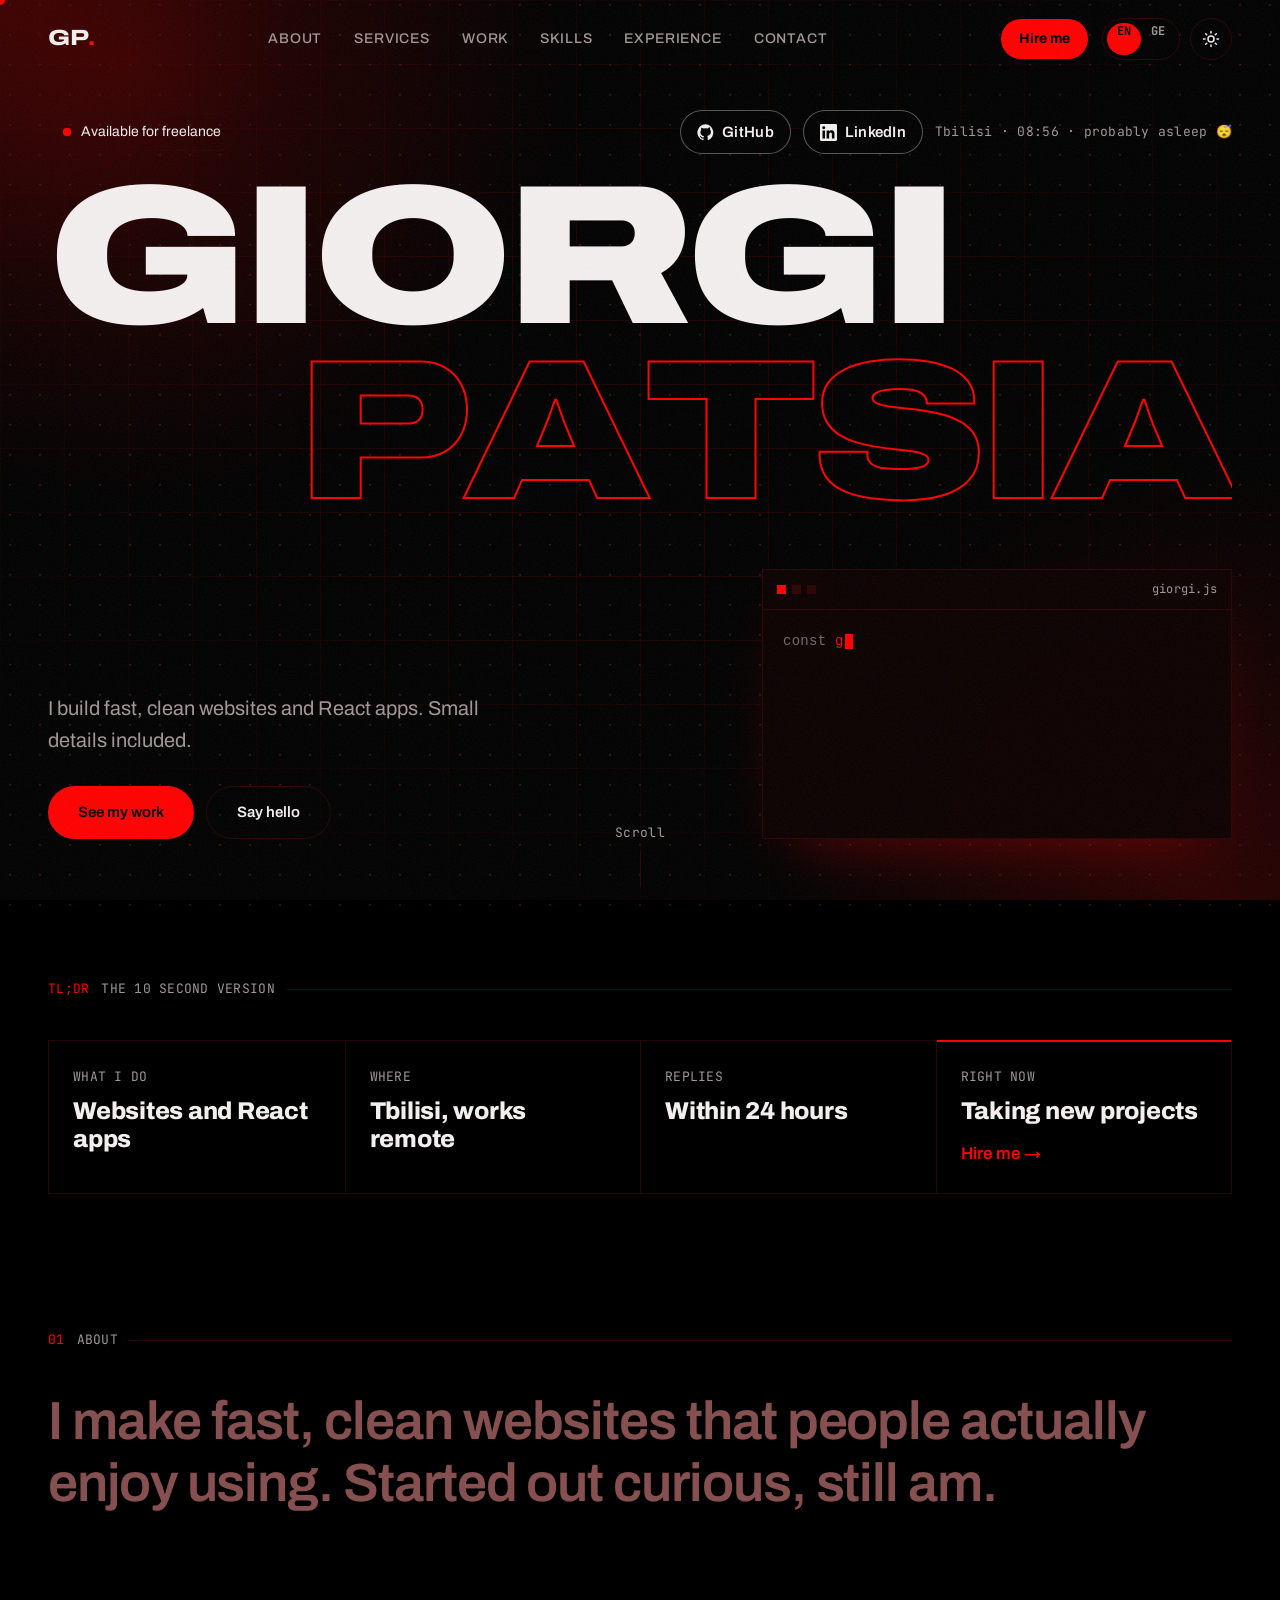
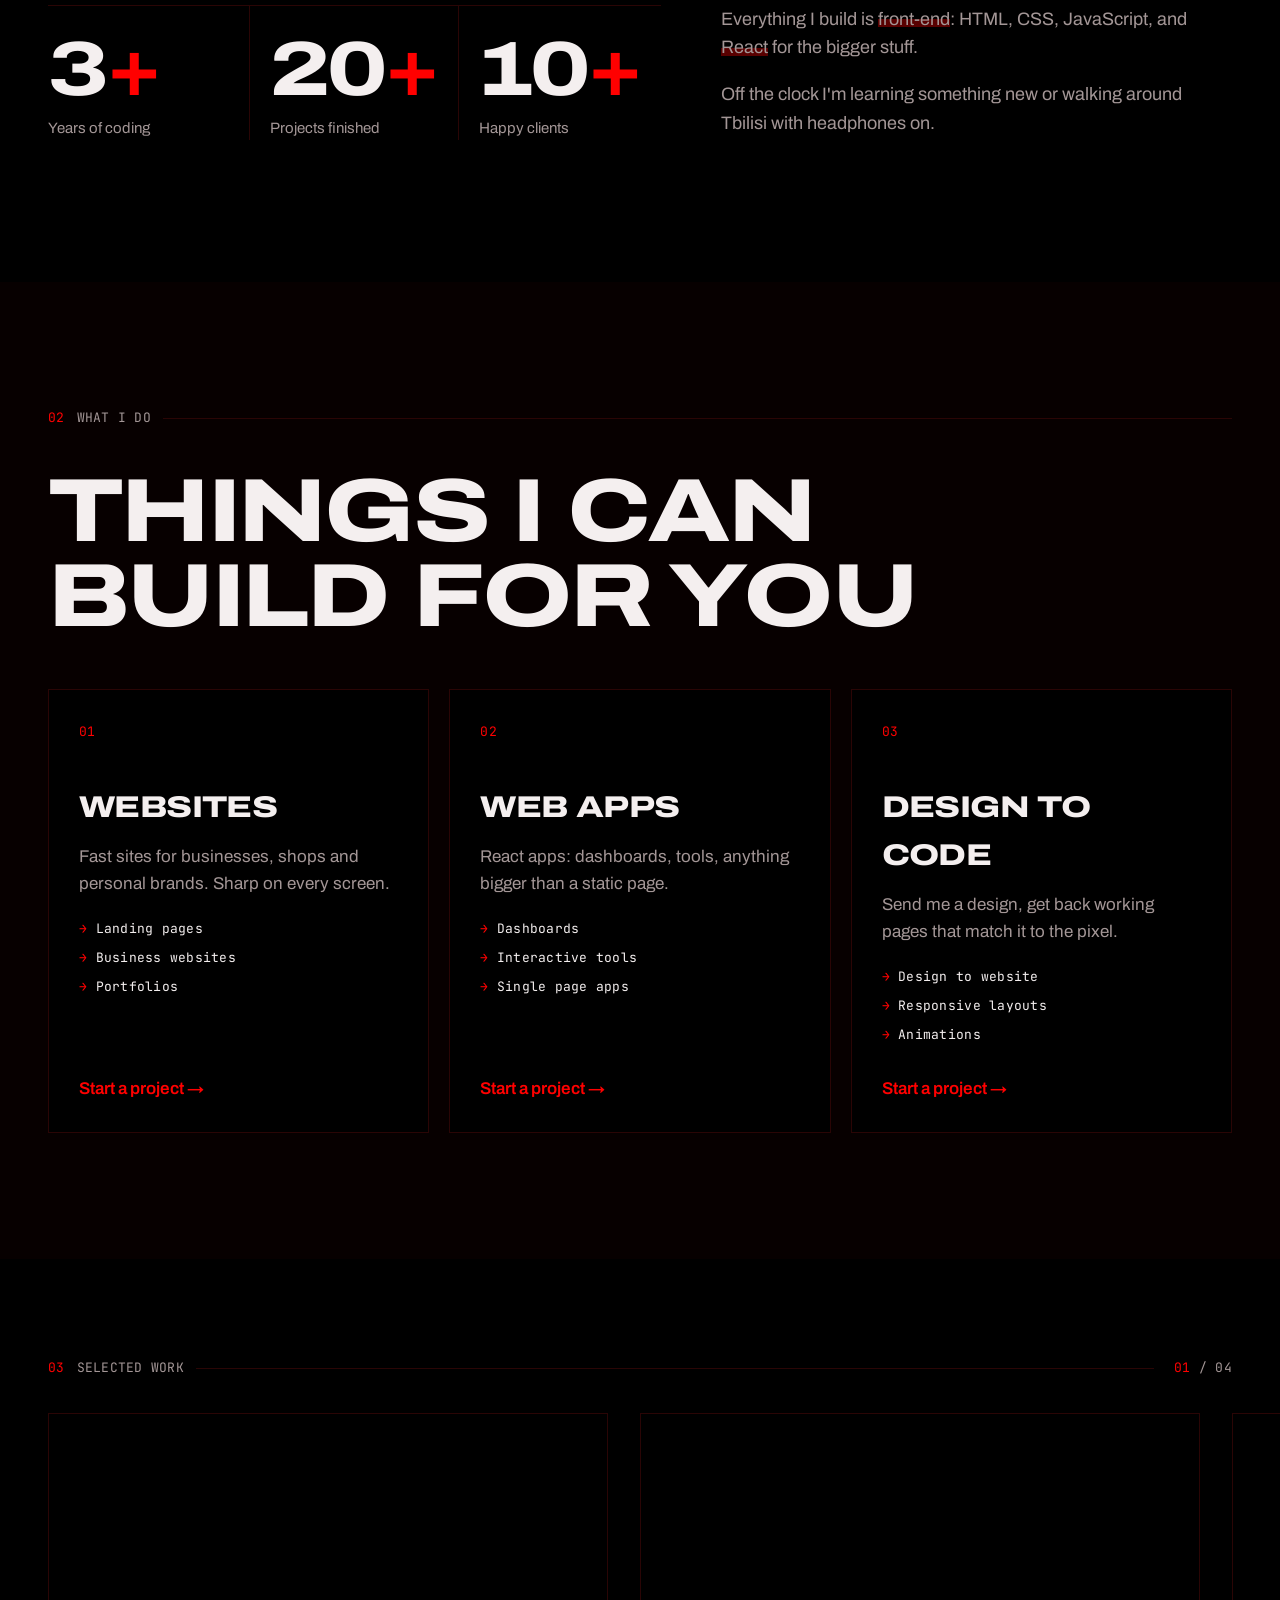
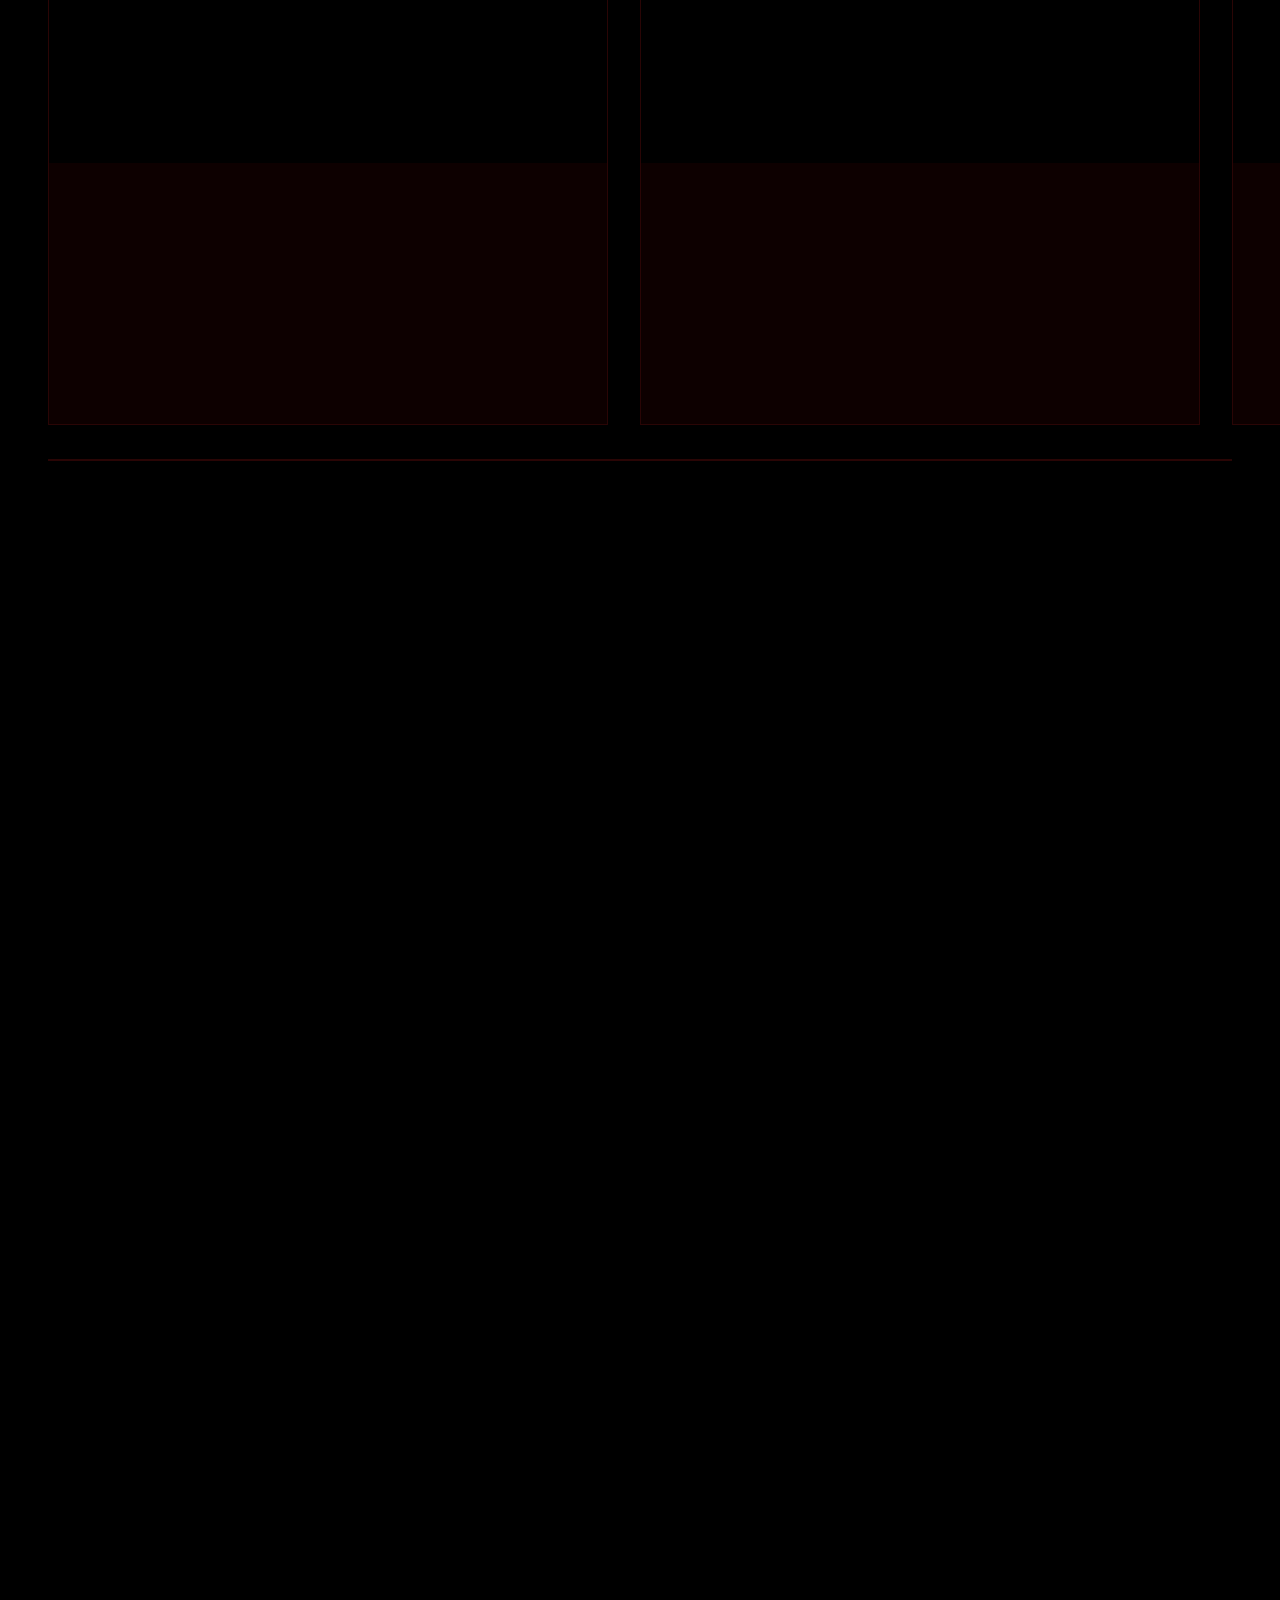
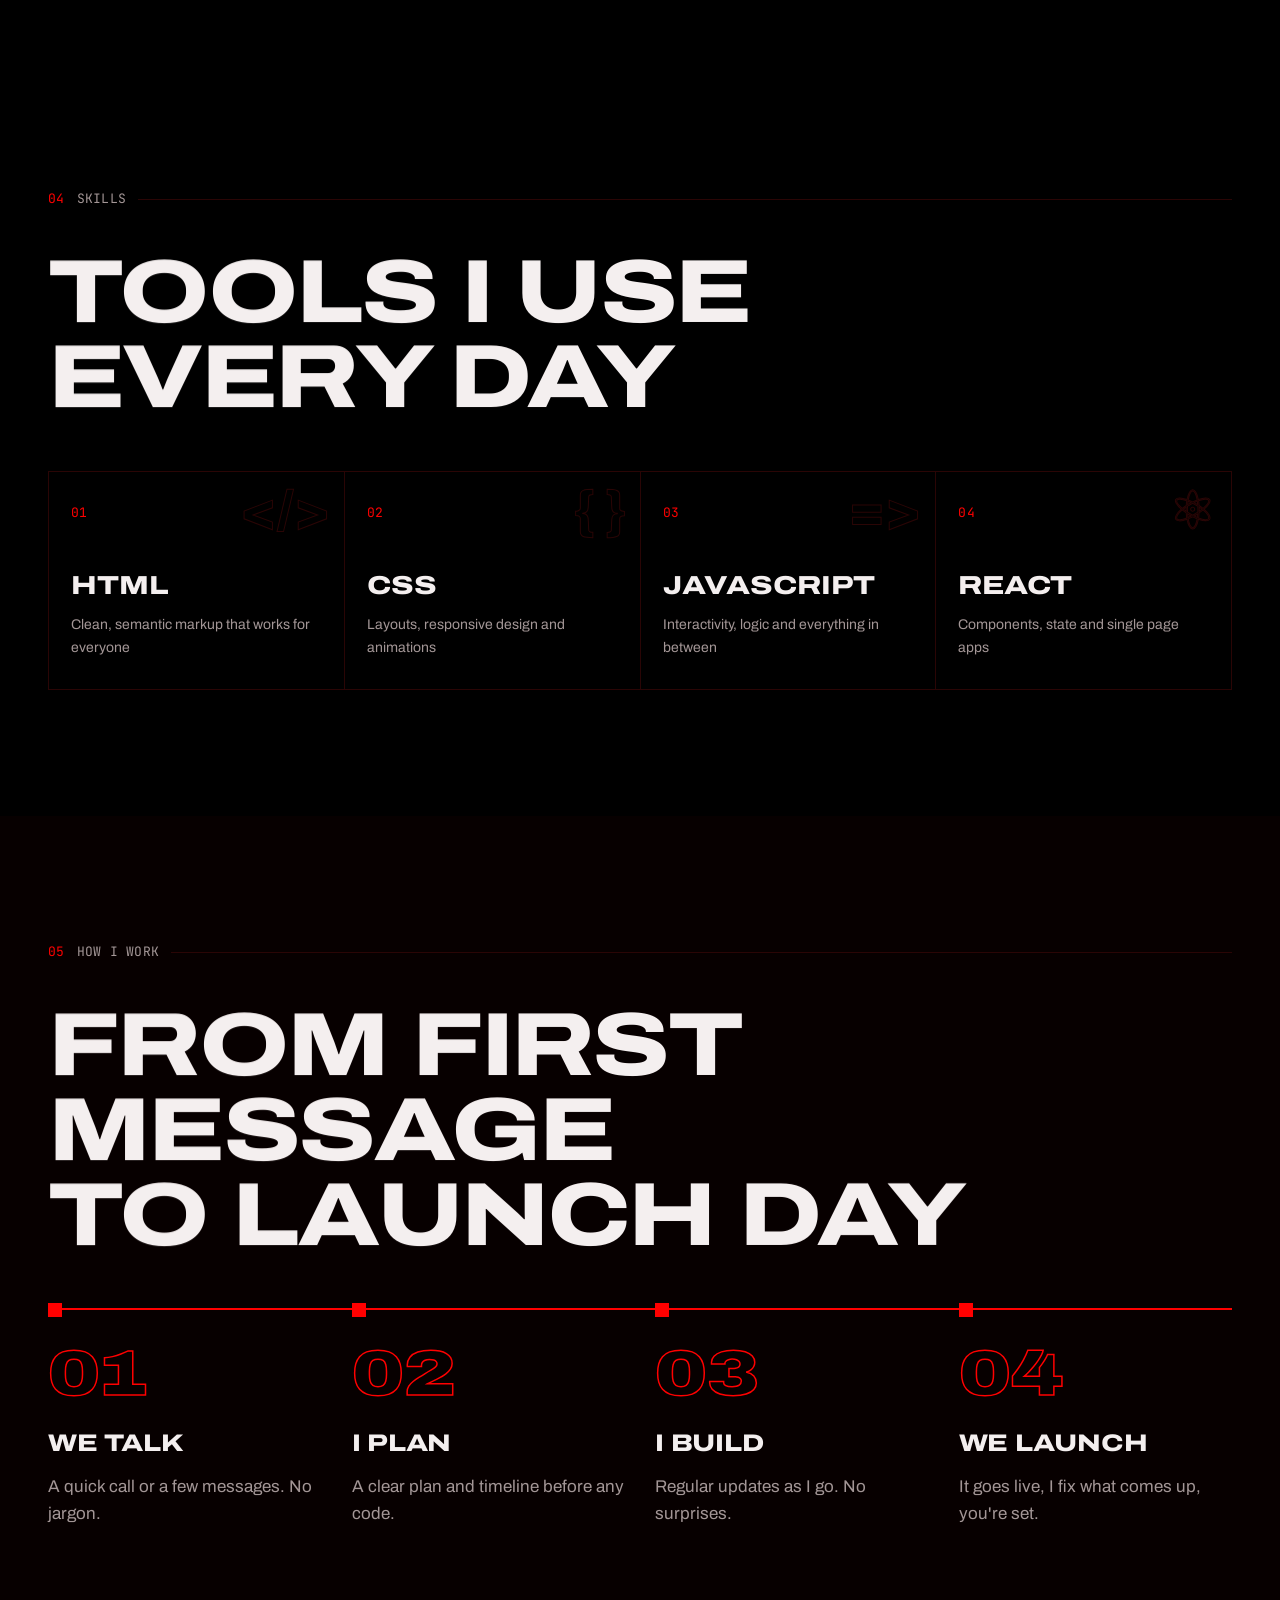
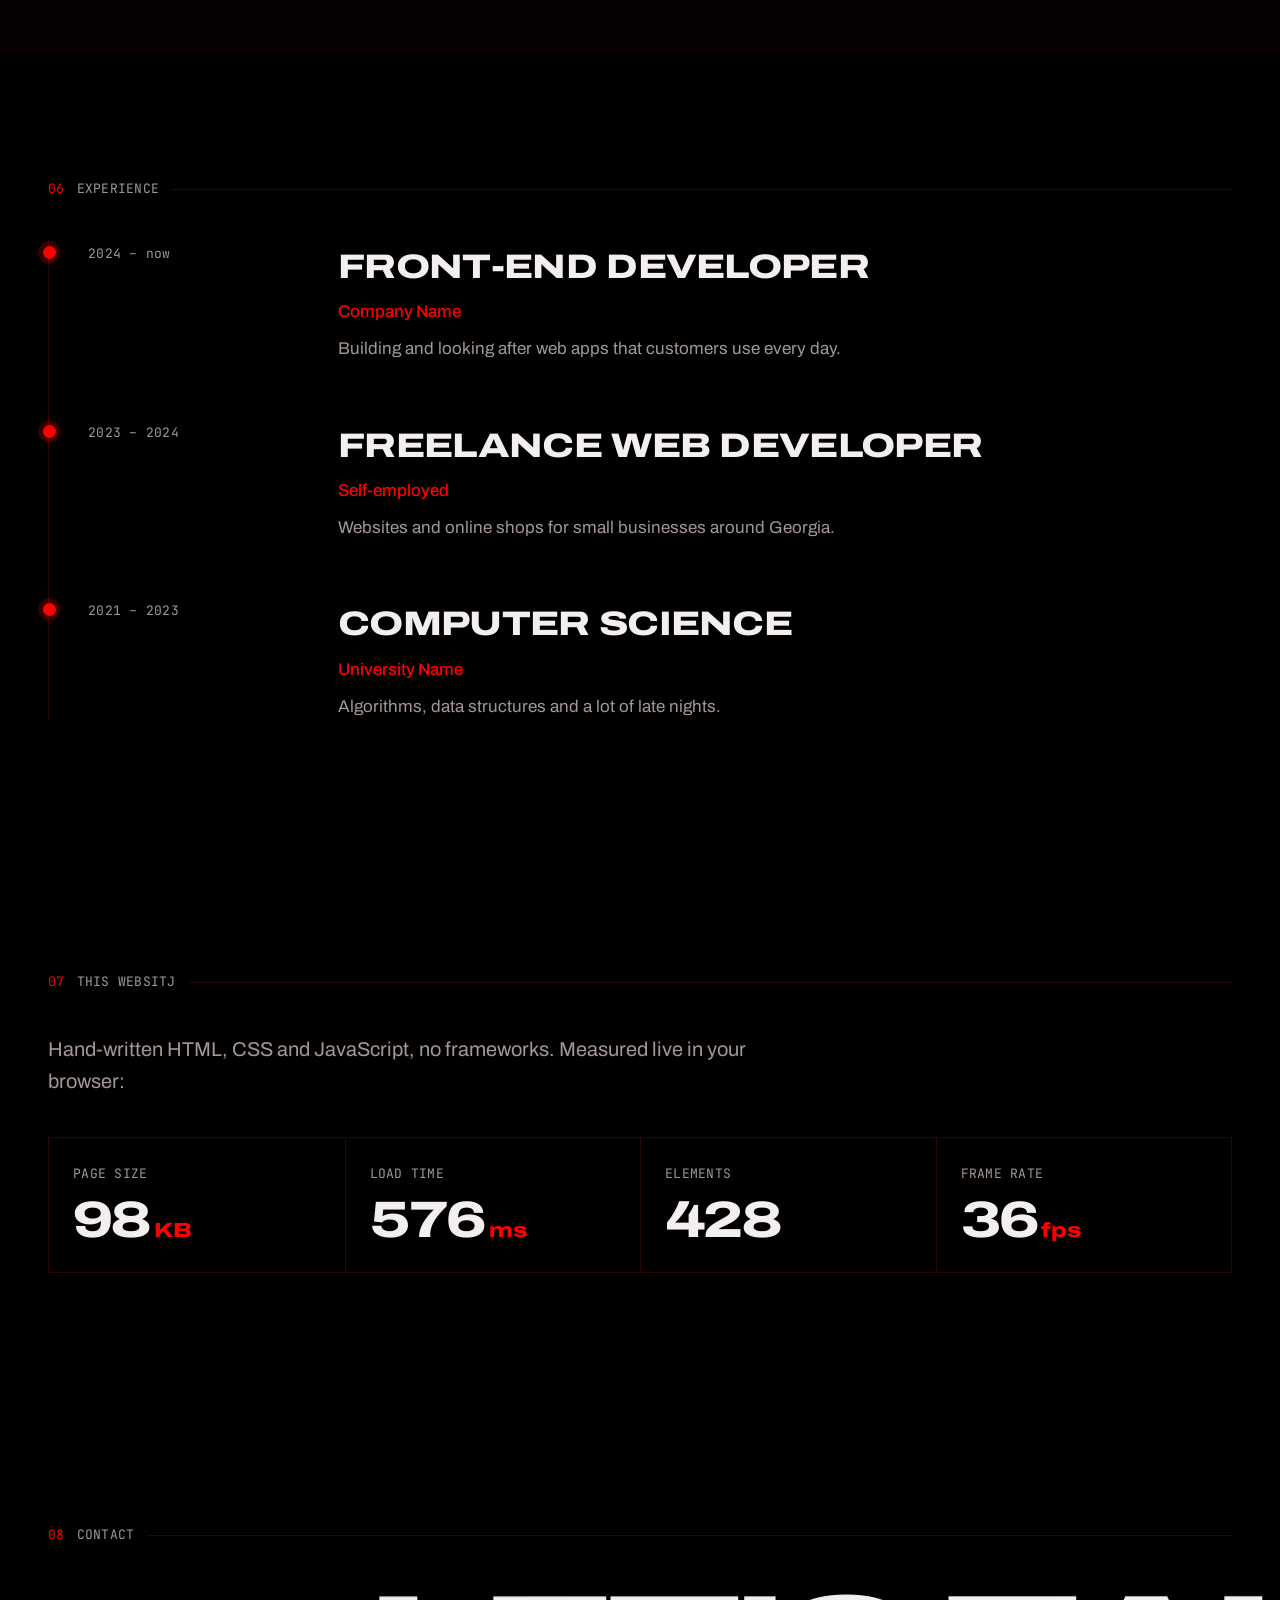
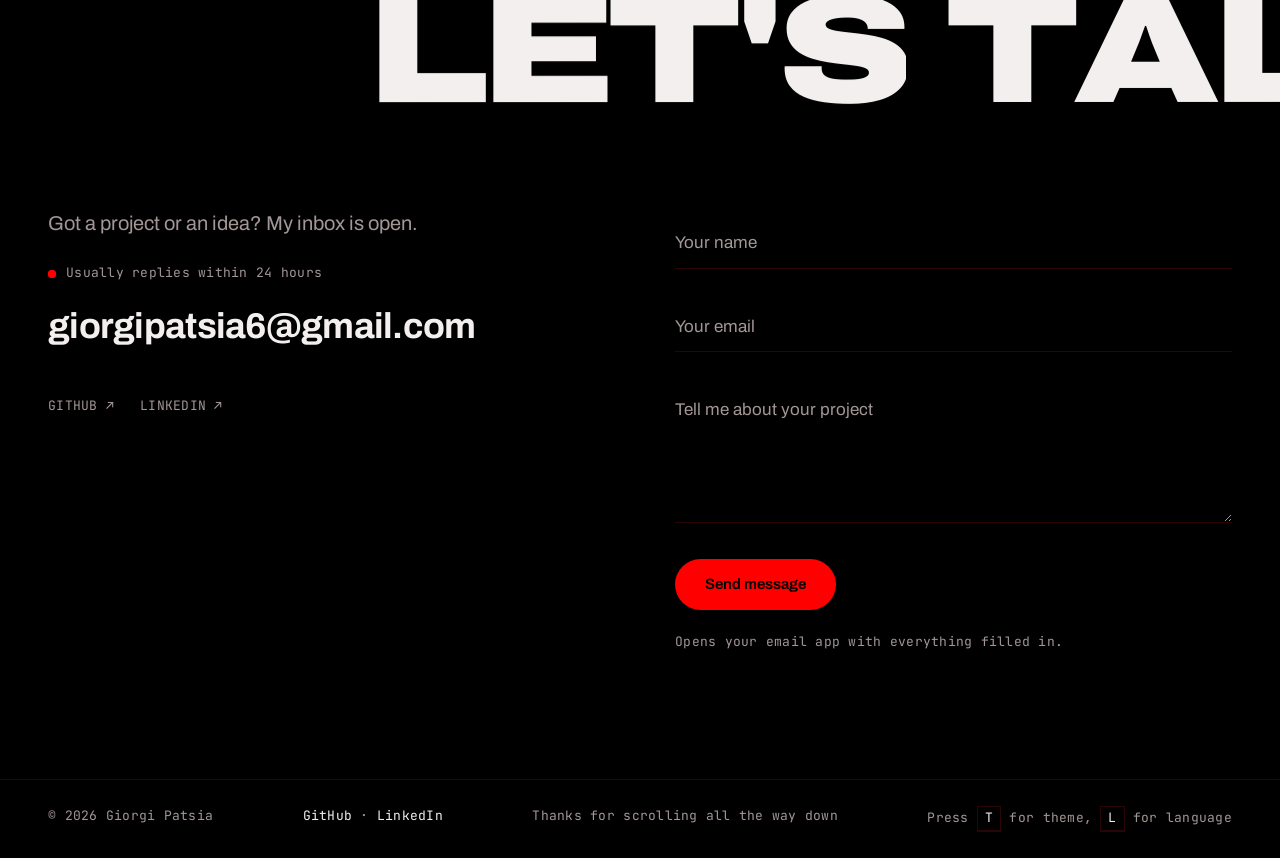
==== index.html @ 40b57f00 "First version of the portfolio Plain HTML, CSS and JavaScript. EN/GE switch, light and dark theme, 4" ====
<!DOCTYPE html>
<html lang="en">
<head>
  <meta charset="utf-8">
  <meta name="viewport" content="width=device-width, initial-scale=1">
  <title>Giorgi Patsia · Web Developer</title>
  <meta name="description" content="Front-end developer from Tbilisi. Fast, clean websites and React apps. Open to freelance work.">
  <meta name="theme-color" content="#000000">
  <link rel="icon" href="favicon.svg" type="image/svg+xml">
  <link rel="apple-touch-icon" href="apple-touch-icon.png">

  <meta property="og:title" content="Giorgi Patsia · Web Developer">
  <meta property="og:description" content="Front-end developer from Tbilisi. Fast, clean websites and React apps. Open to freelance work.">
  <meta property="og:type" content="website">
  <meta property="og:image" content="og-image.png">
  <meta property="og:image:width" content="1200">
  <meta property="og:image:height" content="630">
  <meta property="og:image:alt" content="Giorgi Patsia, front-end developer from Tbilisi">
  <meta name="twitter:card" content="summary_large_image">
  <meta name="twitter:image" content="og-image.png">

  <link rel="preconnect" href="https://fonts.googleapis.com">
  <link rel="preconnect" href="https://fonts.gstatic.com" crossorigin>
  <link rel="preload" href="https://fonts.googleapis.com/css2?family=Archivo:wdth,wght@62..125,300..900&family=JetBrains+Mono:wght@400;500&family=Noto+Sans+Georgian:wdth,wght@62.5..100,300..900&display=swap" as="style">
  <link href="https://fonts.googleapis.com/css2?family=Archivo:wdth,wght@62..125,300..900&family=JetBrains+Mono:wght@400;500&family=Noto+Sans+Georgian:wdth,wght@62.5..100,300..900&display=swap" rel="stylesheet" media="print" onload="this.media='all'">
  <noscript><link href="https://fonts.googleapis.com/css2?family=Archivo:wdth,wght@62..125,300..900&family=JetBrains+Mono:wght@400;500&family=Noto+Sans+Georgian:wdth,wght@62.5..100,300..900&display=swap" rel="stylesheet"></noscript>
  <link rel="stylesheet" href="style.css">
  <!-- without javascript: skip the intro, show everything, stack the projects -->
  <noscript>
    <style>
      .curtain, .lang-btn, .theme-btn, .code-window, .cursor, .hero-links > span:last-child { display: none !important; }
      .hero-meta, .hero-intro, .hero-actions, .scroll-cue { opacity: 1 !important; translate: 0 0 !important; }
      .work { height: auto !important; padding: 90px 0; }
      .work-sticky { position: static; height: auto; overflow: visible; }
      .work-track { flex-wrap: wrap; }
    </style>
  </noscript>

  <!-- pick the theme before anything paints, so there's no flash -->
  <script>
    try { if (localStorage.theme) document.documentElement.dataset.theme = localStorage.theme } catch (e) {}
    try { if (sessionStorage.seen) document.documentElement.classList.add('seen') } catch (e) {}
  </script>
</head>
<body>

<a href="#main" class="skip" data-i18n="skip">Skip to content</a>

<div class="curtain" id="curtain" aria-hidden="true">
  <span class="curtain-name" data-i18n="curtain.name">Giorgi Patsia</span>
  <span class="curtain-count" id="curtain-count">0</span>
</div>

<!-- language switch: red squares ripple out from the button and cover the page -->
<div class="lang-tiles" id="lang-tiles" aria-hidden="true"></div>
<div class="lang-word" id="lang-word" aria-hidden="true"></div>

<div class="progress" id="progress"></div>
<div class="cursor" id="cursor"></div>

<!-- the background behind everything: a grid that drifts as you scroll, red light that follows the mouse,
     and a few streaks running along the grid lines -->
<div class="bg" aria-hidden="true">
  <div class="bg-glow"></div>
  <div class="bg-glow two"></div>
  <div class="bg-grid" id="bg-grid">
    <i></i>
    <i></i>
    <i></i>
    <i></i>
    <i></i>
    <b></b>
    <b></b>
  </div>
  <div class="bg-light" id="bg-light"></div>
</div>

<header class="header" id="header">
  <a href="#" class="logo" aria-label="GP. Back to top">GP<b>.</b></a>

  <nav class="nav" id="nav" aria-label="Main">
    <a href="#about" data-i18n="nav.about">About</a>
    <a href="#services" data-i18n="nav.services">Services</a>
    <a href="#work" data-i18n="nav.work">Work</a>
    <a href="#skills" data-i18n="nav.skills">Skills</a>
    <a href="#experience" data-i18n="nav.experience">Experience</a>
    <a href="#contact" data-i18n="nav.contact">Contact</a>
  </nav>

  <div class="header-right">
    <a href="#contact" class="hire-btn" data-i18n="hire">Hire me</a>
    <button class="lang-btn" id="lang-btn" type="button" data-active="en">
      <span>EN</span> <span>GE</span>
      <span class="sr-only" id="lang-btn-label"></span>
    </button>
    <button class="theme-btn" id="theme-btn" type="button" aria-label="Switch to light mode">
      <svg class="sun" viewBox="0 0 24 24" aria-hidden="true"><circle cx="12" cy="12" r="4"/><path d="M12 2v2M12 20v2M4.9 4.9l1.4 1.4M17.7 17.7l1.4 1.4M2 12h2M20 12h2M4.9 19.1l1.4-1.4M17.7 6.3l1.4-1.4"/></svg>
      <svg class="moon" viewBox="0 0 24 24" aria-hidden="true"><path d="M21 12.8A9 9 0 1 1 11.2 3a7 7 0 0 0 9.8 9.8z"/></svg>
    </button>
    <button class="menu-btn" id="menu-btn" type="button" aria-label="Open menu" aria-expanded="false" aria-controls="nav">
      <span></span><span></span>
    </button>
  </div>
</header>


<main id="main">

<section class="hero" id="top">
  <canvas class="dots" id="dots" aria-hidden="true"></canvas>

  <div class="hero-inner">
    <div class="hero-meta">
      <span class="tag"><i class="pulse"></i><span data-i18n="hero.tag">Available for freelance</span></span>
      <span class="hero-links mono">
        <a class="social-btn" href="https://github.com/Pats1a" target="_blank" rel="noopener">
          <svg viewBox="0 0 24 24" aria-hidden="true"><path d="M12 .5a11.5 11.5 0 0 0-3.6 22.4c.6.1.8-.3.8-.6v-2c-3.2.7-3.9-1.4-3.9-1.4-.5-1.3-1.3-1.7-1.3-1.7-1-.7.1-.7.1-.7 1.2.1 1.8 1.2 1.8 1.2 1 1.8 2.8 1.3 3.5 1 .1-.8.4-1.3.7-1.6-2.6-.3-5.3-1.3-5.3-5.7 0-1.3.5-2.3 1.2-3.1-.1-.3-.5-1.5.1-3.1 0 0 1-.3 3.3 1.2a11.4 11.4 0 0 1 6 0C17.3 4.4 18.3 4.7 18.3 4.7c.6 1.6.2 2.8.1 3.1.8.8 1.2 1.8 1.2 3.1 0 4.4-2.7 5.4-5.3 5.7.4.4.8 1.1.8 2.2v3.2c0 .3.2.7.8.6A11.5 11.5 0 0 0 12 .5z"/></svg>
          GitHub
        </a>
        <a class="social-btn" href="https://www.linkedin.com/in/giorgi-patsia-95bb5a397/" target="_blank" rel="noopener">
          <svg viewBox="0 0 24 24" aria-hidden="true"><path d="M20.4 20.5h-3.6v-5.6c0-1.3 0-3-1.8-3s-2.1 1.4-2.1 2.9v5.7H9.3V9h3.4v1.6c.5-.9 1.6-1.8 3.4-1.8 3.6 0 4.3 2.4 4.3 5.5v6.2zM5.3 7.4a2.1 2.1 0 1 1 0-4.2 2.1 2.1 0 0 1 0 4.2zM7.1 20.5H3.5V9h3.6v11.5zM22.2 0H1.8C.8 0 0 .8 0 1.7v20.6c0 .9.8 1.7 1.8 1.7h20.4c1 0 1.8-.8 1.8-1.7V1.7C24 .8 23.2 0 22.2 0z"/></svg>
          LinkedIn
        </a>
        <span><span data-i18n="hero.city">Tbilisi</span> · <span id="clock">--:--</span> · <span id="status"></span></span>
      </span>
    </div>

    <h1 class="hero-name">
      <span class="sr-only" id="name-label">Giorgi Patsia</span>
      <span class="row" aria-hidden="true" data-i18n="hero.first">Giorgi</span>
      <span class="row outline" aria-hidden="true" data-i18n="hero.last">Patsia</span>
    </h1>

    <div class="hero-bottom">
      <div class="hero-left">
        <p class="hero-intro" data-i18n="hero.intro">
          I build fast, clean websites and React apps. Small details included.
        </p>
        <div class="hero-actions">
          <a href="#work" class="btn btn-red magnetic"><span data-text="See my work" data-i18n="hero.work">See my work</span></a>
          <a href="#contact" class="btn btn-line magnetic"><span data-text="Say hello" data-i18n="hero.hello">Say hello</span></a>
        </div>
      </div>

      <div class="code-window" aria-hidden="true">
        <div class="code-bar">
          <i></i><i></i><i></i>
          <span class="mono">giorgi.js</span>
        </div>
        <pre class="mono"><code id="code"></code><span class="caret"></span></pre>
      </div>
    </div>
  </div>

  <a href="#tldr" class="scroll-cue mono" aria-label="Scroll down"><span data-i18n="hero.scroll">Scroll</span> <i></i></a>
</section>


<!-- for people who won't scroll any further -->
<section id="tldr" class="tldr">
  <div class="container">
    <p class="label mono"><span>TL;DR</span><b data-i18n="tldr.label">The 10 second version</b></p>
    <ul class="tldr-grid">
      <li><span class="mono" data-i18n="tldr.1.k">What I do</span><strong data-i18n="tldr.1.v">Websites and React apps</strong></li>
      <li><span class="mono" data-i18n="tldr.2.k">Where</span><strong data-i18n="tldr.2.v">Tbilisi, works remote</strong></li>
      <li><span class="mono" data-i18n="tldr.3.k">Replies</span><strong data-i18n="tldr.3.v">Within 24 hours</strong></li>
      <li class="tldr-cta">
        <span class="mono" data-i18n="tldr.4.k">Right now</span>
        <strong data-i18n="tldr.4.v">Taking new projects</strong>
        <a href="#contact"><span data-i18n="hire">Hire me</span> →</a>
      </li>
    </ul>
  </div>
</section>


<section id="about" class="section">
  <div class="container">
    <p class="label mono"><span>01</span><b data-i18n="about.label">About</b></p>

    <p class="statement" id="statement" data-i18n="about.statement">
      I make <em>fast</em>, clean websites that people actually <em>enjoy</em> using.
      Started out curious, still am.
    </p>

    <div class="about-grid">
      <div class="stats">
        <div class="stat"><strong data-count="3">3</strong><span data-i18n="about.stat1">Years of coding</span></div>
        <div class="stat"><strong data-count="20">20</strong><span data-i18n="about.stat2">Projects finished</span></div>
        <div class="stat"><strong data-count="10">10</strong><span data-i18n="about.stat3">Happy clients</span></div>
      </div>
      <div class="about-text">
        <p data-i18n="about.p1">
          Everything I build is <mark>front-end</mark>: HTML, CSS, JavaScript, and <mark>React</mark> for the bigger stuff.
        </p>
        <p data-i18n="about.p2">
          Off the clock I'm learning something new or walking around Tbilisi with headphones on.
        </p>
      </div>
    </div>
  </div>
</section>


<section id="services" class="section section-alt">
  <div class="container">
    <p class="label mono"><span>02</span><b data-i18n="services.label">What I do</b></p>
    <h2 class="big-title" data-i18n="services.title">Things I can<br>build for you</h2>

    <div class="services" id="services-grid">
      <article class="service">
        <span class="service-num mono">01</span>
        <h3 data-i18n="services.web.title">Websites</h3>
        <p data-i18n="services.web.text">Fast sites for businesses, shops and personal brands. Sharp on every screen.</p>
        <ul class="mono"><li data-i18n="services.web.1">Landing pages</li><li data-i18n="services.web.2">Business websites</li><li data-i18n="services.web.3">Portfolios</li></ul>
        <a href="#contact" class="service-link"><span data-i18n="services.start">Start a project</span> <span>→</span></a>
      </article>
      <article class="service">
        <span class="service-num mono">02</span>
        <h3 data-i18n="services.app.title">Web apps</h3>
        <p data-i18n="services.app.text">React apps: dashboards, tools, anything bigger than a static page.</p>
        <ul class="mono"><li data-i18n="services.app.1">Dashboards</li><li data-i18n="services.app.2">Interactive tools</li><li data-i18n="services.app.3">Single page apps</li></ul>
        <a href="#contact" class="service-link"><span data-i18n="services.start">Start a project</span> <span>→</span></a>
      </article>
      <article class="service">
        <span class="service-num mono">03</span>
        <h3 data-i18n="services.design.title">Design to code</h3>
        <p data-i18n="services.design.text">Send me a design, get back working pages that match it to the pixel.</p>
        <ul class="mono"><li data-i18n="services.design.1">Design to website</li><li data-i18n="services.design.2">Responsive layouts</li><li data-i18n="services.design.3">Animations</li></ul>
        <a href="#contact" class="service-link"><span data-i18n="services.start">Start a project</span> <span>→</span></a>
      </article>
    </div>
  </div>
</section>


<section id="work" class="work">
  <div class="work-sticky">
    <div class="container work-head">
      <p class="label mono"><span>03</span><b data-i18n="work.label">Selected work</b></p>
      <p class="mono work-count"><span id="work-current">01</span> / 04</p>
    </div>

    <div class="work-track" id="work-track">
      <article class="project">
        <div class="project-img">
          <div class="mock"><div class="mock-bar"><i></i><i></i><i></i></div><div class="mock-body board">
            <div><b class="h"></b><b></b><b class="accent"></b><b></b></div>
            <div><b class="h"></b><b class="accent"></b><b></b></div>
            <div><b class="h"></b><b></b><b></b><b class="accent"></b><b></b></div>
          </div></div>
          <span class="project-num">01</span>
        </div>
        <div class="project-info">
          <h3 data-i18n="work.1.title">Project One</h3>
          <p data-i18n="work.1.text">A task board for small teams. Everyone sees changes the second they happen.</p>
          <ul class="chips"><li>React</li><li>CSS</li></ul>
          <div class="project-links"><a href="#" data-i18n="work.live">Live site ↗</a><a href="#" data-i18n="work.code">Code ↗</a></div>
        </div>
      </article>

      <article class="project">
        <div class="project-img">
          <div class="mock"><div class="mock-bar"><i></i><i></i><i></i></div><div class="mock-body site">
            <b class="hero accent"></b><b class="line w70"></b><b class="line w40"></b>
            <div class="row3"><b></b><b class="accent"></b><b></b></div>
          </div></div>
          <span class="project-num">02</span>
        </div>
        <div class="project-info">
          <h3 data-i18n="work.2.title">Project Two</h3>
          <p data-i18n="work.2.text">Website for a local bakery with the menu, opening hours and online orders.</p>
          <ul class="chips"><li>HTML</li><li>CSS</li><li>JavaScript</li></ul>
          <div class="project-links"><a href="#" data-i18n="work.live">Live site ↗</a></div>
        </div>
      </article>

      <article class="project">
        <div class="project-img">
          <div class="mock"><div class="mock-bar"><i></i><i></i><i></i></div><div class="mock-body tool">
            <div class="panel"><b class="line w60"></b>
              <div class="toggle"><b class="line"></b><b class="switch accent"></b></div>
              <div class="toggle"><b class="line"></b><b class="switch"></b></div>
              <div class="toggle"><b class="line"></b><b class="switch accent"></b></div>
            </div>
          </div></div>
          <span class="project-num">03</span>
        </div>
        <div class="project-info">
          <h3 data-i18n="work.3.title">Project Three</h3>
          <p data-i18n="work.3.text">A small browser tool that does the boring, repetitive parts of my day for me.</p>
          <ul class="chips"><li>JavaScript</li></ul>
          <div class="project-links"><a href="#" data-i18n="work.code">Code ↗</a></div>
        </div>
      </article>

      <article class="project">
        <div class="project-img">
          <div class="mock"><div class="mock-bar"><i></i><i></i><i></i></div><div class="mock-body shop">
            <div><b class="pic accent"></b><b class="line w60"></b></div>
            <div><b class="pic"></b><b class="line w40"></b></div>
            <div><b class="pic"></b><b class="line w60"></b></div>
            <div><b class="pic"></b><b class="line w40"></b></div>
            <div><b class="pic accent"></b><b class="line w60"></b></div>
            <div><b class="pic"></b><b class="line w40"></b></div>
          </div></div>
          <span class="project-num">04</span>
        </div>
        <div class="project-info">
          <h3 data-i18n="work.4.title">Project Four</h3>
          <p data-i18n="work.4.text">Online shop with a cart, product filters and a smooth checkout flow.</p>
          <ul class="chips"><li>React</li><li>JavaScript</li></ul>
          <div class="project-links"><a href="#" data-i18n="work.live">Live site ↗</a><a href="#" data-i18n="work.code">Code ↗</a></div>
        </div>
      </article>
    </div>

    <div class="container">
      <div class="work-bar"><i id="work-bar"></i></div>
    </div>
  </div>
</section>


<section id="skills" class="section">
  <div class="container">
    <p class="label mono"><span>04</span><b data-i18n="skills.label">Skills</b></p>
    <h2 class="big-title" data-i18n="skills.title">Tools I use<br>every day</h2>

    <div class="skills">
      <div class="skill"><span class="mono">01</span><span class="skill-glyph" aria-hidden="true">&lt;/&gt;</span><h3>HTML</h3><p data-i18n="skills.html">Clean, semantic markup that works for everyone</p></div>
      <div class="skill"><span class="mono">02</span><span class="skill-glyph" aria-hidden="true">{ }</span><h3>CSS</h3><p data-i18n="skills.css">Layouts, responsive design and animations</p></div>
      <div class="skill"><span class="mono">03</span><span class="skill-glyph" aria-hidden="true">=&gt;</span><h3>JavaScript</h3><p data-i18n="skills.js">Interactivity, logic and everything in between</p></div>
      <div class="skill"><span class="mono">04</span><span class="skill-glyph" aria-hidden="true">⚛</span><h3>React</h3><p data-i18n="skills.react">Components, state and single page apps</p></div>
    </div>
  </div>
</section>


<section id="process" class="section section-alt">
  <div class="container">
    <p class="label mono"><span>05</span><b data-i18n="process.label">How I work</b></p>
    <h2 class="big-title" data-i18n="process.title">From first message<br>to launch day</h2>

    <ol class="steps">
      <li class="step">
        <span class="step-num">01</span>
        <h3 data-i18n="process.1.title">We talk</h3>
        <p data-i18n="process.1.text">A quick call or a few messages. No jargon.</p>
      </li>
      <li class="step">
        <span class="step-num">02</span>
        <h3 data-i18n="process.2.title">I plan</h3>
        <p data-i18n="process.2.text">A clear plan and timeline before any code.</p>
      </li>
      <li class="step">
        <span class="step-num">03</span>
        <h3 data-i18n="process.3.title">I build</h3>
        <p data-i18n="process.3.text">Regular updates as I go. No surprises.</p>
      </li>
      <li class="step">
        <span class="step-num">04</span>
        <h3 data-i18n="process.4.title">We launch</h3>
        <p data-i18n="process.4.text">It goes live, I fix what comes up, you're set.</p>
      </li>
    </ol>
  </div>
</section>


<section id="experience" class="section">
  <div class="container">
    <p class="label mono"><span>06</span><b data-i18n="exp.label">Experience</b></p>

    <ol class="timeline" id="timeline">
      <li class="job">
        <span class="mono when" data-i18n="exp.now">2024 – now</span>
        <div>
          <h3 data-i18n="exp.1.title">Front-end Developer</h3>
          <p class="where" data-i18n="exp.1.where">Company Name</p>
          <p data-i18n="exp.1.text">Building and looking after web apps that customers use every day.</p>
        </div>
      </li>
      <li class="job">
        <span class="mono when">2023 – 2024</span>
        <div>
          <h3 data-i18n="exp.2.title">Freelance Web Developer</h3>
          <p class="where" data-i18n="exp.2.where">Self-employed</p>
          <p data-i18n="exp.2.text">Websites and online shops for small businesses around Georgia.</p>
        </div>
      </li>
      <li class="job">
        <span class="mono when">2021 – 2023</span>
        <div>
          <h3 data-i18n="exp.3.title">Computer Science</h3>
          <p class="where" data-i18n="exp.3.where">University Name</p>
          <p data-i18n="exp.3.text">Algorithms, data structures and a lot of late nights.</p>
        </div>
      </li>
    </ol>
  </div>
</section>


<section class="section">
  <div class="container">
    <p class="label mono"><span>07</span><b data-i18n="site.label">This website</b></p>
    <p class="live-intro" data-i18n="site.intro">
      Hand-written HTML, CSS and JavaScript, no frameworks. Measured live in your browser:
    </p>
    <div class="live">
      <div><span class="mono" data-i18n="site.size">Page size</span><strong id="m-size">-</strong></div>
      <div><span class="mono" data-i18n="site.load">Load time</span><strong id="m-load">-</strong></div>
      <div><span class="mono" data-i18n="site.els">Elements</span><strong id="m-els">-</strong></div>
      <div><span class="mono" data-i18n="site.fps">Frame rate</span><strong id="m-fps">-</strong></div>
    </div>
  </div>
</section>


<section id="contact" class="section contact">
  <div class="container">
    <p class="label mono"><span>08</span><b data-i18n="contact.label">Contact</b></p>
    <h2 class="talk" id="talk" data-i18n="contact.talk">Let's talk</h2>

    <div class="contact-grid">
      <div class="contact-left">
        <p class="contact-lead" data-i18n="contact.lead">Got a project or an idea? My inbox is open.</p>
        <p class="reply-note mono"><i class="pulse"></i><span data-i18n="contact.reply">Usually replies within 24 hours</span></p>
        <button class="email-big" id="copy" type="button" data-email="giorgipatsia6@gmail.com">
          giorgipatsia6@gmail.com
        </button>
        <div class="socials mono">
          <a href="https://github.com/Pats1a" target="_blank" rel="noopener">GitHub ↗</a>
          <a href="https://www.linkedin.com/in/giorgi-patsia-95bb5a397/" target="_blank" rel="noopener">LinkedIn ↗</a>
        </div>
      </div>

      <form class="form" id="contact-form">
        <div class="field">
          <input type="text" id="f-name" name="name" required placeholder=" " autocomplete="name">
          <label for="f-name" data-i18n="contact.name">Your name</label>
        </div>
        <div class="field">
          <input type="email" id="f-email" name="email" required placeholder=" " autocomplete="email">
          <label for="f-email" data-i18n="contact.email">Your email</label>
        </div>
        <div class="field">
          <textarea id="f-msg" name="message" rows="4" required placeholder=" "></textarea>
          <label for="f-msg" data-i18n="contact.msg">Tell me about your project</label>
        </div>
        <button type="submit" class="btn btn-red magnetic"><span data-text="Send message" data-i18n="contact.send">Send message</span></button>
        <p class="form-note mono" data-i18n="contact.note">Opens your email app with everything filled in.</p>
      </form>
    </div>
  </div>
</section>

</main>

<footer class="footer">
  <div class="container footer-inner mono">
    <span>© <span id="year">2026</span> <span data-i18n="footer.name">Giorgi Patsia</span></span>
    <span class="footer-links"><a href="https://github.com/Pats1a" target="_blank" rel="noopener">GitHub</a> · <a href="https://www.linkedin.com/in/giorgi-patsia-95bb5a397/" target="_blank" rel="noopener">LinkedIn</a></span>
    <span data-i18n="footer.thanks">Thanks for scrolling all the way down</span>
    <span class="key-hint" data-i18n="footer.keys">Press <kbd>T</kbd> for theme, <kbd>L</kbd> for language</span>
  </div>
</footer>

<button class="to-top" id="to-top" type="button" aria-label="Back to top">
  <i id="to-top-fill"></i>
  <span aria-hidden="true">↑</span>
</button>

<div class="toast mono" id="toast" role="status" aria-live="polite"></div>

<script src="js/i18n.js"></script>
<script src="js/dots.js"></script>
<script src="js/main.js"></script>
</body>
</html>
---- style.css ----
/*
  dark (default): #000000 #830000 #BC0202 #FF0000
  light:          #000000 #FFFFFF #F4F4F6 #FF0000
*/
:root {
  --bg: #000000;
  --bg-alt: #0a0000;
  --card: #0d0000;
  --text: #f4efef;     /* the palette has no light color, text needs one to be readable */
  --muted: #a39696;
  --dim: #3d1515;       /* the dots in the hero grid */
  --unlit: #875050;     /* about statement before it lights up, still readable on its own */
  --line: #2a0505;
  --red: #FF0000;
  --red-2: #BC0202;
  --red-3: #830000;
  --on-red: #000000;
  color-scheme: dark;

  --wide: 125%;         /* font-stretch for the big expanded headings */
  --ease: cubic-bezier(.22, 1, .36, 1);
  --pad: clamp(20px, 4vw, 48px);
}

[data-theme="light"] {
  --bg: #FFFFFF;
  --bg-alt: #F4F4F6;
  --card: #F4F4F6;
  --text: #000000;
  --muted: #5d5d66;
  --dim: #d6d6dc;
  --unlit: #8e8e96;
  --line: #e2e2e7;
  --red: #FF0000;
  --red-2: #FF0000;
  --red-3: #FF0000;
  --on-red: #000000;
  color-scheme: light;
}

* { box-sizing: border-box; }

html { scroll-behavior: smooth; scroll-padding-top: 70px; overflow-x: clip; }

body {
  margin: 0;
  font-family: "Archivo", system-ui, sans-serif;
  font-size: 17px;
  line-height: 1.6;
  color: var(--text);
  background: var(--bg);
  -webkit-font-smoothing: antialiased;
  overflow-x: clip;
}

h1, h2, h3, p { margin: 0; }
a { color: inherit; text-decoration: none; }
button { font: inherit; color: inherit; background: none; border: 0; padding: 0; cursor: pointer; }
img { display: block; max-width: 100%; height: auto; }
ul, ol { margin: 0; padding: 0; list-style: none; }
/* text can't be selected anywhere, except in the contact form so people can still edit what they type */
body { -webkit-user-select: none; user-select: none; }
input, textarea { -webkit-user-select: text; user-select: text; }
::selection { background: var(--red); color: var(--on-red); }
:focus-visible { outline: 2px solid var(--red); outline-offset: 3px; }

.container { width: min(1240px, 100% - var(--pad) * 2); margin: 0 auto; }
/* text only screen readers see */
.sr-only { position: absolute; width: 1px; height: 1px; padding: 0; margin: -1px; overflow: hidden; clip: rect(0 0 0 0); white-space: nowrap; border: 0; }
.mono { font-family: "JetBrains Mono", monospace; font-size: 13px; letter-spacing: .02em; }

.skip { position: fixed; top: -60px; left: 16px; z-index: 300; padding: 10px 16px; background: var(--red); color: var(--on-red); font-weight: 600; }
.skip:focus { top: 16px; }


/* ---- scroll progress + cursor ---- */
.progress {
  position: fixed;
  top: 0; left: 0; right: 0;
  height: 2px;
  z-index: 200;
  background: var(--red);
  transform-origin: left;
  transform: scaleX(0);
}

.cursor {
  position: fixed;
  top: 0; left: 0;
  z-index: 250;
  width: 10px; height: 10px;
  margin: -5px 0 0 -5px;
  border-radius: 50%;
  background: var(--red);
  pointer-events: none;
  display: none;
  place-items: center;
  transition: width .35s var(--ease), height .35s var(--ease), margin .35s var(--ease), background .3s, opacity .3s;
}
.has-cursor .cursor { display: grid; }
.cursor span {
  font: 600 12px "Archivo", sans-serif;
  text-transform: uppercase;
  letter-spacing: .06em;
  color: var(--on-red);
  opacity: 0;
  transition: opacity .2s;
}
/* over links the dot just shrinks a little, no circles */
.cursor.link { width: 6px; height: 6px; margin: -3px 0 0 -3px; }
.cursor.hidden { opacity: 0; }


/* ---- header ---- */
.header {
  position: fixed;
  top: 0; left: 0; right: 0;
  z-index: 100;
  display: flex;
  justify-content: space-between;
  align-items: center;
  padding: 18px var(--pad);
  transition: background .3s, padding .3s, border-color .3s;
  border-bottom: 1px solid transparent;
}
.header.scrolled {
  padding: 12px var(--pad);
  background: color-mix(in srgb, var(--bg) 94%, transparent);
  border-color: var(--line);
}
.logo { font-size: 22px; font-weight: 800; font-stretch: var(--wide); letter-spacing: -.02em; }
.logo b { color: var(--red); }

.nav { display: flex; gap: 32px; }
.nav a {
  position: relative;
  font-size: 14px;
  font-weight: 500;
  text-transform: uppercase;
  letter-spacing: .06em;
  color: var(--muted);
  transition: color .25s;
}
.nav a::before {
  content: "";
  position: absolute;
  left: -12px; top: 50%;
  width: 5px; height: 5px;
  margin-top: -2.5px;
  border-radius: 50%;
  background: var(--red);
  transform: scale(0);
  transition: transform .3s var(--ease);
}
.nav a:hover, .nav a.active { color: var(--text); }
.nav a.active::before { transform: scale(1); }

.header-right { display: flex; align-items: center; gap: 10px; }
.theme-btn, .menu-btn {
  position: relative;
  display: grid;
  place-items: center;
  width: 42px; height: 42px;
  border: 1px solid var(--line);
  border-radius: 50%;
  transition: border-color .25s, transform .4s var(--ease);
}
.theme-btn:hover { border-color: var(--red); transform: rotate(25deg); }
.theme-btn svg { width: 18px; height: 18px; fill: none; stroke: var(--text); stroke-width: 2; stroke-linecap: round; }
.theme-btn .moon { display: none; }
[data-theme="light"] .theme-btn .sun { display: none; }
[data-theme="light"] .theme-btn .moon { display: block; }

.menu-btn { display: none; }
.menu-btn span {
  position: absolute;
  left: 12px; right: 12px;
  height: 1.5px;
  background: var(--text);
  transition: transform .35s var(--ease);
}
.menu-btn span:first-child { transform: translateY(-4px); }
.menu-btn span:last-child { transform: translateY(4px); }
.menu-btn[aria-expanded="true"] span:first-child { transform: rotate(45deg); }
.menu-btn[aria-expanded="true"] span:last-child { transform: rotate(-45deg); }


/* ---- buttons ---- */
.btn {
  position: relative;
  display: inline-flex;
  align-items: center;
  justify-content: center;
  padding: 16px 30px;
  border-radius: 999px;
  font-weight: 600;
  font-size: 15px;
  overflow: hidden;
  isolation: isolate;
  transition: color .35s var(--ease), border-color .35s;
}
/* fill that rises from the bottom on hover */
.btn::before {
  content: "";
  position: absolute;
  inset: 0;
  z-index: -1;
  border-radius: inherit;
  transform: translateY(101%);
  transition: transform .45s var(--ease);
}
.btn:hover::before { transform: none; }
/* label rolls up and a copy of it comes in from below.
   the span keeps its (invisible) text for sizing and clips to one line, the two copies are pseudo elements */
.btn { line-height: 1.3; }
.btn span { position: relative; display: inline-block; overflow: hidden; vertical-align: top; color: transparent; }
.btn span::before, .btn span::after {
  content: attr(data-text);
  position: absolute;
  left: 0; width: 100%;
  color: var(--btn-fg);
  transition: transform .5s var(--ease), color .35s var(--ease);
}
.btn span::before { top: 0; }
.btn span::after { top: 100%; }
.btn:hover span::before, .btn:hover span::after { transform: translateY(-100%); }

.btn-red { background: var(--red); --btn-fg: var(--on-red); }
.btn-red::before { background: var(--text); }
.btn-red:hover { --btn-fg: var(--bg); }

.btn-line { border: 1px solid var(--line); --btn-fg: var(--text); }
.btn-line::before { background: var(--red); }
.btn-line:hover { --btn-fg: var(--on-red); border-color: var(--red); }

.magnetic { transition: transform .4s var(--ease), color .35s var(--ease), border-color .35s; }


/* ---- hero ---- */
.hero {
  position: relative;
  min-height: 100vh;
  min-height: 100svh;
  display: flex;
  align-items: center;
  padding: 110px var(--pad) 70px;
  overflow: hidden;
}
.dots { position: absolute; inset: 0; width: 100%; height: 100%; }
.hero-inner { position: relative; width: 100%; max-width: 1400px; margin: 0 auto; }

.hero-meta {
  display: flex;
  justify-content: space-between;
  align-items: center;
  flex-wrap: wrap;
  gap: 12px;
  margin-bottom: 20px;
  color: var(--muted);
}
.tag {
  display: inline-flex;
  align-items: center;
  gap: 10px;
  padding: 7px 14px;
  border: 1px solid var(--line);
  border-radius: 999px;
  font-size: 14px;
  color: var(--text);
}
.pulse {
  position: relative;
  width: 8px; height: 8px;
  border-radius: 50%;
  background: var(--red);
}
.pulse::after {
  content: "";
  position: absolute;
  inset: 0;
  border-radius: 50%;
  background: var(--red);
  animation: ping 1.8s var(--ease) infinite;
}
@keyframes ping { to { transform: scale(3); opacity: 0; } }

.hero-name {
  font-size: clamp(64px, 15.5vw, 250px);
  font-weight: 900;
  font-stretch: var(--wide);
  line-height: .84;
  letter-spacing: -.035em;
  text-transform: uppercase;
}
.hero-name .row { display: block; overflow: hidden; padding-bottom: .04em; }
.hero-name .outline { color: transparent; -webkit-text-stroke: 2px var(--red); text-align: right; }
/* letters get split in js and slide up one by one */
.hero-name .l {
  display: inline-block;
  transform: translateY(105%);
  transition: transform 1.1s var(--ease);
  transition-delay: calc(var(--i) * 50ms + .1s);
}
.ready .hero-name .l { transform: none; }
/* "PATSIA" fills in red letter by letter as you scroll down (js adds .filled) */
.hero-name .outline .l { transition: transform 1.1s var(--ease), color .4s var(--ease); }
.hero-name .outline .l.filled { color: var(--red); }

.hero-bottom {
  display: grid;
  grid-template-columns: 1fr minmax(0, 470px);
  align-items: end;
  gap: 60px;
  margin-top: 46px;
}
.hero-intro { max-width: 24em; font-size: 20px; color: var(--muted); margin-bottom: 30px; }
.hero-actions { display: flex; flex-wrap: wrap; gap: 12px; }

/* little code editor that types itself out */
.code-window {
  border: 1px solid var(--line);
  background: color-mix(in srgb, var(--card) 94%, transparent);
  box-shadow: 0 30px 60px -30px color-mix(in srgb, var(--red) 35%, transparent);
  transition: border-color .4s, transform .6s var(--ease);
}
.code-window:hover { border-color: var(--red); }
.code-bar {
  display: flex;
  align-items: center;
  gap: 6px;
  padding: 10px 14px;
  border-bottom: 1px solid var(--line);
}
.code-bar i { width: 9px; height: 9px; background: var(--line); }
.code-bar i:first-child { background: var(--red); }
.code-bar span { margin-left: auto; color: var(--muted); font-size: 12px; }
.code-window pre {
  margin: 0;
  padding: 18px 20px 22px;
  min-height: 228px;
  font-size: 14px;
  line-height: 1.75;
  white-space: pre-wrap;
  color: var(--text);
}
/* syntax colors */
.tk-key { color: var(--red); }
.tk-str { color: var(--muted); }
.tk-pun { color: var(--muted); opacity: .7; }
.tk-val { color: var(--red); font-weight: 500; }
.caret {
  display: inline-block;
  width: 8px; height: 1.1em;
  margin-left: 1px;
  vertical-align: text-bottom;
  background: var(--red);
  animation: blink 1s steps(1) infinite;
}
@keyframes blink { 50% { opacity: 0; } }

/* hero bits fade in after the name */
.hero-meta, .hero-intro, .hero-actions, .code-window, .scroll-cue {
  opacity: 0;
  translate: 0 20px;
  transition: opacity 1s var(--ease) .7s, translate 1s var(--ease) .7s, border-color .4s;
}
.code-window { transition-delay: .9s, .9s, 0s; }
.ready .hero-meta, .ready .hero-intro, .ready .hero-actions, .ready .code-window, .ready .scroll-cue { opacity: 1; translate: 0 0; }

.hero-links { display: flex; align-items: center; flex-wrap: wrap; gap: 10px 12px; }

/* github / linkedin buttons: outlined, fill red on hover */
.social-btn {
  display: inline-flex;
  align-items: center;
  gap: 8px;
  padding: 9px 16px;
  border: 1px solid color-mix(in srgb, var(--text) 35%, transparent);
  border-radius: 999px;
  font-family: "Archivo", sans-serif;
  font-size: 15px;
  font-weight: 600;
  color: var(--text);
  background: color-mix(in srgb, var(--bg) 70%, transparent);
  transition: background .3s, border-color .3s, color .3s, transform .3s var(--ease);
}
.social-btn svg { width: 17px; height: 17px; fill: currentColor; }
.social-btn:hover { background: var(--red); border-color: var(--red); color: var(--on-red); transform: translateY(-2px); }

.scroll-cue {
  position: absolute;
  bottom: 22px; left: 50%;
  margin-left: -30px;
  width: 60px;
  display: grid;
  justify-items: center;
  gap: 8px;
  color: var(--muted);
}
.scroll-cue i { width: 1px; height: 36px; background: var(--line); position: relative; overflow: hidden; }
.scroll-cue i::after {
  content: "";
  position: absolute;
  left: 0; top: -40%;
  width: 100%; height: 40%;
  background: var(--red);
  animation: drip 1.8s var(--ease) infinite;
}
@keyframes drip { to { top: 100%; } }


/* ---- shared section bits ---- */
.section { padding: clamp(90px, 14vh, 150px) 0; }
.section-alt { background: var(--bg-alt); }
.label {
  display: flex;
  align-items: center;
  gap: 12px;
  margin-bottom: 40px;
  color: var(--muted);
  text-transform: uppercase;
}
.label span { color: var(--red); }
.label::after { content: ""; flex: 1; height: 1px; background: var(--line); }

.big-title {
  font-size: clamp(40px, 7vw, 100px);
  font-weight: 800;
  font-stretch: var(--wide);
  line-height: .95;
  letter-spacing: -.03em;
  text-transform: uppercase;
  margin-bottom: 50px;
}

/* things that slide in when they scroll into view (js adds .reveal and .in) */
.reveal { opacity: 0; transform: translateY(40px); transition: opacity 1s var(--ease), transform 1s var(--ease); }
.reveal.in { opacity: 1; transform: none; }


/* ---- about ---- */
.statement {
  font-size: clamp(28px, 4.2vw, 58px);
  font-weight: 600;
  line-height: 1.15;
  letter-spacing: -.02em;
  max-width: 22em;
}
.statement .w { color: var(--unlit); transition: color .35s; }
.statement .w.on { color: var(--text); }
.statement em { font-style: normal; }
.statement em .w.on { color: var(--red); }

.about-grid { display: grid; grid-template-columns: 1.2fr 1fr; gap: 60px; margin-top: 90px; align-items: start; }
.stats { display: grid; grid-template-columns: repeat(3, 1fr); border-top: 1px solid var(--line); }
.stat { padding: 26px 20px 0 0; }
.stat + .stat { padding-left: 20px; border-left: 1px solid var(--line); }
.stat strong {
  display: block;
  font-size: clamp(48px, 6vw, 84px);
  font-weight: 800;
  font-stretch: var(--wide);
  line-height: 1;
  letter-spacing: -.04em;
}
.stat strong::after { content: "+"; color: var(--red); }
.stat span { display: block; margin-top: 8px; color: var(--muted); font-size: 15px; }
.about-text p { color: var(--muted); font-size: 18px; margin-bottom: 1em; }


/* ---- work: pinned, scrolls sideways ---- */
.work { position: relative; height: 400vh; } /* real height is set in js from the track width */
.work-sticky {
  position: sticky;
  top: 0;
  height: 100vh;
  height: 100svh;
  display: flex;
  flex-direction: column;
  justify-content: center;
  gap: 34px;
  overflow: hidden;
}
.work-head { display: flex; justify-content: space-between; align-items: center; gap: 20px; }
.work-head .label { flex: 1; margin: 0; }
.work-count { color: var(--muted); }
.work-count span { color: var(--red); }

.work-track {
  display: flex;
  gap: 32px;
  padding: 0 max(var(--pad), (100vw - 1240px) / 2);
  will-change: transform;
}
.project {
  flex: 0 0 min(560px, 78vw);
  display: flex;
  flex-direction: column;
  border: 1px solid var(--line);
  background: var(--card);
  transition: border-color .4s;
}
.project:hover { border-color: var(--red); }
.project-img {
  position: relative;
  aspect-ratio: 16 / 10;
  overflow: hidden;
  background:
    radial-gradient(circle at 75% 25%, var(--red-2), transparent 55%),
    radial-gradient(circle at 20% 90%, var(--red-3), transparent 50%),
    var(--bg);
}
[data-theme="light"] .project-img {
  background: radial-gradient(circle at 75% 25%, rgba(255, 0, 0, .25), transparent 55%), #fff;
}
/* fine grid lines over the placeholder */
.project-img::before {
  content: "";
  position: absolute;
  inset: 0;
  background-image: linear-gradient(var(--line) 1px, transparent 1px), linear-gradient(90deg, var(--line) 1px, transparent 1px);
  background-size: 32px 32px;
  opacity: .6;
  transition: transform 1.2s var(--ease);
}
.project:hover .project-img::before { transform: scale(1.15) rotate(2deg); }
.project-num {
  position: absolute;
  bottom: -.12em; right: 14px;
  font-size: clamp(90px, 12vw, 170px);
  font-weight: 900;
  font-stretch: var(--wide);
  line-height: 1;
  color: transparent;
  -webkit-text-stroke: 1.5px var(--text);
  opacity: .8;
  transition: transform .8s var(--ease), color .5s;
}
.project:hover .project-num { transform: translateY(-14px); color: var(--red); -webkit-text-stroke-color: var(--red); }

.project-info { padding: 26px 28px 28px; display: flex; flex-direction: column; flex: 1; }
.project h3 { font-size: 28px; font-weight: 800; font-stretch: var(--wide); letter-spacing: -.02em; text-transform: uppercase; margin-bottom: 10px; }
.project-info > p { color: var(--muted); margin-bottom: 18px; }
.chips { display: flex; flex-wrap: wrap; gap: 6px; margin-bottom: 22px; }
.chips li { padding: 4px 12px; border: 1px solid var(--line); border-radius: 999px; font-size: 13px; color: var(--muted); }
.project-links { display: flex; gap: 22px; margin-top: auto; font-weight: 600; }
.project-links a { position: relative; }
.project-links a::after {
  content: "";
  position: absolute;
  left: 0; bottom: -3px;
  width: 100%; height: 2px;
  background: var(--red);
  transform: scaleX(0);
  transform-origin: right;
  transition: transform .4s var(--ease);
}
.project-links a:hover::after { transform: scaleX(1); transform-origin: left; }
/* links that don't go anywhere yet look switched off. put a real address in the href and they come back */
.project-links a[href="#"] { opacity: .35; pointer-events: none; }

.work-bar { height: 2px; background: var(--line); }
.work-bar i { display: block; height: 100%; width: 0; background: var(--red); }


/* ---- skills ---- */
.skills { display: grid; grid-template-columns: repeat(4, 1fr); border-top: 1px solid var(--line); border-left: 1px solid var(--line); }
.skill {
  position: relative;
  padding: 26px 22px 30px;
  border-right: 1px solid var(--line);
  border-bottom: 1px solid var(--line);
  overflow: hidden;
  isolation: isolate;
  transition: color .4s var(--ease);
}
/* red fill rises from the bottom on hover */
.skill::before {
  content: "";
  position: absolute;
  inset: 0;
  z-index: -1;
  background: var(--red);
  transform: translateY(101%);
  transition: transform .5s var(--ease);
}
.skill:hover::before { transform: none; }
.skill:hover { color: var(--on-red); }
.skill .mono { color: var(--red); transition: color .4s; }
.skill:hover .mono, .skill:hover p { color: var(--on-red); }
.skill h3 { margin: 40px 0 8px; font-size: clamp(16px, 4vw, 26px); font-weight: 800; font-stretch: var(--wide); text-transform: uppercase; }
.skill p { color: var(--muted); font-size: 14px; transition: color .4s; }


/* ---- experience ---- */
.timeline { position: relative; }
.timeline::before, .timeline::after {
  content: "";
  position: absolute;
  top: 0; left: 0;
  width: 1px;
}
.timeline::before { bottom: 0; background: var(--line); }
.timeline::after { height: calc(var(--p, 0) * 100%); background: var(--red); }

.job {
  position: relative;
  display: grid;
  grid-template-columns: 220px 1fr;
  gap: 30px;
  padding: 0 0 56px 40px;
}
.job:last-child { padding-bottom: 0; }
.job::before {
  content: "";
  position: absolute;
  left: -5px; top: 6px;
  width: 11px; height: 11px;
  border-radius: 50%;
  border: 1px solid var(--red);
  background: var(--bg);
  transition: background .4s, box-shadow .4s;
}
.job.in::before { background: var(--red); box-shadow: 0 0 0 5px color-mix(in srgb, var(--red) 20%, transparent); }
.when { color: var(--muted); padding-top: 4px; }
.job h3 { font-size: clamp(24px, 3vw, 34px); font-weight: 800; font-stretch: var(--wide); letter-spacing: -.02em; text-transform: uppercase; }
.where { color: var(--red); font-weight: 500; margin: 4px 0 10px; }
.job p:last-child { color: var(--muted); max-width: 36em; }


/* ---- live numbers ---- */
.live-intro { max-width: 36em; font-size: 20px; color: var(--muted); margin-bottom: 40px; }
.live { display: grid; grid-template-columns: repeat(4, 1fr); border: 1px solid var(--line); }
.live div { padding: 26px 24px; display: grid; gap: 10px; }
.live div + div { border-left: 1px solid var(--line); }
.live .mono { color: var(--muted); text-transform: uppercase; }
.live strong { font-size: clamp(32px, 4vw, 52px); font-weight: 800; font-stretch: var(--wide); letter-spacing: -.03em; line-height: 1; font-variant-numeric: tabular-nums; }
.live small { font-size: .4em; color: var(--red); margin-left: 4px; letter-spacing: 0; }


/* ---- contact ---- */
.talk {
  /* the expanded font is about 7x wider than its size here, 12vw keeps it on one line */
  font-size: min(12vw, 200px);
  font-weight: 900;
  font-stretch: var(--wide);
  line-height: .85;
  letter-spacing: -.045em;
  text-transform: uppercase;
  white-space: nowrap;
  margin-bottom: 70px;
}
.talk .word { display: inline-block; overflow: hidden; padding-bottom: .04em; }
.talk .l {
  display: inline-block;
  transform: translateY(105%);
  transition: transform 1s var(--ease), color .25s;
  transition-delay: calc(var(--i) * 45ms);
}
.talk.in .l { transform: none; }
.talk .l:hover { color: var(--red); transform: translateY(-.06em); transition-delay: 0s; }

.contact-grid { display: grid; grid-template-columns: 1fr 1fr; gap: 70px; align-items: start; }
.contact-lead { font-size: 20px; color: var(--muted); margin-bottom: 20px; }
.email-big {
  display: inline-block;
  font-size: clamp(22px, 2.8vw, 36px);
  font-weight: 700;
  letter-spacing: -.02em;
  text-align: left;
  word-break: break-all;
  background: linear-gradient(var(--red), var(--red)) 0 100% / 0 3px no-repeat;
  padding-bottom: 6px;
  transition: background-size .6s var(--ease), color .3s;
}
.email-big:hover { background-size: 100% 3px; color: var(--red); }
.socials { display: flex; gap: 26px; margin-top: 34px; text-transform: uppercase; }
.socials a { color: var(--muted); transition: color .25s; }
.socials a:hover { color: var(--red); }

/* fields with labels that float up when you type */
.form { display: grid; gap: 22px; }
.field { position: relative; }
.field input, .field textarea {
  width: 100%;
  padding: 22px 0 10px;
  font: inherit;
  font-size: 18px;
  color: var(--text);
  background: transparent;
  border: 0;
  border-bottom: 1px solid var(--line);
  border-radius: 0;
  resize: vertical;
  outline: none;
  transition: border-color .3s;
}
.field label {
  position: absolute;
  left: 0; top: 22px;
  color: var(--muted);
  pointer-events: none;
  transform-origin: left;
  transition: transform .3s var(--ease), color .3s;
}
.field input:focus, .field textarea:focus { border-color: var(--red); }
.field input:focus + label, .field textarea:focus + label,
.field input:not(:placeholder-shown) + label, .field textarea:not(:placeholder-shown) + label {
  transform: translateY(-22px) scale(.75);
  color: var(--red);
}
.form .btn { justify-self: start; margin-top: 6px; }
.form-note { color: var(--muted); }


/* ---- footer ---- */
.footer { border-top: 1px solid var(--line); padding: 26px 0; color: var(--muted); }
.footer-inner { display: flex; justify-content: space-between; gap: 16px; flex-wrap: wrap; }
.footer a:hover { color: var(--red); }


.toast {
  position: fixed;
  left: 50%; bottom: 26px;
  z-index: 200;
  padding: 12px 20px;
  background: var(--red);
  color: var(--on-red);
  font-weight: 500;
  opacity: 0;
  pointer-events: none;
  transform: translate(-50%, 16px);
  transition: opacity .3s, transform .4s var(--ease);
}
.toast.show { opacity: 1; transform: translate(-50%, 0); }


/* ---- intro screen, first visit only ---- */
.curtain {
  position: fixed;
  inset: 0;
  z-index: 400;
  display: flex;
  justify-content: space-between;
  align-items: flex-end;
  padding: var(--pad);
  background: var(--red);
  color: var(--on-red);
  clip-path: inset(0 0 0 0);
  transition: clip-path .9s cubic-bezier(.76, 0, .24, 1);
}
.curtain.up { clip-path: inset(0 0 100% 0); }
.seen .curtain { display: none; }
.curtain-name { font-size: clamp(20px, 3vw, 34px); font-weight: 800; font-stretch: var(--wide); text-transform: uppercase; }
.curtain-count {
  font-size: clamp(90px, 20vw, 260px);
  font-weight: 900;
  font-stretch: var(--wide);
  line-height: .8;
  letter-spacing: -.05em;
  font-variant-numeric: tabular-nums;
}


/* ---- film grain over the whole page ---- */
body::after {
  content: "";
  position: fixed;
  inset: 0;
  z-index: 150;
  pointer-events: none;
  opacity: .06;
  background-image: url("data:image/svg+xml,%3Csvg xmlns='http://www.w3.org/2000/svg' width='180' height='180'%3E%3Cfilter id='n'%3E%3CfeTurbulence type='fractalNoise' baseFrequency='.85' numOctaves='3' stitchTiles='stitch'/%3E%3C/filter%3E%3Crect width='100%25' height='100%25' filter='url(%23n)'/%3E%3C/svg%3E");
}
[data-theme="light"] body::after { opacity: .04; }


/* ---- section labels and titles ---- */
.label b { font-weight: 400; }
/* each line of the big title rises out of a mask (lines get wrapped in js) */
.big-title .line { display: block; overflow: hidden; }
.big-title .line > span {
  display: block;
  transform: translateY(105%);
  transition: transform 1s var(--ease);
  transition-delay: calc(var(--i) * .1s);
}
.big-title.in .line > span { transform: none; }
.big-title.reveal { opacity: 1; transform: none; }


/* ---- skills: a red spotlight that follows the mouse across the whole grid ---- */
.skill {
  background-image: radial-gradient(260px circle at var(--sx, -999px) var(--sy, -999px), color-mix(in srgb, var(--red) 16%, transparent), transparent 70%);
}


/* ---- project cards tilt toward the mouse (js sets the transform) ---- */
.project { transform-style: preserve-3d; transition: border-color .4s, transform .5s var(--ease); }
.project.tilting { transition: border-color .4s, transform .1s linear; }


/* ---- "let's talk" slides in sideways as you scroll to it (js sets --shift) ---- */
.talk { translate: var(--shift, 0) 0; }

.footer-links a { color: var(--text); }
.footer-links a:hover { color: var(--red); }


/* ---- nav: a red bar slides under the hovered / current link (js positions it) ---- */
.nav { position: relative; }
.nav a::before { display: none; }
.nav-bar {
  position: absolute;
  bottom: -8px; left: 0;
  height: 2px;
  width: 0;
  background: var(--red);
  transition: left .45s var(--ease), width .45s var(--ease), opacity .3s;
  pointer-events: none;
}


/* ---- services ---- */
.services { display: grid; grid-template-columns: repeat(3, 1fr); gap: 20px; }
.service {
  position: relative;
  display: flex;
  flex-direction: column;
  padding: 32px 30px 30px;
  border: 1px solid var(--line);
  background:
    radial-gradient(420px circle at var(--mx, -999px) var(--my, -999px), color-mix(in srgb, var(--red) 14%, transparent), transparent 60%),
    var(--bg);
  overflow: hidden;
  transition: transform .5s var(--ease), border-color .4s;
}
/* red line that grows along the top on hover */
.service::before {
  content: "";
  position: absolute;
  top: 0; left: 0;
  width: 100%; height: 3px;
  background: var(--red);
  transform: scaleX(0);
  transform-origin: left;
  transition: transform .6s var(--ease);
}
/* keep the scroll fade working alongside the hover lift */
.service.reveal { transition: opacity 1s var(--ease), transform .7s var(--ease), border-color .4s; }
.service:hover { transform: translateY(-6px); border-color: color-mix(in srgb, var(--red) 50%, var(--line)); }
.service:hover::before { transform: none; }
.service-num { color: var(--red); }
.service h3 {
  margin: 40px 0 12px;
  font-size: 30px;
  font-weight: 800;
  font-stretch: var(--wide);
  letter-spacing: -.02em;
  text-transform: uppercase;
}
.service > p { color: var(--muted); margin-bottom: 22px; }
.service ul { display: grid; gap: 8px; margin-bottom: 30px; color: var(--text); }
.service li::before { content: "→ "; color: var(--red); }
.service-link { margin-top: auto; font-weight: 600; }
.service-link span { display: inline-block; color: var(--red); transition: transform .4s var(--ease); }
.service-link:hover span { transform: translateX(6px); }


/* ---- highlighter swipe on key phrases (when the text scrolls in) ---- */
mark {
  color: inherit;
  background: linear-gradient(color-mix(in srgb, var(--red) 35%, transparent), color-mix(in srgb, var(--red) 35%, transparent)) 0 85% / 0 40% no-repeat;
  transition: background-size 1s var(--ease) .5s;
}
.in mark { background-size: 100% 40%; }


/* ---- back to top: square, fills from the bottom as you scroll ---- */
.to-top {
  position: fixed;
  right: 22px; bottom: 22px;
  z-index: 90;
  width: 48px; height: 48px;
  display: grid;
  place-items: center;
  border: 1px solid var(--line);
  background: var(--bg);
  overflow: hidden;
  opacity: 0;
  visibility: hidden;
  transform: translateY(14px);
  transition: opacity .3s, visibility .3s, transform .4s var(--ease), border-color .3s;
}
.to-top.show { opacity: 1; visibility: visible; transform: none; }
.to-top:hover { border-color: var(--red); }
.to-top i {
  position: absolute;
  inset: auto 0 0 0;
  height: 0;
  background: color-mix(in srgb, var(--red) 25%, transparent);
}
.to-top span { position: relative; font-size: 18px; transition: transform .3s var(--ease); }
.to-top:hover span { transform: translateY(-3px); }


/* ---- hire me button in the header ---- */
.hire-btn {
  padding: 9px 18px;
  margin-right: 4px;
  border-radius: 999px;
  background: var(--red);
  color: var(--on-red);
  font-size: 14px;
  font-weight: 700;
  transition: transform .3s var(--ease), background .3s, color .3s;
}
.hire-btn:hover { background: var(--text); color: var(--bg); transform: translateY(-2px); }


/* ---- how I work: four steps joined by a line that draws itself ---- */
.steps {
  position: relative;
  display: grid;
  grid-template-columns: repeat(4, 1fr);
  gap: 30px;
  padding-top: 34px;
}
.steps::before {
  content: "";
  position: absolute;
  top: 0; left: 0; right: 0;
  height: 2px;
  background: var(--line);
}
.steps::after {
  content: "";
  position: absolute;
  top: 0; left: 0;
  width: 100%; height: 2px;
  background: var(--red);
  transform: scaleX(0);
  transform-origin: left;
  transition: transform 1.6s var(--ease) .2s;
}
.steps.in::after { transform: none; }

.step { position: relative; }
/* small square marker sitting on the line above each step */
.step::before {
  content: "";
  position: absolute;
  top: -39px; left: 0;
  width: 10px; height: 10px;
  background: var(--bg-alt);
  border: 2px solid var(--line);
  transition: background .4s, border-color .4s;
}
.steps.in .step::before { background: var(--red); border-color: var(--red); }
.steps.in .step:nth-child(2)::before { transition-delay: .5s; }
.steps.in .step:nth-child(3)::before { transition-delay: .9s; }
.steps.in .step:nth-child(4)::before { transition-delay: 1.3s; }

.step-num {
  display: block;
  font-size: 64px;
  font-weight: 900;
  font-stretch: var(--wide);
  line-height: 1;
  color: transparent;
  -webkit-text-stroke: 1.5px var(--red);
  transition: color .4s;
}
.step:hover .step-num { color: var(--red); }
.step h3 {
  margin: 18px 0 10px;
  font-size: 24px;
  font-weight: 800;
  font-stretch: var(--wide);
  text-transform: uppercase;
  letter-spacing: -.01em;
}
.step p { color: var(--muted); }


/* ---- reply time above the email ---- */
.reply-note {
  display: inline-flex;
  align-items: center;
  gap: 10px;
  margin-bottom: 14px;
  color: var(--muted);
}


/* ---- EN / GE switch: a red block slides under the active language ---- */
.lang-btn {
  position: relative;
  display: grid;
  grid-template-columns: 1fr 1fr;
  height: 42px;
  padding: 4px;
  border: 1px solid var(--line);
  border-radius: 999px;
  font: 700 12px "JetBrains Mono", monospace;
  isolation: isolate;
}
.lang-btn span { display: grid; place-items: center; padding: 0 10px; color: var(--muted); transition: color .3s; }
.lang-btn::before {
  content: "";
  position: absolute;
  top: 4px; bottom: 4px; left: 4px;
  width: calc(50% - 4px);
  z-index: -1;
  border-radius: 999px;
  background: var(--red);
  transition: transform .45s var(--ease);
}
.lang-btn[data-active="ka"]::before { transform: translateX(100%); }
.lang-btn[data-active="en"] span:nth-child(1),
.lang-btn[data-active="ka"] span:nth-child(2) { color: var(--on-red); }
.lang-btn .sr-only { padding: 0; } /* the hidden label shouldn't pick up the padding above */
.lang-btn:hover { border-color: var(--red); }

/* small phones: everything in the header gets a bit tighter so it all fits */
@media (max-width: 420px) {
  .header-right { gap: 6px; }
  .hire-btn { padding: 7px 11px; font-size: 12px; margin-right: 0; }
  .lang-btn { height: 36px; padding: 3px; font-size: 11px; }
  .lang-btn span { padding: 0 7px; }
  .lang-btn::before { top: 3px; bottom: 3px; left: 3px; width: calc(50% - 3px); }
  .theme-btn, .menu-btn { width: 36px; height: 36px; }
  .logo { font-size: 19px; }
}

/* ---- language switch: squares ripple out from the button, cover the page, then clear ---- */
.lang-tiles {
  position: fixed;
  inset: 0;
  z-index: 360;
  display: grid;
  grid-template-columns: repeat(var(--cols, 12), 1fr);
  grid-auto-rows: 1fr;
  pointer-events: none;
}
.lang-tiles.in { pointer-events: all; } /* nothing clickable while it's covered */
.lang-tiles i {
  background: var(--red);
  transform: scale(0) rotate(-90deg);
  transition: transform .42s cubic-bezier(.65, 0, .35, 1);
  transition-delay: var(--d);
}
/* a few darker squares so it doesn't look like one flat sheet */
.lang-tiles i.dark { background: var(--red-2); }
.lang-tiles i.darker { background: var(--red-3); }
.lang-tiles.in i { transform: scale(1.06) rotate(0); } /* 1.06 hides the hairline gaps between squares */
.lang-tiles.out i { transform: scale(0) rotate(90deg); }

/* the new language's name, punched in over the squares */
.lang-word {
  position: fixed;
  inset: 0;
  z-index: 361;
  display: grid;
  place-items: center;
  pointer-events: none;
  font-size: clamp(56px, 14vw, 210px);
  font-weight: 900;
  font-stretch: var(--wide);
  letter-spacing: -.03em;
  color: var(--on-red);
  opacity: 0;
  transform: scale(1.3);
  filter: blur(10px);
  transition: opacity .3s, transform .5s var(--ease), filter .3s;
}
.lang-word.show { opacity: 1; transform: none; filter: none; }
.lang-word.gone { opacity: 0; transform: scale(.8); filter: blur(6px); transition-duration: .25s; }

/* during the swap the split headings wait below their masks, then rise in */
.relang .hero-name .l, .relang .talk .l, .relang .big-title .line > span {
  transform: translateY(105%) !important;
  transition: none !important;
}

/* the switch gives a little bounce when clicked */
.lang-btn.pop { animation: pop-btn .45s var(--ease); }
@keyframes pop-btn { 40% { transform: scale(.88); } 70% { transform: scale(1.06); } }


/* ---- Georgian ---- */
/* Archivo has no Georgian letters, Noto Sans Georgian fills in */
body { font-family: "Archivo", "Noto Sans Georgian", system-ui, sans-serif; }
.mono { font-family: "JetBrains Mono", "Noto Sans Georgian", monospace; }
/* no forced capitals in Georgian, and normal letter spacing */
[lang="ka"] .hero-name, [lang="ka"] .big-title, [lang="ka"] .talk, [lang="ka"] .service h3,
[lang="ka"] .step h3, [lang="ka"] .job h3, [lang="ka"] .project h3, [lang="ka"] .skill h3,
[lang="ka"] .nav a, [lang="ka"] .label, [lang="ka"] .live .mono, [lang="ka"] .socials {
  text-transform: none;
  letter-spacing: normal;
}
/* Georgian letters like ფ and ც hang below the line, give the masked headings room */
[lang="ka"] .hero-name { line-height: 1.02; }
[lang="ka"] .hero-name .row, [lang="ka"] .talk .word, [lang="ka"] .big-title .line { padding-bottom: .2em; margin-bottom: -.12em; }
[lang="ka"] .big-title { line-height: 1.1; font-size: clamp(34px, 6vw, 84px); }
[lang="ka"] .statement { line-height: 1.3; }
[lang="ka"] .nav { gap: 24px; }
[lang="ka"] .nav a { font-size: 14px; }


/* ---- little fake websites inside the project cards ---- */
.mock {
  position: absolute;
  left: 7%; top: 11%;
  z-index: 1;
  width: 64%;
  aspect-ratio: 16 / 11;
  background: var(--bg);
  border: 1px solid var(--line);
  box-shadow: 0 24px 40px -18px rgba(0, 0, 0, .7);
  transform: perspective(900px) rotateY(-16deg) rotateX(7deg);
  transform-origin: left center;
  transition: transform .8s var(--ease), border-color .4s;
}
.project:hover .mock { transform: perspective(900px) translateY(-6px); border-color: var(--red); }
.project-num { z-index: 2; }

.mock-bar { display: flex; align-items: center; gap: 4px; height: 10%; padding: 0 7px; border-bottom: 1px solid var(--line); }
.mock-bar i { width: 5px; height: 5px; background: var(--line); }
.mock-bar i:first-child { background: var(--red); }
.mock-body { height: 90%; padding: 6%; display: grid; gap: 6%; }

/* skeleton blocks with a shimmer running over them, like a page that's loading */
.mock b {
  display: block;
  min-height: 7px;
  border-radius: 2px;
  --block: color-mix(in srgb, var(--text) 16%, transparent);
  background: linear-gradient(90deg, var(--block) 30%, color-mix(in srgb, var(--red) 55%, transparent) 50%, var(--block) 70%);
  background-size: 300% 100%;
  animation: shimmer 2.4s linear infinite;
  transition: background .5s;
}
@keyframes shimmer { from { background-position: 100% 0; } to { background-position: 0 0; } }
/* the shimmer only runs while the projects are actually on screen (js adds .on-screen) */
.mock b { animation-play-state: paused; }
.work.on-screen .mock b { animation-play-state: running; }
/* on hover the page "finishes loading" and the accent blocks turn red */
.project:hover .mock b.accent { background: var(--red); animation: none; }

.mock .line { height: 7px; min-height: 0; }
.mock .w70 { width: 70%; } .mock .w60 { width: 60%; } .mock .w40 { width: 40%; }

.board { grid-template-columns: repeat(3, 1fr); align-items: start; gap: 8px; }
.board div { display: grid; gap: 6px; }
.board b { height: 18px; }
.board b.h { height: 7px; width: 60%; }

.site { grid-template-rows: 2fr auto auto 1.3fr; gap: 7px; }
.site .hero { height: 100%; }
.row3 { display: grid; grid-template-columns: repeat(3, 1fr); gap: 7px; }
.row3 b { height: 100%; }

.tool { place-items: center; }
.panel { width: 70%; display: grid; gap: 9px; padding: 10px; border: 1px solid var(--line); background: var(--card); }
.toggle { display: flex; justify-content: space-between; align-items: center; gap: 10px; }
.toggle .line { flex: 1; }
.switch { width: 22px; min-height: 0; height: 11px; border-radius: 6px !important; }

.shop { grid-template-columns: repeat(3, 1fr); gap: 8px; }
.shop div { display: grid; gap: 5px; align-content: start; }
.shop .pic { aspect-ratio: 1; height: auto; }


/* ---- big symbols in the skill tiles ---- */
.skill-glyph {
  position: absolute;
  right: 14px; top: 12px;
  font-size: 54px;
  font-weight: 900;
  line-height: 1;
  color: transparent;
  -webkit-text-stroke: 1px var(--line);
  transition: transform .6s var(--ease), color .4s, -webkit-text-stroke-color .4s;
}
.skill:hover .skill-glyph {
  transform: translate(-6px, 4px) rotate(-8deg) scale(1.15);
  -webkit-text-stroke-color: var(--on-red);
  color: color-mix(in srgb, var(--on-red) 15%, transparent);
}


/* ---- glitch on the name every few seconds (js adds .glitch for a moment) ---- */
.hero-name.glitch .row { animation: glitch .38s steps(2) both; }
.hero-name.glitch .outline { animation-delay: .06s; }
@keyframes glitch {
  0% { transform: none; text-shadow: none; clip-path: none; }
  20% { transform: translate(-6px, 2px) skewX(-10deg); text-shadow: 6px 0 var(--red), -6px 0 color-mix(in srgb, var(--text) 50%, transparent); }
  40% { transform: translate(5px, -2px); clip-path: inset(18% 0 42% 0); }
  60% { transform: translate(-3px, 0) skewX(8deg); text-shadow: -5px 0 var(--red); clip-path: inset(55% 0 8% 0); }
  80% { transform: translate(2px, 1px); text-shadow: 3px 0 var(--red); clip-path: none; }
  100% { transform: none; text-shadow: none; clip-path: none; }
}


/* ---- text leans a little with scroll speed (js sets --lean on <html>) ---- */
.statement, .talk, .big-title.reveal.in { transform: skewY(calc(var(--lean, 0) * 1deg)); }
.statement, .talk { transition: transform .2s linear; }


/* ---- light sweeping across "hire me" every few seconds ---- */
.hire-btn { position: relative; overflow: hidden; }
.hire-btn::after {
  content: "";
  position: absolute;
  top: 0; left: -60%;
  width: 40%; height: 100%;
  background: linear-gradient(100deg, transparent, rgba(255, 255, 255, .55), transparent);
  transform: skewX(-20deg);
  animation: sweep 4.5s ease-in-out infinite 2s;
}
@keyframes sweep {
  0%, 75% { left: -60%; }
  100% { left: 130%; }
}


/* ---- the secret: red squares rain down ---- */
.confetti { position: fixed; inset: 0; z-index: 380; pointer-events: none; overflow: hidden; }
.confetti i {
  position: absolute;
  top: -30px;
  width: var(--s); height: var(--s);
  background: var(--c);
  animation: fall var(--t) cubic-bezier(.3, .1, .6, 1) forwards;
  animation-delay: var(--d);
}
@keyframes fall {
  to { transform: translate(var(--x), 110vh) rotate(var(--r)); }
}


/* ---- footer keyboard hint ---- */
kbd {
  display: inline-block;
  padding: 1px 7px;
  border: 1px solid var(--line);
  border-bottom-width: 2px;
  font: inherit;
  color: var(--text);
}


/* theme switch: the new theme wipes down from the top (js runs it) */
::view-transition-old(root), ::view-transition-new(root) { animation: none; mix-blend-mode: normal; }


@media (max-width: 1000px) {
  .hero-bottom { grid-template-columns: 1fr; gap: 40px; margin-top: 34px; }
  .code-window { max-width: 520px; }
  .about-grid, .contact-grid { grid-template-columns: 1fr; gap: 50px; }
  .skills { grid-template-columns: repeat(2, 1fr); }
  .services { grid-template-columns: 1fr; }
  .steps { grid-template-columns: 1fr 1fr; row-gap: 50px; padding-top: 0; }
  .steps::before, .steps::after, .step::before { display: none; }
  .live { grid-template-columns: 1fr 1fr; }
  .live div:nth-child(3) { border-left: 0; }
  .live div:nth-child(n + 3) { border-top: 1px solid var(--line); }
}

/* below 1100px the links don't fit next to the buttons (georgian ones are longer), so it's the menu button */
@media (max-width: 1100px) {
  .menu-btn { display: grid; }
  .nav, [lang="ka"] .nav {
    position: fixed;
    inset: 0;
    z-index: -1;
    flex-direction: column;
    justify-content: center;
    padding: 0 var(--pad);
    gap: 6px;
    background: var(--bg);
    clip-path: inset(0 0 100% 0);
    transition: clip-path .6s cubic-bezier(.76, 0, .24, 1);
  }
  .nav.open { clip-path: inset(0 0 0 0); }
  .nav-bar { display: none; }
  .nav a, [lang="ka"] .nav a {
    font-size: clamp(30px, 8.5vw, 52px);
    font-weight: 800;
    font-stretch: var(--wide);
    color: var(--text);
    white-space: nowrap;
  }
  .nav a { text-transform: uppercase; }
  .nav a::before { display: none; }
  .nav a:hover { color: var(--red); }
  .menu-open .header { background: transparent; backdrop-filter: none; border-color: transparent; }
}

@media (max-width: 760px) {
  body { font-size: 16px; }

  .hero-bottom { grid-template-columns: 1fr; }
  .scroll-cue { display: none; }
  .steps { grid-template-columns: 1fr; row-gap: 40px; }
  .step-num { font-size: 52px; }
  .hire-btn { padding: 8px 14px; font-size: 13px; }
  .code-window pre { font-size: 12.5px; min-height: 210px; }
  .hero-meta { flex-direction: column; align-items: flex-start; }
  .hero-name .outline { -webkit-text-stroke-width: 1.5px; }

  /* sideways scrolling doesn't feel right on phones, stack the projects instead */
  .work { height: auto !important; padding: 90px 0; }
  .work-sticky { position: static; height: auto; overflow: visible; }
  .work-track { flex-direction: column; transform: none !important; padding: 0 var(--pad); }
  .project { flex: none; }
  .work-bar, .work-count { display: none; }

  .stats { grid-template-columns: 1fr 1fr 1fr; }
  .stat { padding-right: 10px; }
  .stat + .stat { padding-left: 12px; }
  .skills { grid-template-columns: 1fr 1fr; }
  .job { grid-template-columns: 1fr; gap: 6px; padding-left: 28px; }
  .live { grid-template-columns: 1fr 1fr; }
}

/* ---- background behind the whole site ---- */
/* everything here only moves with transform, so the browser never has to repaint it */
.bg { position: fixed; inset: 0; z-index: -1; overflow: hidden; pointer-events: none; }
.bg-grid {
  --cell: 64px;
  --grid-line: color-mix(in srgb, var(--red-3) 22%, transparent);
  position: absolute;
  inset: calc(var(--cell) * -1) 0;
  background-image:
    linear-gradient(var(--grid-line) 1px, transparent 1px),
    linear-gradient(90deg, var(--grid-line) 1px, transparent 1px);
  background-size: var(--cell) var(--cell);
  -webkit-mask-image: radial-gradient(ellipse 80% 70% at 50% 45%, #000 20%, transparent 85%);
  mask-image: radial-gradient(ellipse 80% 70% at 50% 45%, #000 20%, transparent 85%);
  will-change: transform;
}
[data-theme="light"] .bg-grid { --grid-line: rgba(0, 0, 0, .06); }

/* streaks that run down (i) and across (b) the grid lines */
.bg-grid i, .bg-grid b {
  position: absolute;
  opacity: 0;
  animation: var(--t) linear var(--d) infinite;
}
.bg-grid i {
  top: 0;
  left: calc(var(--x) * var(--cell));
  width: 1px; height: 180px;
  background: linear-gradient(transparent, var(--red));
  animation-name: streak-down;
}
.bg-grid b {
  left: 0;
  top: calc(var(--y) * var(--cell));
  width: 220px; height: 1px;
  background: linear-gradient(90deg, transparent, var(--red));
  animation-name: streak-across;
}
/* which grid line each streak sits on, how long it takes, when it starts */
.bg-grid i:nth-of-type(1) { --x: 3;  --t: 7s;  --d: 0s; }
.bg-grid i:nth-of-type(2) { --x: 8;  --t: 9s;  --d: 3s; }
.bg-grid i:nth-of-type(3) { --x: 13; --t: 6s;  --d: 1.5s; }
.bg-grid i:nth-of-type(4) { --x: 19; --t: 10s; --d: 5s; }
.bg-grid i:nth-of-type(5) { --x: 24; --t: 8s;  --d: 2s; }
.bg-grid b:nth-of-type(1) { --y: 4;  --t: 11s; --d: 1s; }
.bg-grid b:nth-of-type(2) { --y: 9;  --t: 13s; --d: 6s; }
@keyframes streak-down {
  0% { transform: translateY(-200px); opacity: 0; }
  10%, 70% { opacity: .9; }
  100% { transform: translateY(110vh); opacity: 0; }
}
@keyframes streak-across {
  0% { transform: translateX(-240px); opacity: 0; }
  10%, 70% { opacity: .8; }
  100% { transform: translateX(105vw); opacity: 0; }
}

/* two slow red clouds, one top left, one bottom right */
.bg-glow {
  position: absolute;
  width: 70vmax; height: 70vmax;
  left: -25vmax; top: -30vmax;
  border-radius: 50%;
  background: radial-gradient(closest-side, color-mix(in srgb, var(--red-3) 35%, transparent), transparent);
  animation: drift 26s ease-in-out infinite alternate;
}
.bg-glow.two {
  left: auto; top: auto;
  right: -30vmax; bottom: -35vmax;
  background: radial-gradient(closest-side, color-mix(in srgb, var(--red-2) 22%, transparent), transparent);
  animation-duration: 34s;
  animation-direction: alternate-reverse;
}
[data-theme="light"] .bg-glow { opacity: .35; }
@keyframes drift {
  from { transform: translate(0, 0) scale(1); }
  to { transform: translate(18vw, 22vh) scale(1.15); }
}

/* soft light under the mouse, lights up the grid around it (desktop only) */
.bg-light {
  position: absolute;
  left: -300px; top: -300px;
  width: 600px; height: 600px;
  border-radius: 50%;
  background: radial-gradient(closest-side, color-mix(in srgb, var(--red) 13%, transparent), transparent);
  opacity: 0;
  transition: opacity .6s;
}
.has-cursor .bg-light { opacity: 1; }
[data-theme="light"] .bg-light { background: radial-gradient(closest-side, color-mix(in srgb, var(--red) 9%, transparent), transparent); }

/* alt sections let the background through instead of covering it */
.section-alt { background: color-mix(in srgb, var(--bg-alt) 70%, transparent); }
.step::before { background: var(--bg); }


/* ---- tl;dr strip under the hero ---- */
.tldr { padding: 70px 0 10px; }
.tldr-grid { display: grid; grid-template-columns: repeat(4, 1fr); border: 1px solid var(--line); }
.tldr-grid li {
  display: grid;
  align-content: start;
  gap: 10px;
  padding: 26px 24px;
  background: color-mix(in srgb, var(--bg) 60%, transparent);
}
.tldr-grid li + li { border-left: 1px solid var(--line); }
.tldr-grid .mono { color: var(--muted); text-transform: uppercase; font-size: 13px; }
[lang="ka"] .tldr-grid .mono { text-transform: none; }
.tldr-grid strong { font-size: clamp(19px, 1.9vw, 26px); font-weight: 800; line-height: 1.15; letter-spacing: -.01em; }
.tldr-cta { position: relative; }
.tldr-cta::before { content: ""; position: absolute; left: 0; right: 0; top: -1px; height: 2px; background: var(--red); }
.tldr-cta a { margin-top: 4px; color: var(--red); font-weight: 600; width: fit-content; }
.tldr-cta a:hover { text-decoration: underline; text-underline-offset: 4px; }

@media (max-width: 900px) {
  .tldr-grid { grid-template-columns: 1fr 1fr; }
  .tldr-grid li:nth-child(3) { border-left: 0; }
  .tldr-grid li:nth-child(n+3) { border-top: 1px solid var(--line); }
}
@media (max-width: 420px) {
  .tldr { padding-top: 50px; }
  .tldr-grid { grid-template-columns: 1fr; }
  .tldr-grid li + li { border-left: 0; border-top: 1px solid var(--line); }
  .tldr-grid li { padding: 20px; }
}

@media (prefers-reduced-motion: reduce) {
  .bg-grid i, .bg-grid b, .bg-light { display: none; }
  .bg-glow { animation: none; }
}

@media (prefers-reduced-motion: reduce) {
  html { scroll-behavior: auto; }
  .hero-name .l, .talk .l { transform: none; transition: none; }
  .hero-meta, .hero-intro, .hero-actions, .code-window, .scroll-cue, .reveal { opacity: 1; translate: 0 0; transform: none; transition: none; }
  .pulse::after, .scroll-cue i::after, .caret, body::after { animation: none; }
  .service, .to-top i, mark { transition: none; }
  .curtain, .lang-tiles, .lang-word { display: none; }
  .mock b, .hire-btn::after { animation: none; }
  .hero-name.glitch .row { animation: none; }
  .statement, .talk, .big-title.reveal.in { transform: none; }
  .big-title .line > span { transform: none; transition: none; }
  .talk { translate: 0 0; }
}
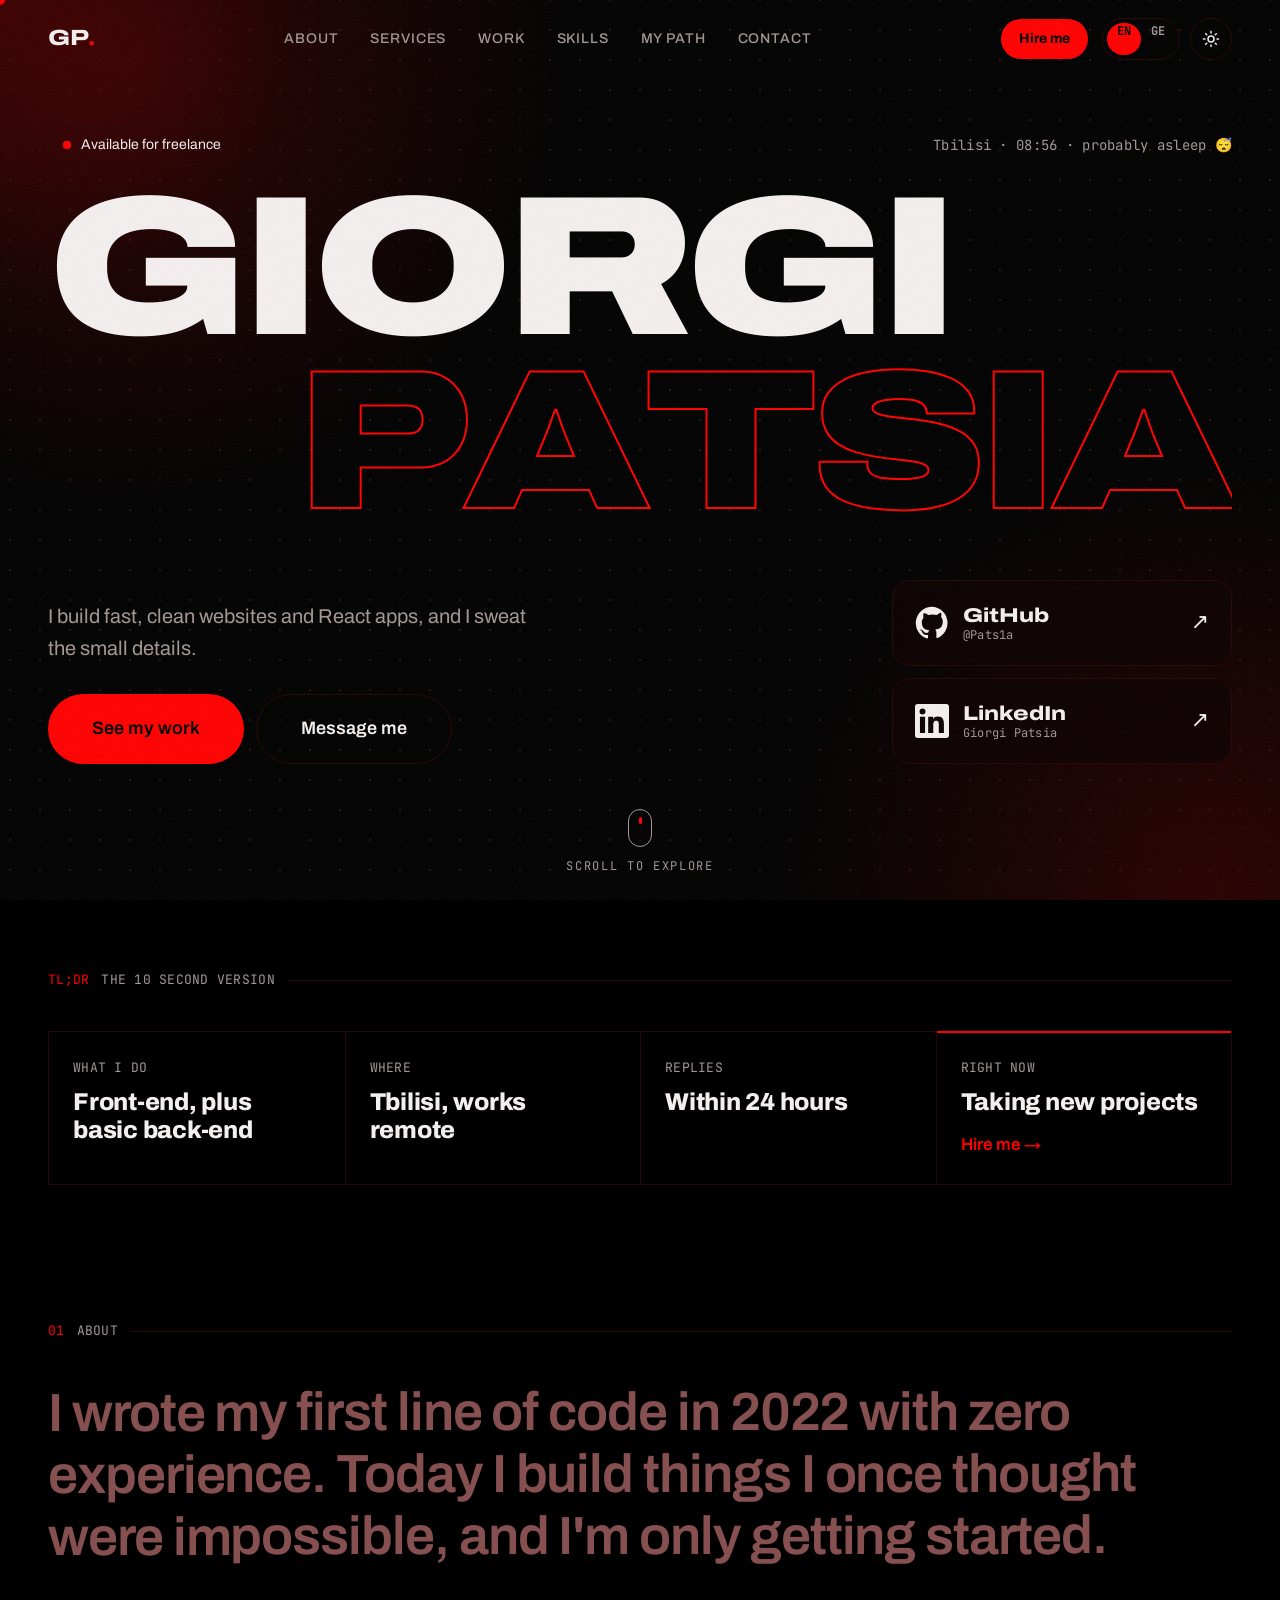
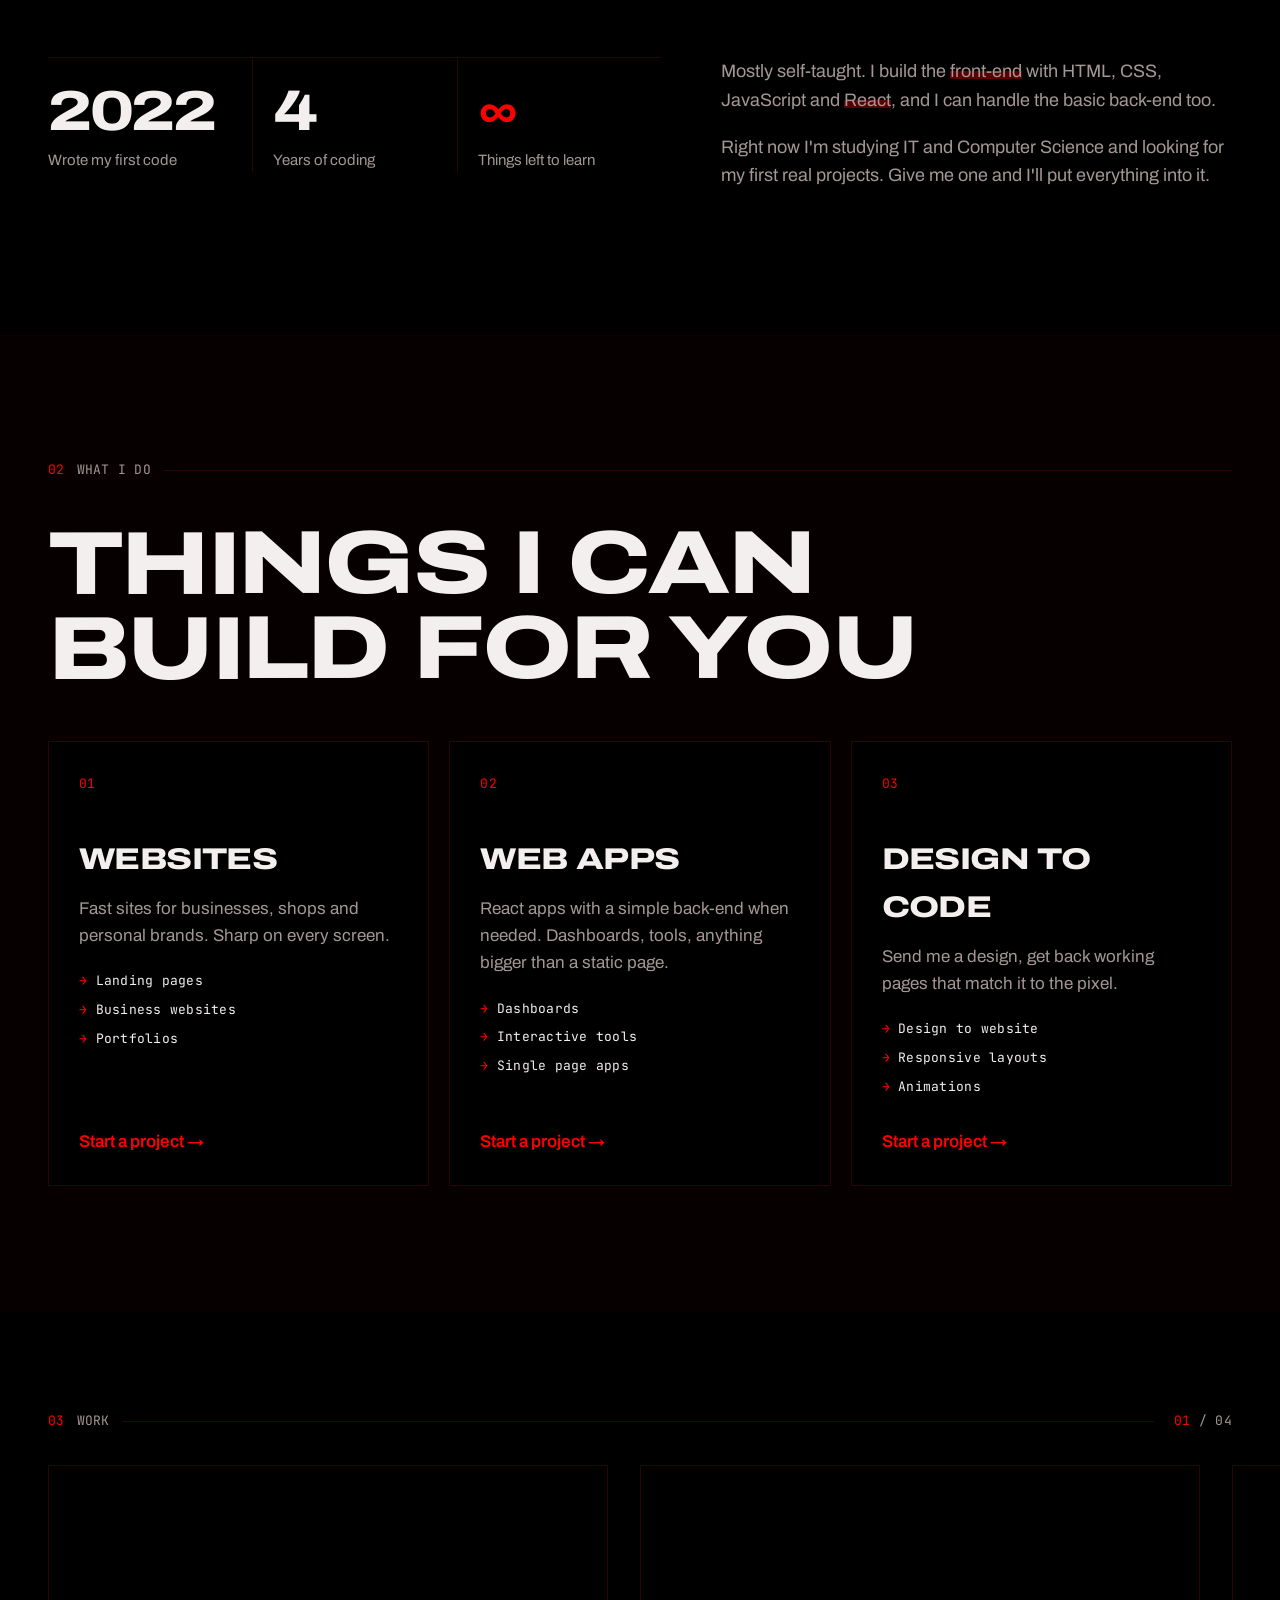
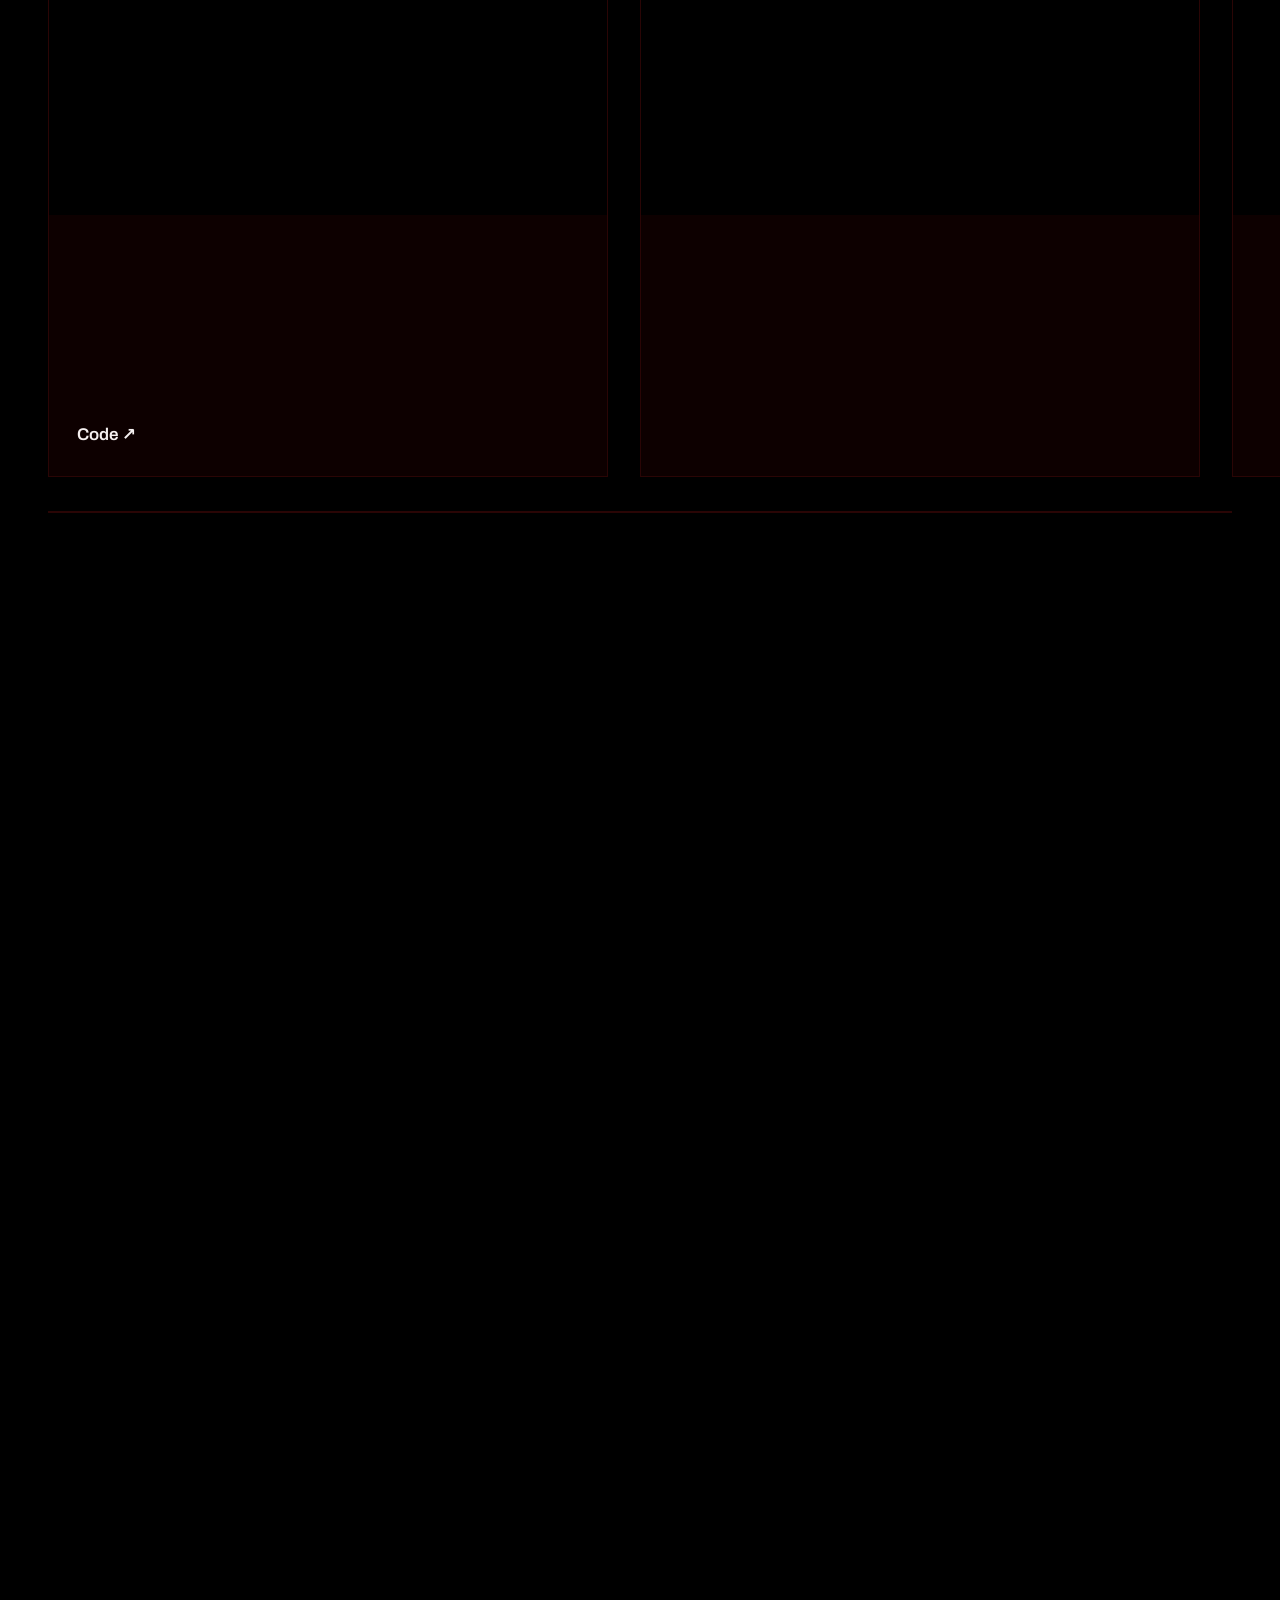
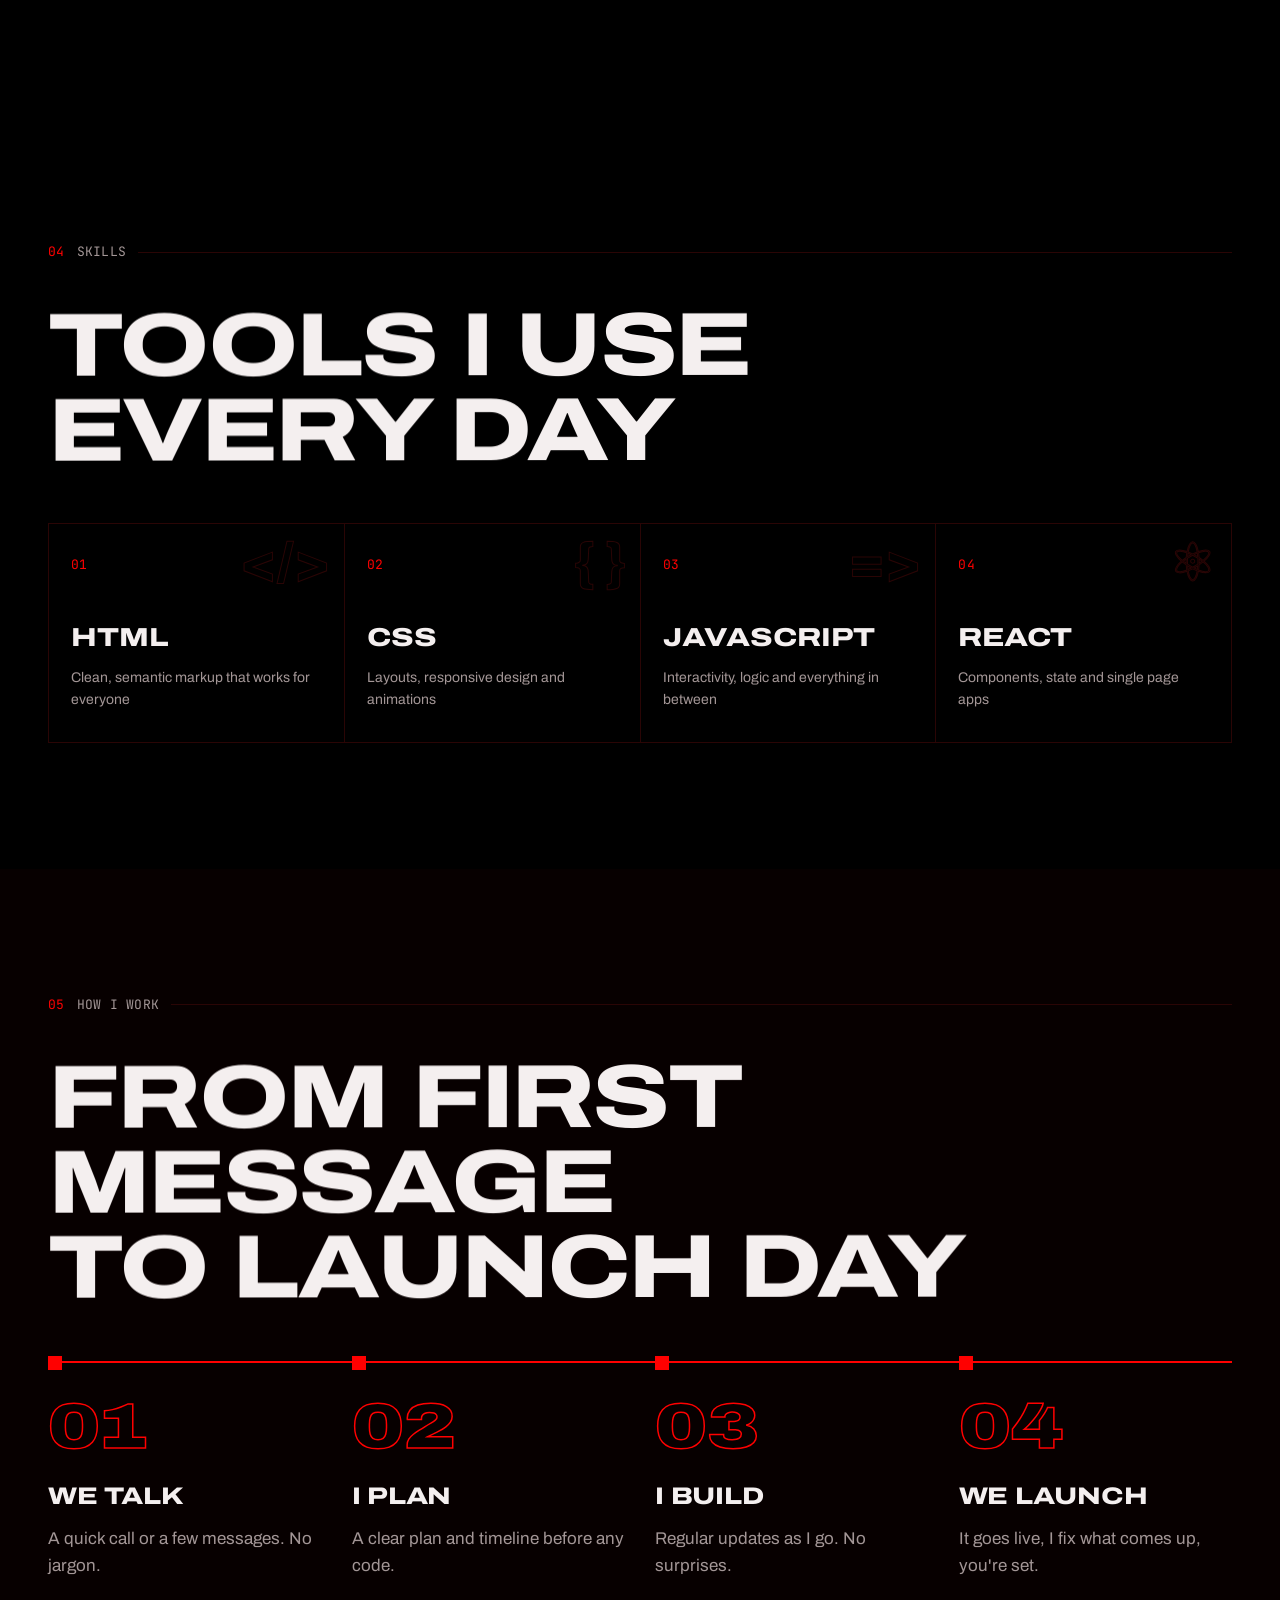
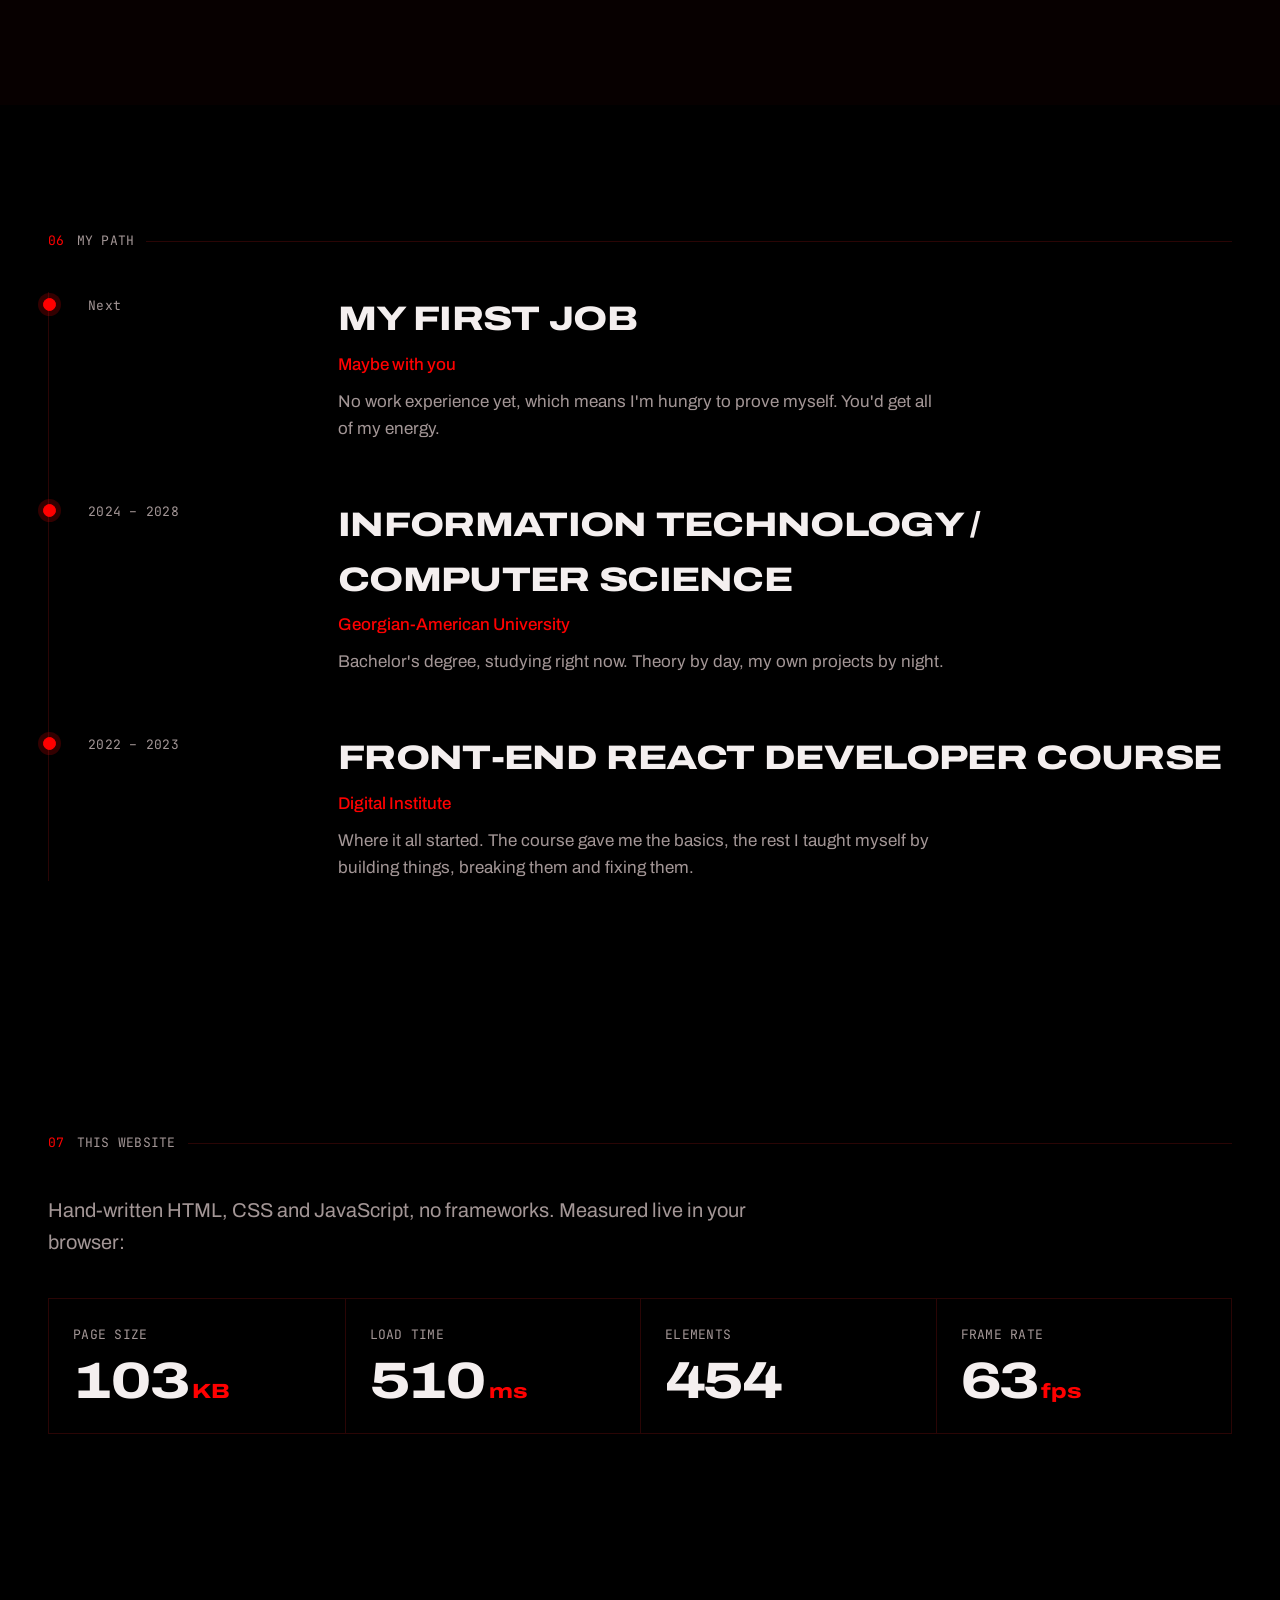
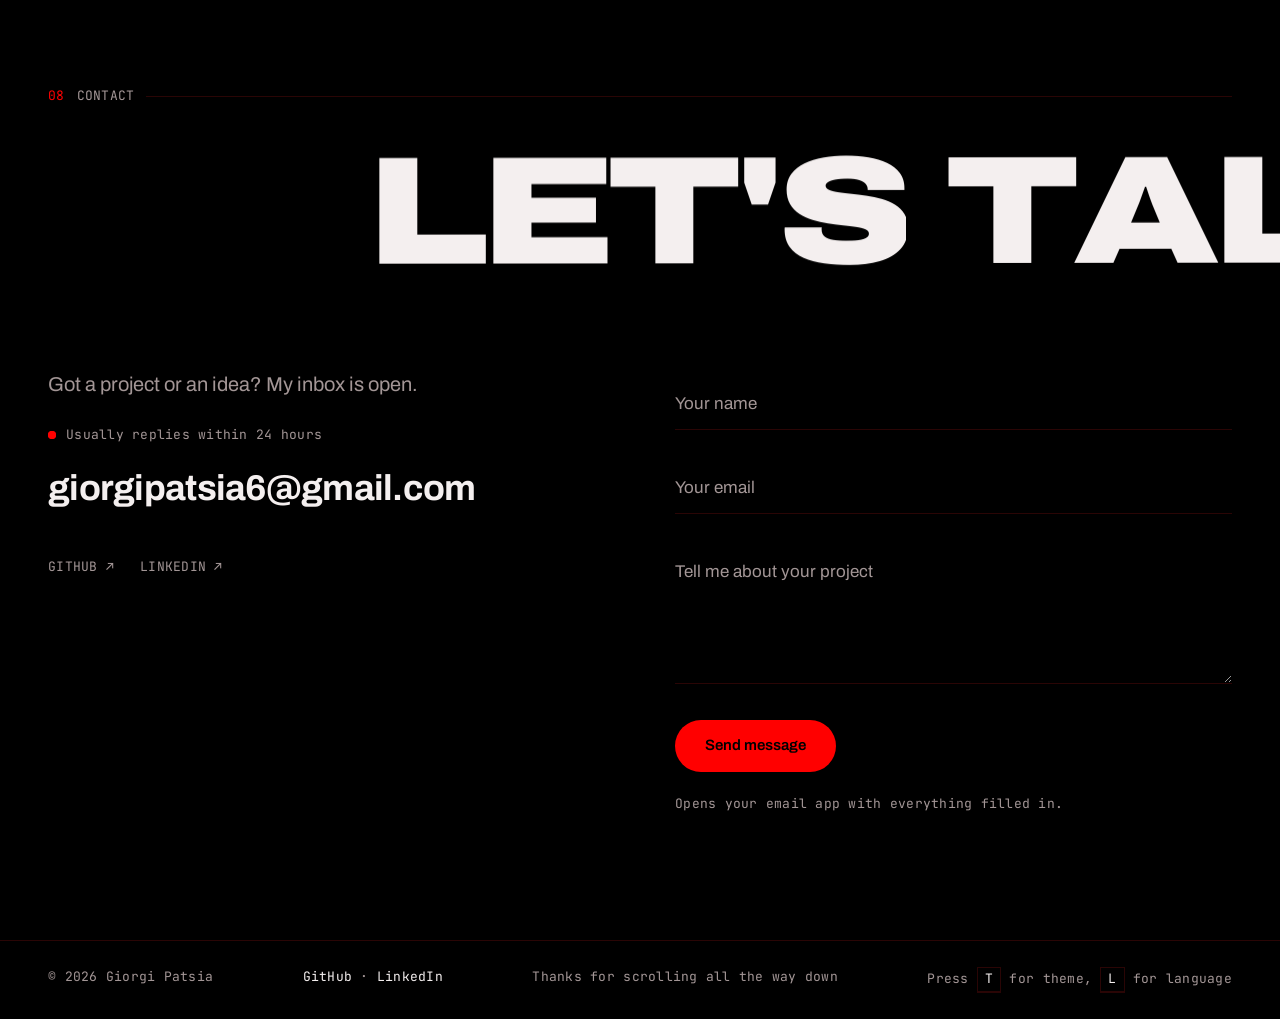
==== commit 558075eb: "Honest content, new hero and Georgian fixes No more made-up projects and clients, real education pat" ====
--- a/index.html
+++ b/index.html
@@ -28,8 +28,8 @@
   <!-- without javascript: skip the intro, show everything, stack the projects -->
   <noscript>
     <style>
-      .curtain, .lang-btn, .theme-btn, .code-window, .cursor, .hero-links > span:last-child { display: none !important; }
-      .hero-meta, .hero-intro, .hero-actions, .scroll-cue { opacity: 1 !important; translate: 0 0 !important; }
+      .curtain, .lang-btn, .theme-btn, .cursor, .hero-where { display: none !important; }
+      .hero-meta, .hero-intro, .hero-actions, .hero-links, .scroll-cue { opacity: 1 !important; translate: 0 0 !important; }
       .work { height: auto !important; padding: 90px 0; }
       .work-sticky { position: static; height: auto; overflow: visible; }
       .work-track { flex-wrap: wrap; }
@@ -58,20 +58,10 @@
 <div class="progress" id="progress"></div>
 <div class="cursor" id="cursor"></div>
 
-<!-- the background behind everything: a grid that drifts as you scroll, red light that follows the mouse,
-     and a few streaks running along the grid lines -->
+<!-- the background behind everything: two slow red clouds and a soft light that follows the mouse -->
 <div class="bg" aria-hidden="true">
   <div class="bg-glow"></div>
   <div class="bg-glow two"></div>
-  <div class="bg-grid" id="bg-grid">
-    <i></i>
-    <i></i>
-    <i></i>
-    <i></i>
-    <i></i>
-    <b></b>
-    <b></b>
-  </div>
   <div class="bg-light" id="bg-light"></div>
 </div>
 
@@ -83,7 +73,7 @@
     <a href="#services" data-i18n="nav.services">Services</a>
     <a href="#work" data-i18n="nav.work">Work</a>
     <a href="#skills" data-i18n="nav.skills">Skills</a>
-    <a href="#experience" data-i18n="nav.experience">Experience</a>
+    <a href="#experience" data-i18n="nav.experience">My path</a>
     <a href="#contact" data-i18n="nav.contact">Contact</a>
   </nav>
 
@@ -112,17 +102,7 @@
   <div class="hero-inner">
     <div class="hero-meta">
       <span class="tag"><i class="pulse"></i><span data-i18n="hero.tag">Available for freelance</span></span>
-      <span class="hero-links mono">
-        <a class="social-btn" href="https://github.com/Pats1a" target="_blank" rel="noopener">
-          <svg viewBox="0 0 24 24" aria-hidden="true"><path d="M12 .5a11.5 11.5 0 0 0-3.6 22.4c.6.1.8-.3.8-.6v-2c-3.2.7-3.9-1.4-3.9-1.4-.5-1.3-1.3-1.7-1.3-1.7-1-.7.1-.7.1-.7 1.2.1 1.8 1.2 1.8 1.2 1 1.8 2.8 1.3 3.5 1 .1-.8.4-1.3.7-1.6-2.6-.3-5.3-1.3-5.3-5.7 0-1.3.5-2.3 1.2-3.1-.1-.3-.5-1.5.1-3.1 0 0 1-.3 3.3 1.2a11.4 11.4 0 0 1 6 0C17.3 4.4 18.3 4.7 18.3 4.7c.6 1.6.2 2.8.1 3.1.8.8 1.2 1.8 1.2 3.1 0 4.4-2.7 5.4-5.3 5.7.4.4.8 1.1.8 2.2v3.2c0 .3.2.7.8.6A11.5 11.5 0 0 0 12 .5z"/></svg>
-          GitHub
-        </a>
-        <a class="social-btn" href="https://www.linkedin.com/in/giorgi-patsia-95bb5a397/" target="_blank" rel="noopener">
-          <svg viewBox="0 0 24 24" aria-hidden="true"><path d="M20.4 20.5h-3.6v-5.6c0-1.3 0-3-1.8-3s-2.1 1.4-2.1 2.9v5.7H9.3V9h3.4v1.6c.5-.9 1.6-1.8 3.4-1.8 3.6 0 4.3 2.4 4.3 5.5v6.2zM5.3 7.4a2.1 2.1 0 1 1 0-4.2 2.1 2.1 0 0 1 0 4.2zM7.1 20.5H3.5V9h3.6v11.5zM22.2 0H1.8C.8 0 0 .8 0 1.7v20.6c0 .9.8 1.7 1.8 1.7h20.4c1 0 1.8-.8 1.8-1.7V1.7C24 .8 23.2 0 22.2 0z"/></svg>
-          LinkedIn
-        </a>
-        <span><span data-i18n="hero.city">Tbilisi</span> · <span id="clock">--:--</span> · <span id="status"></span></span>
-      </span>
+      <span class="hero-where mono"><span data-i18n="hero.city">Tbilisi</span> · <span id="clock">--:--</span> · <span id="status"></span></span>
     </div>
 
     <h1 class="hero-name">
@@ -134,25 +114,34 @@
     <div class="hero-bottom">
       <div class="hero-left">
         <p class="hero-intro" data-i18n="hero.intro">
-          I build fast, clean websites and React apps. Small details included.
+          I build fast, clean websites and React apps, and I sweat the small details.
         </p>
         <div class="hero-actions">
-          <a href="#work" class="btn btn-red magnetic"><span data-text="See my work" data-i18n="hero.work">See my work</span></a>
-          <a href="#contact" class="btn btn-line magnetic"><span data-text="Say hello" data-i18n="hero.hello">Say hello</span></a>
+          <a href="#work" class="btn btn-big btn-red magnetic"><span data-text="See my work" data-i18n="hero.work">See my work</span></a>
+          <a href="#contact" class="btn btn-big btn-line magnetic"><span data-text="Message me" data-i18n="hero.hello">Message me</span></a>
         </div>
       </div>
 
-      <div class="code-window" aria-hidden="true">
-        <div class="code-bar">
-          <i></i><i></i><i></i>
-          <span class="mono">giorgi.js</span>
-        </div>
-        <pre class="mono"><code id="code"></code><span class="caret"></span></pre>
+      <!-- big github / linkedin cards where the code window used to be -->
+      <div class="hero-links">
+        <a class="social-card" href="https://github.com/Pats1a" target="_blank" rel="noopener">
+          <svg viewBox="0 0 24 24" aria-hidden="true"><path d="M12 .5a11.5 11.5 0 0 0-3.6 22.4c.6.1.8-.3.8-.6v-2c-3.2.7-3.9-1.4-3.9-1.4-.5-1.3-1.3-1.7-1.3-1.7-1-.7.1-.7.1-.7 1.2.1 1.8 1.2 1.8 1.2 1 1.8 2.8 1.3 3.5 1 .1-.8.4-1.3.7-1.6-2.6-.3-5.3-1.3-5.3-5.7 0-1.3.5-2.3 1.2-3.1-.1-.3-.5-1.5.1-3.1 0 0 1-.3 3.3 1.2a11.4 11.4 0 0 1 6 0C17.3 4.4 18.3 4.7 18.3 4.7c.6 1.6.2 2.8.1 3.1.8.8 1.2 1.8 1.2 3.1 0 4.4-2.7 5.4-5.3 5.7.4.4.8 1.1.8 2.2v3.2c0 .3.2.7.8.6A11.5 11.5 0 0 0 12 .5z"/></svg>
+          <span><b>GitHub</b><small class="mono">@Pats1a</small></span>
+          <i aria-hidden="true">↗</i>
+        </a>
+        <a class="social-card" href="https://www.linkedin.com/in/giorgi-patsia-95bb5a397/" target="_blank" rel="noopener">
+          <svg viewBox="0 0 24 24" aria-hidden="true"><path d="M20.4 20.5h-3.6v-5.6c0-1.3 0-3-1.8-3s-2.1 1.4-2.1 2.9v5.7H9.3V9h3.4v1.6c.5-.9 1.6-1.8 3.4-1.8 3.6 0 4.3 2.4 4.3 5.5v6.2zM5.3 7.4a2.1 2.1 0 1 1 0-4.2 2.1 2.1 0 0 1 0 4.2zM7.1 20.5H3.5V9h3.6v11.5zM22.2 0H1.8C.8 0 0 .8 0 1.7v20.6c0 .9.8 1.7 1.8 1.7h20.4c1 0 1.8-.8 1.8-1.7V1.7C24 .8 23.2 0 22.2 0z"/></svg>
+          <span><b>LinkedIn</b><small class="mono">Giorgi Patsia</small></span>
+          <i aria-hidden="true">↗</i>
+        </a>
       </div>
     </div>
   </div>
 
-  <a href="#tldr" class="scroll-cue mono" aria-label="Scroll down"><span data-i18n="hero.scroll">Scroll</span> <i></i></a>
+  <a href="#tldr" class="scroll-cue" aria-label="Scroll down">
+    <span class="mouse" aria-hidden="true"><i></i></span>
+    <span class="mono" data-i18n="hero.scroll">Scroll to explore</span>
+  </a>
 </section>
 
 
@@ -161,7 +150,7 @@
   <div class="container">
     <p class="label mono"><span>TL;DR</span><b data-i18n="tldr.label">The 10 second version</b></p>
     <ul class="tldr-grid">
-      <li><span class="mono" data-i18n="tldr.1.k">What I do</span><strong data-i18n="tldr.1.v">Websites and React apps</strong></li>
+      <li><span class="mono" data-i18n="tldr.1.k">What I do</span><strong data-i18n="tldr.1.v">Front-end, plus basic back-end</strong></li>
       <li><span class="mono" data-i18n="tldr.2.k">Where</span><strong data-i18n="tldr.2.v">Tbilisi, works remote</strong></li>
       <li><span class="mono" data-i18n="tldr.3.k">Replies</span><strong data-i18n="tldr.3.v">Within 24 hours</strong></li>
       <li class="tldr-cta">
@@ -179,22 +168,24 @@
     <p class="label mono"><span>01</span><b data-i18n="about.label">About</b></p>
 
     <p class="statement" id="statement" data-i18n="about.statement">
-      I make <em>fast</em>, clean websites that people actually <em>enjoy</em> using.
-      Started out curious, still am.
+      I wrote my first line of code in 2022 with zero experience. Today I build things
+      I once thought were <em>impossible</em>, and I'm only getting <em>started</em>.
     </p>
 
     <div class="about-grid">
       <div class="stats">
-        <div class="stat"><strong data-count="3">3</strong><span data-i18n="about.stat1">Years of coding</span></div>
-        <div class="stat"><strong data-count="20">20</strong><span data-i18n="about.stat2">Projects finished</span></div>
-        <div class="stat"><strong data-count="10">10</strong><span data-i18n="about.stat3">Happy clients</span></div>
+        <div class="stat"><strong data-count="2022" data-from="1990">2022</strong><span data-i18n="about.stat1">Wrote my first code</span></div>
+        <div class="stat"><strong id="years" data-count="4">4</strong><span data-i18n="about.stat2">Years of coding</span></div>
+        <div class="stat"><strong>∞</strong><span data-i18n="about.stat3">Things left to learn</span></div>
       </div>
       <div class="about-text">
         <p data-i18n="about.p1">
-          Everything I build is <mark>front-end</mark>: HTML, CSS, JavaScript, and <mark>React</mark> for the bigger stuff.
+          Mostly self-taught. I build the <mark>front-end</mark> with HTML, CSS, JavaScript and <mark>React</mark>,
+          and I can handle the basic back-end too.
         </p>
         <p data-i18n="about.p2">
-          Off the clock I'm learning something new or walking around Tbilisi with headphones on.
+          Right now I'm studying IT and Computer Science and looking for my first real projects.
+          Give me one and I'll put everything into it.
         </p>
       </div>
     </div>
@@ -218,7 +209,7 @@
       <article class="service">
         <span class="service-num mono">02</span>
         <h3 data-i18n="services.app.title">Web apps</h3>
-        <p data-i18n="services.app.text">React apps: dashboards, tools, anything bigger than a static page.</p>
+        <p data-i18n="services.app.text">React apps with a simple back-end when needed. Dashboards, tools, anything bigger than a static page.</p>
         <ul class="mono"><li data-i18n="services.app.1">Dashboards</li><li data-i18n="services.app.2">Interactive tools</li><li data-i18n="services.app.3">Single page apps</li></ul>
         <a href="#contact" class="service-link"><span data-i18n="services.start">Start a project</span> <span>→</span></a>
       </article>
@@ -237,11 +228,27 @@
 <section id="work" class="work">
   <div class="work-sticky">
     <div class="container work-head">
-      <p class="label mono"><span>03</span><b data-i18n="work.label">Selected work</b></p>
+      <p class="label mono"><span>03</span><b data-i18n="work.label">Work</b></p>
       <p class="mono work-count"><span id="work-current">01</span> / 04</p>
     </div>
 
     <div class="work-track" id="work-track">
+      <article class="project">
+        <div class="project-img">
+          <div class="mock"><div class="mock-bar"><i></i><i></i><i></i></div><div class="mock-body site">
+            <b class="hero accent"></b><b class="line w70"></b><b class="line w40"></b>
+            <div class="row3"><b></b><b class="accent"></b><b></b></div>
+          </div></div>
+          <span class="project-num">01</span>
+        </div>
+        <div class="project-info">
+          <h3 data-i18n="work.1.title">This website</h3>
+          <p data-i18n="work.1.text">My portfolio, built from scratch. No templates, no frameworks, every animation written by hand.</p>
+          <ul class="chips"><li>HTML</li><li>CSS</li><li>JavaScript</li></ul>
+          <div class="project-links"><a href="https://github.com/Pats1a/Portfolio-GP" target="_blank" rel="noopener" data-i18n="work.code">Code ↗</a></div>
+        </div>
+      </article>
+
       <article class="project">
         <div class="project-img">
           <div class="mock"><div class="mock-bar"><i></i><i></i><i></i></div><div class="mock-body board">
@@ -249,48 +256,13 @@
             <div><b class="h"></b><b class="accent"></b><b></b></div>
             <div><b class="h"></b><b></b><b></b><b class="accent"></b><b></b></div>
           </div></div>
-          <span class="project-num">01</span>
+          <span class="project-num">02</span>
         </div>
         <div class="project-info">
-          <h3 data-i18n="work.1.title">Project One</h3>
-          <p data-i18n="work.1.text">A task board for small teams. Everyone sees changes the second they happen.</p>
-          <ul class="chips"><li>React</li><li>CSS</li></ul>
-          <div class="project-links"><a href="#" data-i18n="work.live">Live site ↗</a><a href="#" data-i18n="work.code">Code ↗</a></div>
-        </div>
-      </article>
-
-      <article class="project">
-        <div class="project-img">
-          <div class="mock"><div class="mock-bar"><i></i><i></i><i></i></div><div class="mock-body site">
-            <b class="hero accent"></b><b class="line w70"></b><b class="line w40"></b>
-            <div class="row3"><b></b><b class="accent"></b><b></b></div>
-          </div></div>
-          <span class="project-num">02</span>
-        </div>
-        <div class="project-info">
-          <h3 data-i18n="work.2.title">Project Two</h3>
-          <p data-i18n="work.2.text">Website for a local bakery with the menu, opening hours and online orders.</p>
-          <ul class="chips"><li>HTML</li><li>CSS</li><li>JavaScript</li></ul>
-          <div class="project-links"><a href="#" data-i18n="work.live">Live site ↗</a></div>
-        </div>
-      </article>
-
-      <article class="project">
-        <div class="project-img">
-          <div class="mock"><div class="mock-bar"><i></i><i></i><i></i></div><div class="mock-body tool">
-            <div class="panel"><b class="line w60"></b>
-              <div class="toggle"><b class="line"></b><b class="switch accent"></b></div>
-              <div class="toggle"><b class="line"></b><b class="switch"></b></div>
-              <div class="toggle"><b class="line"></b><b class="switch accent"></b></div>
-            </div>
-          </div></div>
-          <span class="project-num">03</span>
-        </div>
-        <div class="project-info">
-          <h3 data-i18n="work.3.title">Project Three</h3>
-          <p data-i18n="work.3.text">A small browser tool that does the boring, repetitive parts of my day for me.</p>
-          <ul class="chips"><li>JavaScript</li></ul>
-          <div class="project-links"><a href="#" data-i18n="work.code">Code ↗</a></div>
+          <h3 data-i18n="work.2.title">Your web app</h3>
+          <p data-i18n="work.2.text">A dashboard, a tool, anything interactive. This spot is waiting for it.</p>
+          <ul class="chips"><li class="open" data-i18n="work.open">Open slot</li></ul>
+          <div class="project-links"><a href="#contact" data-i18n="work.claim">Let's build it →</a></div>
         </div>
       </article>
 
@@ -304,13 +276,32 @@
             <div><b class="pic accent"></b><b class="line w60"></b></div>
             <div><b class="pic"></b><b class="line w40"></b></div>
           </div></div>
+          <span class="project-num">03</span>
+        </div>
+        <div class="project-info">
+          <h3 data-i18n="work.3.title">Your online shop</h3>
+          <p data-i18n="work.3.text">Products, cart, checkout. Fast and simple to use.</p>
+          <ul class="chips"><li class="open" data-i18n="work.open">Open slot</li></ul>
+          <div class="project-links"><a href="#contact" data-i18n="work.claim">Let's build it →</a></div>
+        </div>
+      </article>
+
+      <article class="project">
+        <div class="project-img">
+          <div class="mock"><div class="mock-bar"><i></i><i></i><i></i></div><div class="mock-body tool">
+            <div class="panel"><b class="line w60"></b>
+              <div class="toggle"><b class="line"></b><b class="switch accent"></b></div>
+              <div class="toggle"><b class="line"></b><b class="switch"></b></div>
+              <div class="toggle"><b class="line"></b><b class="switch accent"></b></div>
+            </div>
+          </div></div>
           <span class="project-num">04</span>
         </div>
         <div class="project-info">
-          <h3 data-i18n="work.4.title">Project Four</h3>
-          <p data-i18n="work.4.text">Online shop with a cart, product filters and a smooth checkout flow.</p>
-          <ul class="chips"><li>React</li><li>JavaScript</li></ul>
-          <div class="project-links"><a href="#" data-i18n="work.live">Live site ↗</a><a href="#" data-i18n="work.code">Code ↗</a></div>
+          <h3 data-i18n="work.4.title">Your idea</h3>
+          <p data-i18n="work.4.text">Something nobody has built yet? Even better. Let's figure it out together.</p>
+          <ul class="chips"><li class="open" data-i18n="work.open">Open slot</li></ul>
+          <div class="project-links"><a href="#contact" data-i18n="work.claim">Let's build it →</a></div>
         </div>
       </article>
     </div>
@@ -370,31 +361,31 @@
 
 <section id="experience" class="section">
   <div class="container">
-    <p class="label mono"><span>06</span><b data-i18n="exp.label">Experience</b></p>
+    <p class="label mono"><span>06</span><b data-i18n="exp.label">My path</b></p>
 
     <ol class="timeline" id="timeline">
       <li class="job">
-        <span class="mono when" data-i18n="exp.now">2024 – now</span>
+        <span class="mono when" data-i18n="exp.next">Next</span>
         <div>
-          <h3 data-i18n="exp.1.title">Front-end Developer</h3>
-          <p class="where" data-i18n="exp.1.where">Company Name</p>
-          <p data-i18n="exp.1.text">Building and looking after web apps that customers use every day.</p>
+          <h3 data-i18n="exp.1.title">My first job</h3>
+          <p class="where" data-i18n="exp.1.where">Maybe with you</p>
+          <p data-i18n="exp.1.text">No work experience yet, which means I'm hungry to prove myself. You'd get all of my energy.</p>
         </div>
       </li>
       <li class="job">
-        <span class="mono when">2023 – 2024</span>
+        <span class="mono when">2024 – 2028</span>
         <div>
-          <h3 data-i18n="exp.2.title">Freelance Web Developer</h3>
-          <p class="where" data-i18n="exp.2.where">Self-employed</p>
-          <p data-i18n="exp.2.text">Websites and online shops for small businesses around Georgia.</p>
+          <h3 data-i18n="exp.2.title">Information Technology / Computer Science</h3>
+          <p class="where" data-i18n="exp.2.where">Georgian-American University</p>
+          <p data-i18n="exp.2.text">Bachelor's degree, studying right now. Theory by day, my own projects by night.</p>
         </div>
       </li>
       <li class="job">
-        <span class="mono when">2021 – 2023</span>
+        <span class="mono when">2022 – 2023</span>
         <div>
-          <h3 data-i18n="exp.3.title">Computer Science</h3>
-          <p class="where" data-i18n="exp.3.where">University Name</p>
-          <p data-i18n="exp.3.text">Algorithms, data structures and a lot of late nights.</p>
+          <h3 data-i18n="exp.3.title">Front-end React Developer course</h3>
+          <p class="where">Digital Institute</p>
+          <p data-i18n="exp.3.text">Where it all started. The course gave me the basics, the rest I taught myself by building things, breaking them and fixing them.</p>
         </div>
       </li>
     </ol>
--- a/style.css
+++ b/style.css
@@ -243,7 +243,7 @@
   min-height: 100svh;
   display: flex;
   align-items: center;
-  padding: 110px var(--pad) 70px;
+  padding: 110px var(--pad) 120px;
   overflow: hidden;
 }
 .dots { position: absolute; inset: 0; width: 100%; height: 100%; }
@@ -285,7 +285,8 @@
 @keyframes ping { to { transform: scale(3); opacity: 0; } }
 
 .hero-name {
-  font-size: clamp(64px, 15.5vw, 250px);
+  --size: clamp(64px, 15.5vw, 250px);
+  font-size: var(--size);
   font-weight: 900;
   font-stretch: var(--wide);
   line-height: .84;
@@ -308,7 +309,7 @@
 
 .hero-bottom {
   display: grid;
-  grid-template-columns: 1fr minmax(0, 470px);
+  grid-template-columns: 1fr minmax(0, 340px);
   align-items: end;
   gap: 60px;
   margin-top: 46px;
@@ -316,97 +317,87 @@
 .hero-intro { max-width: 24em; font-size: 20px; color: var(--muted); margin-bottom: 30px; }
 .hero-actions { display: flex; flex-wrap: wrap; gap: 12px; }
 
-/* little code editor that types itself out */
-.code-window {
-  border: 1px solid var(--line);
-  background: color-mix(in srgb, var(--card) 94%, transparent);
-  box-shadow: 0 30px 60px -30px color-mix(in srgb, var(--red) 35%, transparent);
-  transition: border-color .4s, transform .6s var(--ease);
-}
-.code-window:hover { border-color: var(--red); }
-.code-bar {
+/* there's room in the hero, so its buttons are bigger than the rest */
+.btn-big { padding: 22px 44px; font-size: 18px; }
+
+/* github / linkedin cards, sitting where the code window used to be */
+.hero-links { display: grid; gap: 12px; }
+.social-card {
+  position: relative;
   display: flex;
   align-items: center;
-  gap: 6px;
-  padding: 10px 14px;
-  border-bottom: 1px solid var(--line);
-}
-.code-bar i { width: 9px; height: 9px; background: var(--line); }
-.code-bar i:first-child { background: var(--red); }
-.code-bar span { margin-left: auto; color: var(--muted); font-size: 12px; }
-.code-window pre {
-  margin: 0;
-  padding: 18px 20px 22px;
-  min-height: 228px;
-  font-size: 14px;
-  line-height: 1.75;
-  white-space: pre-wrap;
-  color: var(--text);
-}
-/* syntax colors */
-.tk-key { color: var(--red); }
-.tk-str { color: var(--muted); }
-.tk-pun { color: var(--muted); opacity: .7; }
-.tk-val { color: var(--red); font-weight: 500; }
-.caret {
-  display: inline-block;
-  width: 8px; height: 1.1em;
-  margin-left: 1px;
-  vertical-align: text-bottom;
-  background: var(--red);
-  animation: blink 1s steps(1) infinite;
-}
-@keyframes blink { 50% { opacity: 0; } }
+  gap: 14px;
+  padding: 22px;
+  border: 1px solid var(--line);
+  border-radius: 18px;
+  background: color-mix(in srgb, var(--card) 80%, transparent);
+  overflow: hidden;
+  isolation: isolate;
+  transition: border-color .35s, color .35s var(--ease), transform .4s var(--ease);
+}
+/* same rising red fill as the buttons */
+.social-card::before {
+  content: "";
+  position: absolute;
+  inset: 0;
+  z-index: -1;
+  background: var(--red);
+  transform: translateY(101%);
+  transition: transform .45s var(--ease);
+}
+.social-card:hover { border-color: var(--red); color: var(--on-red); transform: translateY(-4px); }
+.social-card:hover::before { transform: none; }
+.social-card svg { flex: none; width: 34px; height: 34px; fill: currentColor; }
+.social-card span { display: grid; min-width: 0; line-height: 1.25; }
+.social-card b { font-size: 20px; font-weight: 800; font-stretch: var(--wide); }
+.social-card small { overflow: hidden; font-size: 12px; color: var(--muted); white-space: nowrap; text-overflow: ellipsis; transition: color .35s; }
+.social-card:hover small { color: var(--on-red); }
+.social-card i { margin-left: auto; font-style: normal; font-size: 22px; transition: transform .4s var(--ease); }
+.social-card:hover i { transform: translate(3px, -3px); }
+
+.hero-where { color: var(--muted); font-size: 14px; }
 
 /* hero bits fade in after the name */
-.hero-meta, .hero-intro, .hero-actions, .code-window, .scroll-cue {
+.hero-meta, .hero-intro, .hero-actions, .hero-links, .scroll-cue {
   opacity: 0;
   translate: 0 20px;
-  transition: opacity 1s var(--ease) .7s, translate 1s var(--ease) .7s, border-color .4s;
-}
-.code-window { transition-delay: .9s, .9s, 0s; }
-.ready .hero-meta, .ready .hero-intro, .ready .hero-actions, .ready .code-window, .ready .scroll-cue { opacity: 1; translate: 0 0; }
-
-.hero-links { display: flex; align-items: center; flex-wrap: wrap; gap: 10px 12px; }
-
-/* github / linkedin buttons: outlined, fill red on hover */
-.social-btn {
-  display: inline-flex;
-  align-items: center;
-  gap: 8px;
-  padding: 9px 16px;
-  border: 1px solid color-mix(in srgb, var(--text) 35%, transparent);
-  border-radius: 999px;
-  font-family: "Archivo", sans-serif;
-  font-size: 15px;
-  font-weight: 600;
-  color: var(--text);
-  background: color-mix(in srgb, var(--bg) 70%, transparent);
-  transition: background .3s, border-color .3s, color .3s, transform .3s var(--ease);
-}
-.social-btn svg { width: 17px; height: 17px; fill: currentColor; }
-.social-btn:hover { background: var(--red); border-color: var(--red); color: var(--on-red); transform: translateY(-2px); }
-
+  transition: opacity 1s var(--ease) .7s, translate 1s var(--ease) .7s;
+}
+.hero-links { transition-delay: .9s; }
+.ready .hero-meta, .ready .hero-intro, .ready .hero-actions, .ready .hero-links, .ready .scroll-cue { opacity: 1; translate: 0 0; }
+
+/* scroll cue: a little mouse with its wheel rolling, gone once you start scrolling */
 .scroll-cue {
   position: absolute;
-  bottom: 22px; left: 50%;
-  margin-left: -30px;
-  width: 60px;
+  left: 0; right: 0;
+  bottom: 24px;
+  width: max-content;
+  margin: 0 auto;
   display: grid;
   justify-items: center;
-  gap: 8px;
+  gap: 10px;
   color: var(--muted);
 }
-.scroll-cue i { width: 1px; height: 36px; background: var(--line); position: relative; overflow: hidden; }
-.scroll-cue i::after {
-  content: "";
-  position: absolute;
-  left: 0; top: -40%;
-  width: 100%; height: 40%;
-  background: var(--red);
-  animation: drip 1.8s var(--ease) infinite;
-}
-@keyframes drip { to { top: 100%; } }
+.scroll-cue:hover { color: var(--text); }
+.scroll-cue .mono { font-size: 12px; letter-spacing: .14em; text-transform: uppercase; }
+[lang="ka"] .scroll-cue .mono { letter-spacing: .02em; text-transform: none; }
+.mouse {
+  display: grid;
+  justify-items: center;
+  width: 24px; height: 38px;
+  padding-top: 7px;
+  border: 1.5px solid currentColor;
+  border-radius: 14px;
+  transition: border-color .3s, transform .4s var(--ease);
+}
+.scroll-cue:hover .mouse { border-color: var(--red); transform: translateY(3px); }
+.mouse i { width: 3px; height: 7px; border-radius: 2px; background: var(--red); animation: wheel 1.8s var(--ease) infinite; }
+@keyframes wheel {
+  0% { transform: none; opacity: 1; }
+  70% { transform: translateY(13px); opacity: 0; }
+  100% { transform: none; opacity: 0; }
+}
+.ready .scroll-cue.gone { opacity: 0; translate: 0 10px; pointer-events: none; transition-delay: 0s; }
 
 
 /* ---- shared section bits ---- */
@@ -457,13 +448,14 @@
 .stat + .stat { padding-left: 20px; border-left: 1px solid var(--line); }
 .stat strong {
   display: block;
-  font-size: clamp(48px, 6vw, 84px);
+  font-size: clamp(30px, 4.4vw, 64px);
   font-weight: 800;
   font-stretch: var(--wide);
   line-height: 1;
   letter-spacing: -.04em;
-}
-.stat strong::after { content: "+"; color: var(--red); }
+  font-variant-numeric: tabular-nums;
+}
+.stat:last-child strong { color: var(--red); }
 .stat span { display: block; margin-top: 8px; color: var(--muted); font-size: 15px; }
 .about-text p { color: var(--muted); font-size: 18px; margin-bottom: 1em; }
 
@@ -543,6 +535,8 @@
 .project-info > p { color: var(--muted); margin-bottom: 18px; }
 .chips { display: flex; flex-wrap: wrap; gap: 6px; margin-bottom: 22px; }
 .chips li { padding: 4px 12px; border: 1px solid var(--line); border-radius: 999px; font-size: 13px; color: var(--muted); }
+/* projects that don't exist yet */
+.chips .open { border-color: var(--red); color: var(--red); }
 .project-links { display: flex; gap: 22px; margin-top: auto; font-weight: 600; }
 .project-links a { position: relative; }
 .project-links a::after {
@@ -1100,8 +1094,11 @@
   letter-spacing: normal;
 }
 /* Georgian letters like ფ and ც hang below the line, give the masked headings room */
-[lang="ka"] .hero-name { line-height: 1.02; }
-[lang="ka"] .hero-name .row, [lang="ka"] .talk .word, [lang="ka"] .big-title .line { padding-bottom: .2em; margin-bottom: -.12em; }
+/* georgian letters are taller, so the name gets a smaller size that ends up exactly as tall as the english one
+   (each row is .88 of --size either way) and nothing below it moves when the language changes */
+[lang="ka"] .hero-name { font-size: calc(var(--size) * .76); line-height: 1; }
+[lang="ka"] .hero-name .row { padding-bottom: .158em; }
+[lang="ka"] .talk .word, [lang="ka"] .big-title .line { padding-bottom: .2em; margin-bottom: -.12em; }
 [lang="ka"] .big-title { line-height: 1.1; font-size: clamp(34px, 6vw, 84px); }
 [lang="ka"] .statement { line-height: 1.3; }
 [lang="ka"] .nav { gap: 24px; }
@@ -1257,7 +1254,7 @@
 
 @media (max-width: 1000px) {
   .hero-bottom { grid-template-columns: 1fr; gap: 40px; margin-top: 34px; }
-  .code-window { max-width: 520px; }
+  .hero-links { grid-template-columns: 1fr 1fr; max-width: 640px; }
   .about-grid, .contact-grid { grid-template-columns: 1fr; gap: 50px; }
   .skills { grid-template-columns: repeat(2, 1fr); }
   .services { grid-template-columns: 1fr; }
@@ -1306,8 +1303,8 @@
   .steps { grid-template-columns: 1fr; row-gap: 40px; }
   .step-num { font-size: 52px; }
   .hire-btn { padding: 8px 14px; font-size: 13px; }
-  .code-window pre { font-size: 12.5px; min-height: 210px; }
   .hero-meta { flex-direction: column; align-items: flex-start; }
+  .btn-big { padding: 18px 30px; font-size: 16px; }
   .hero-name .outline { -webkit-text-stroke-width: 1.5px; }
 
   /* sideways scrolling doesn't feel right on phones, stack the projects instead */
@@ -1328,60 +1325,6 @@
 /* ---- background behind the whole site ---- */
 /* everything here only moves with transform, so the browser never has to repaint it */
 .bg { position: fixed; inset: 0; z-index: -1; overflow: hidden; pointer-events: none; }
-.bg-grid {
-  --cell: 64px;
-  --grid-line: color-mix(in srgb, var(--red-3) 22%, transparent);
-  position: absolute;
-  inset: calc(var(--cell) * -1) 0;
-  background-image:
-    linear-gradient(var(--grid-line) 1px, transparent 1px),
-    linear-gradient(90deg, var(--grid-line) 1px, transparent 1px);
-  background-size: var(--cell) var(--cell);
-  -webkit-mask-image: radial-gradient(ellipse 80% 70% at 50% 45%, #000 20%, transparent 85%);
-  mask-image: radial-gradient(ellipse 80% 70% at 50% 45%, #000 20%, transparent 85%);
-  will-change: transform;
-}
-[data-theme="light"] .bg-grid { --grid-line: rgba(0, 0, 0, .06); }
-
-/* streaks that run down (i) and across (b) the grid lines */
-.bg-grid i, .bg-grid b {
-  position: absolute;
-  opacity: 0;
-  animation: var(--t) linear var(--d) infinite;
-}
-.bg-grid i {
-  top: 0;
-  left: calc(var(--x) * var(--cell));
-  width: 1px; height: 180px;
-  background: linear-gradient(transparent, var(--red));
-  animation-name: streak-down;
-}
-.bg-grid b {
-  left: 0;
-  top: calc(var(--y) * var(--cell));
-  width: 220px; height: 1px;
-  background: linear-gradient(90deg, transparent, var(--red));
-  animation-name: streak-across;
-}
-/* which grid line each streak sits on, how long it takes, when it starts */
-.bg-grid i:nth-of-type(1) { --x: 3;  --t: 7s;  --d: 0s; }
-.bg-grid i:nth-of-type(2) { --x: 8;  --t: 9s;  --d: 3s; }
-.bg-grid i:nth-of-type(3) { --x: 13; --t: 6s;  --d: 1.5s; }
-.bg-grid i:nth-of-type(4) { --x: 19; --t: 10s; --d: 5s; }
-.bg-grid i:nth-of-type(5) { --x: 24; --t: 8s;  --d: 2s; }
-.bg-grid b:nth-of-type(1) { --y: 4;  --t: 11s; --d: 1s; }
-.bg-grid b:nth-of-type(2) { --y: 9;  --t: 13s; --d: 6s; }
-@keyframes streak-down {
-  0% { transform: translateY(-200px); opacity: 0; }
-  10%, 70% { opacity: .9; }
-  100% { transform: translateY(110vh); opacity: 0; }
-}
-@keyframes streak-across {
-  0% { transform: translateX(-240px); opacity: 0; }
-  10%, 70% { opacity: .8; }
-  100% { transform: translateX(105vw); opacity: 0; }
-}
-
 /* two slow red clouds, one top left, one bottom right */
 .bg-glow {
   position: absolute;
@@ -1404,7 +1347,7 @@
   to { transform: translate(18vw, 22vh) scale(1.15); }
 }
 
-/* soft light under the mouse, lights up the grid around it (desktop only) */
+/* soft light that follows the mouse (desktop only) */
 .bg-light {
   position: absolute;
   left: -300px; top: -300px;
@@ -1446,6 +1389,9 @@
   .tldr-grid li:nth-child(3) { border-left: 0; }
   .tldr-grid li:nth-child(n+3) { border-top: 1px solid var(--line); }
 }
+@media (max-width: 520px) {
+  .hero-links { grid-template-columns: 1fr; }
+}
 @media (max-width: 420px) {
   .tldr { padding-top: 50px; }
   .tldr-grid { grid-template-columns: 1fr; }
@@ -1454,15 +1400,15 @@
 }
 
 @media (prefers-reduced-motion: reduce) {
-  .bg-grid i, .bg-grid b, .bg-light { display: none; }
+  .bg-light { display: none; }
   .bg-glow { animation: none; }
 }
 
 @media (prefers-reduced-motion: reduce) {
   html { scroll-behavior: auto; }
   .hero-name .l, .talk .l { transform: none; transition: none; }
-  .hero-meta, .hero-intro, .hero-actions, .code-window, .scroll-cue, .reveal { opacity: 1; translate: 0 0; transform: none; transition: none; }
-  .pulse::after, .scroll-cue i::after, .caret, body::after { animation: none; }
+  .hero-meta, .hero-intro, .hero-actions, .hero-links, .scroll-cue, .reveal { opacity: 1; translate: 0 0; transform: none; transition: none; }
+  .pulse::after, .mouse i, body::after { animation: none; }
   .service, .to-top i, mark { transition: none; }
   .curtain, .lang-tiles, .lang-word { display: none; }
   .mock b, .hire-btn::after { animation: none; }
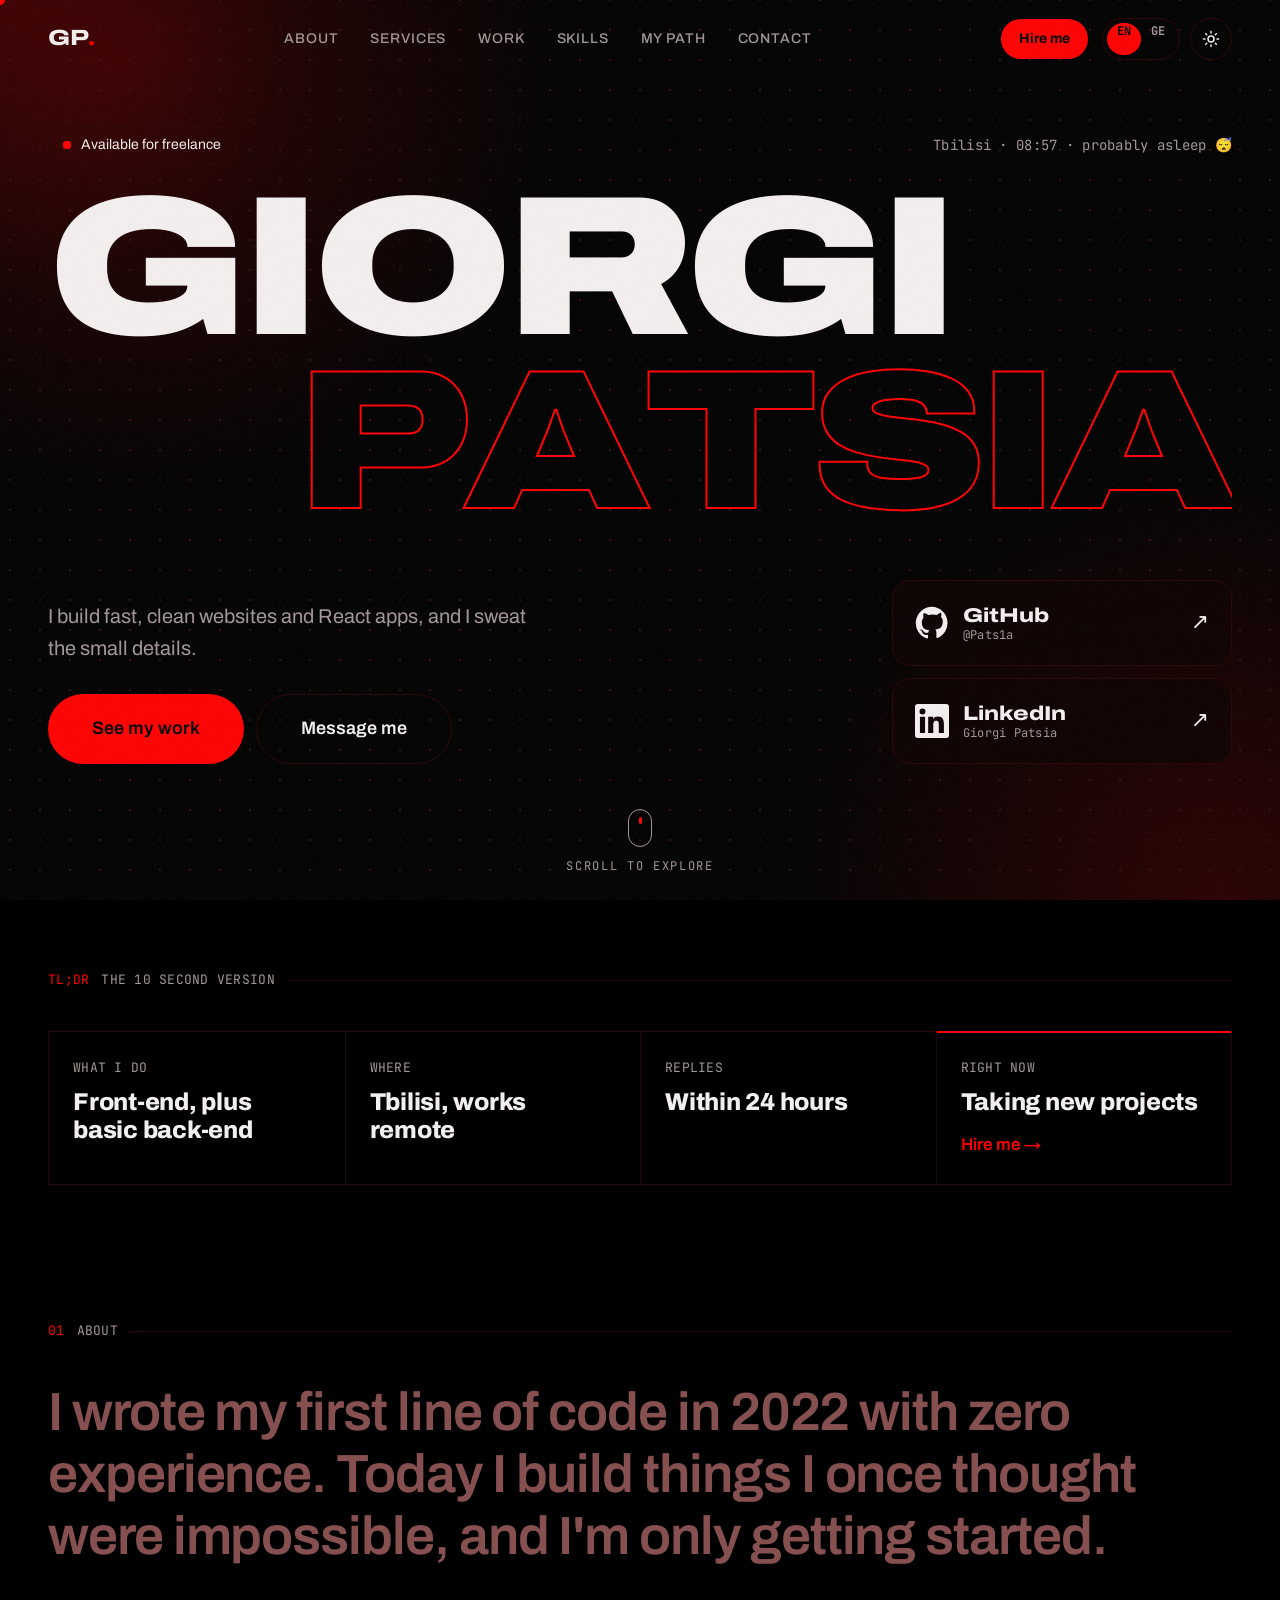
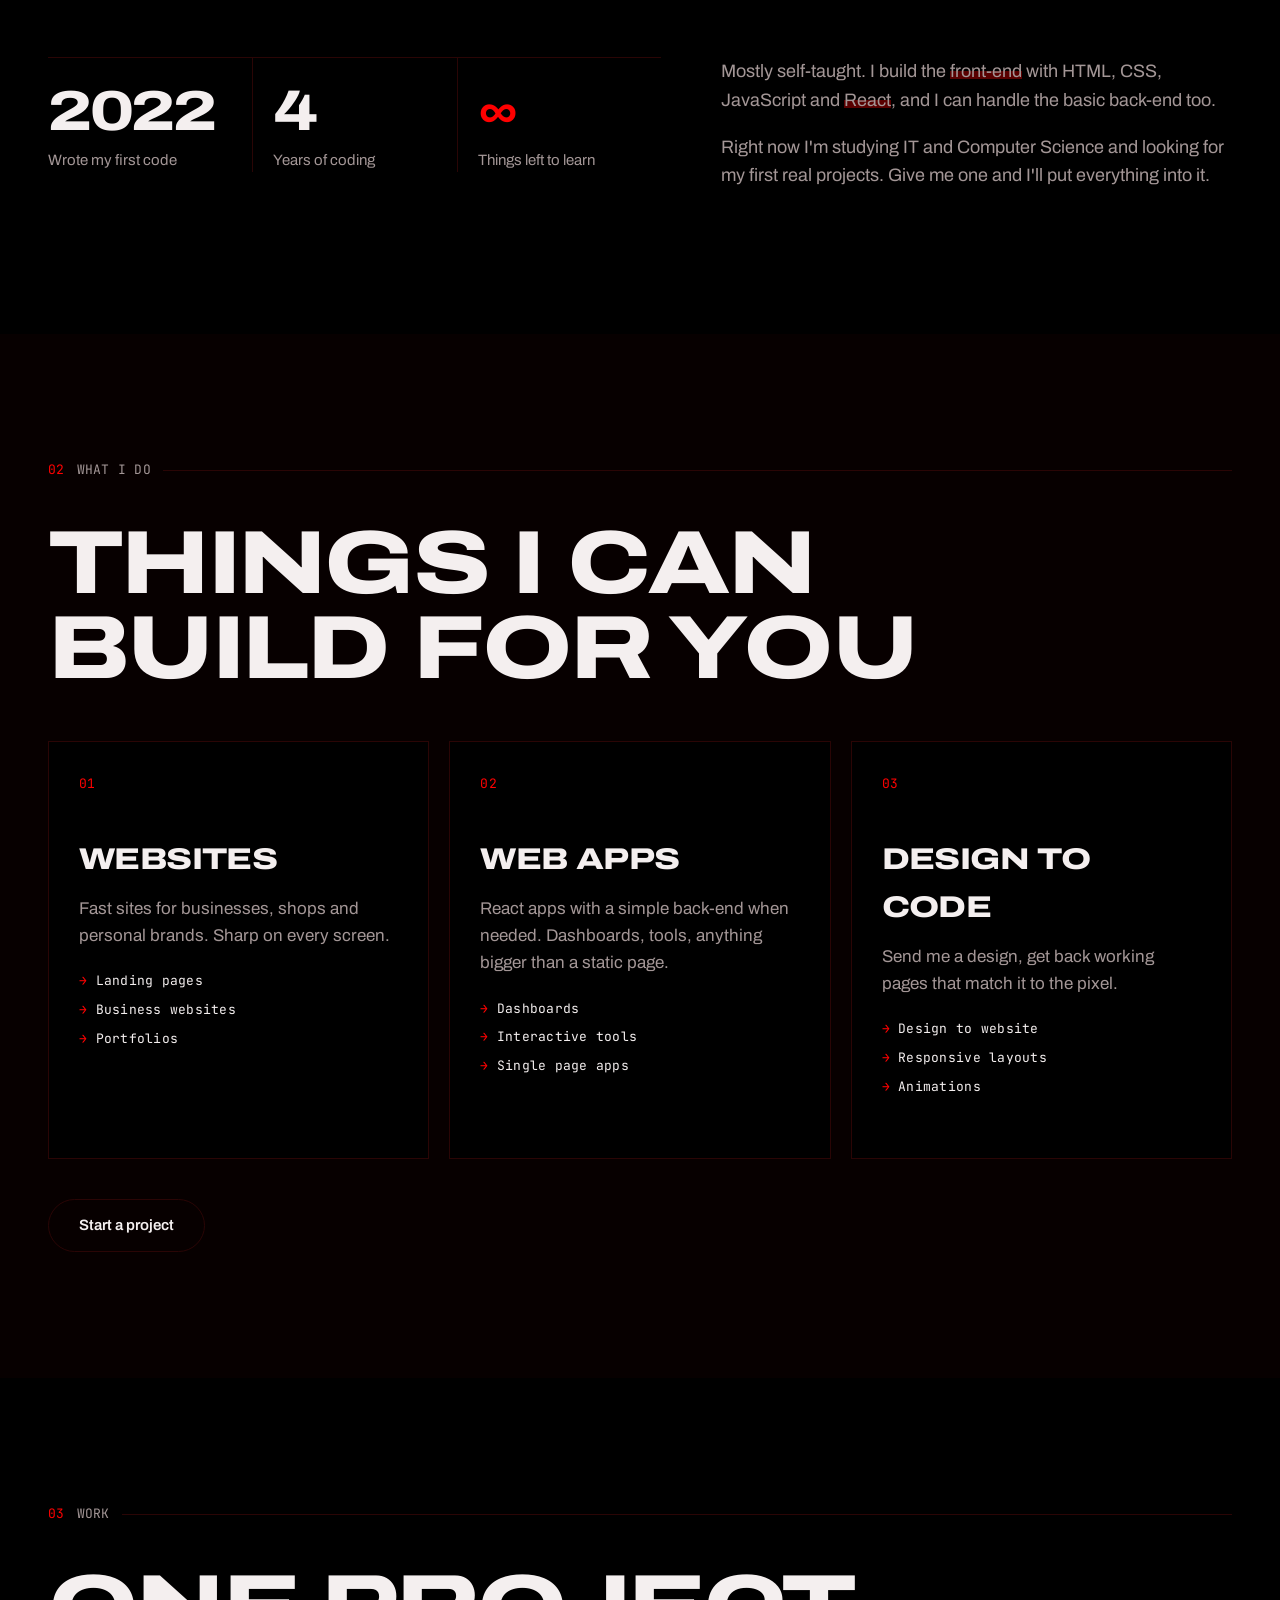
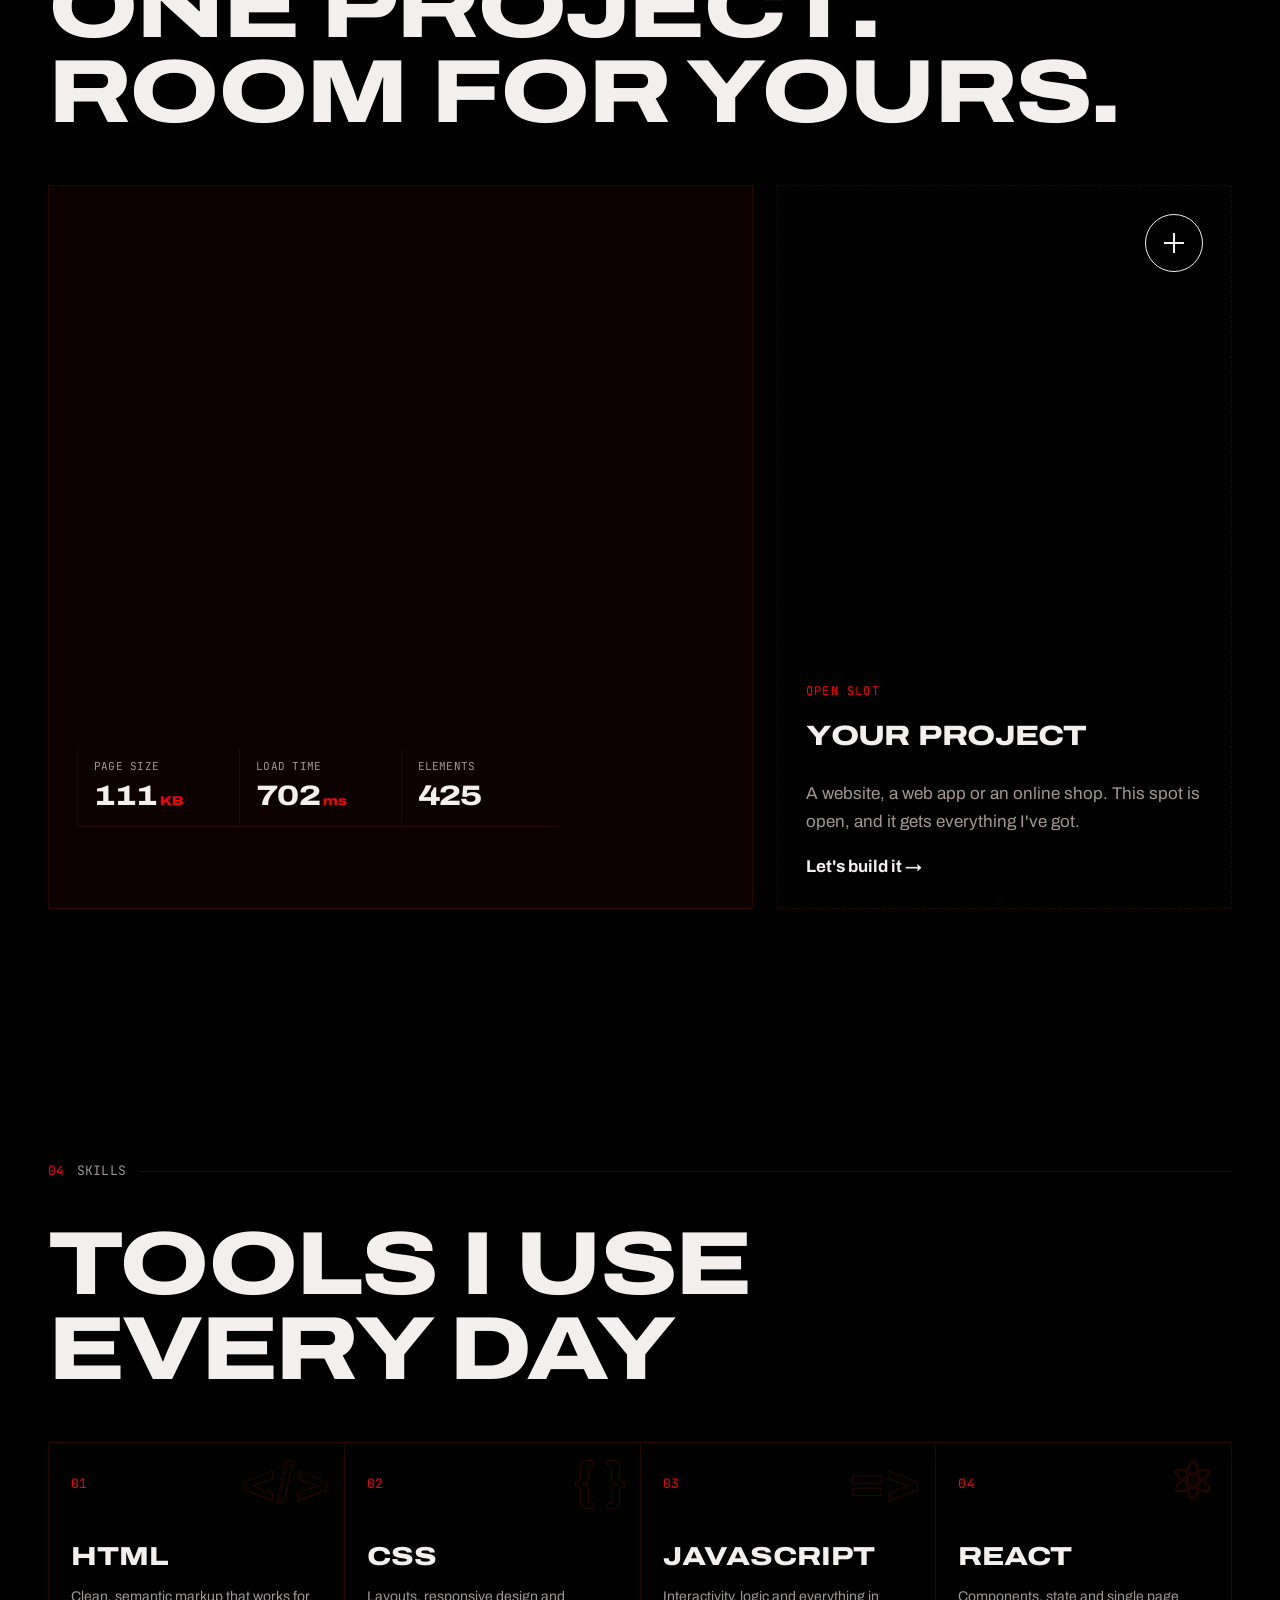
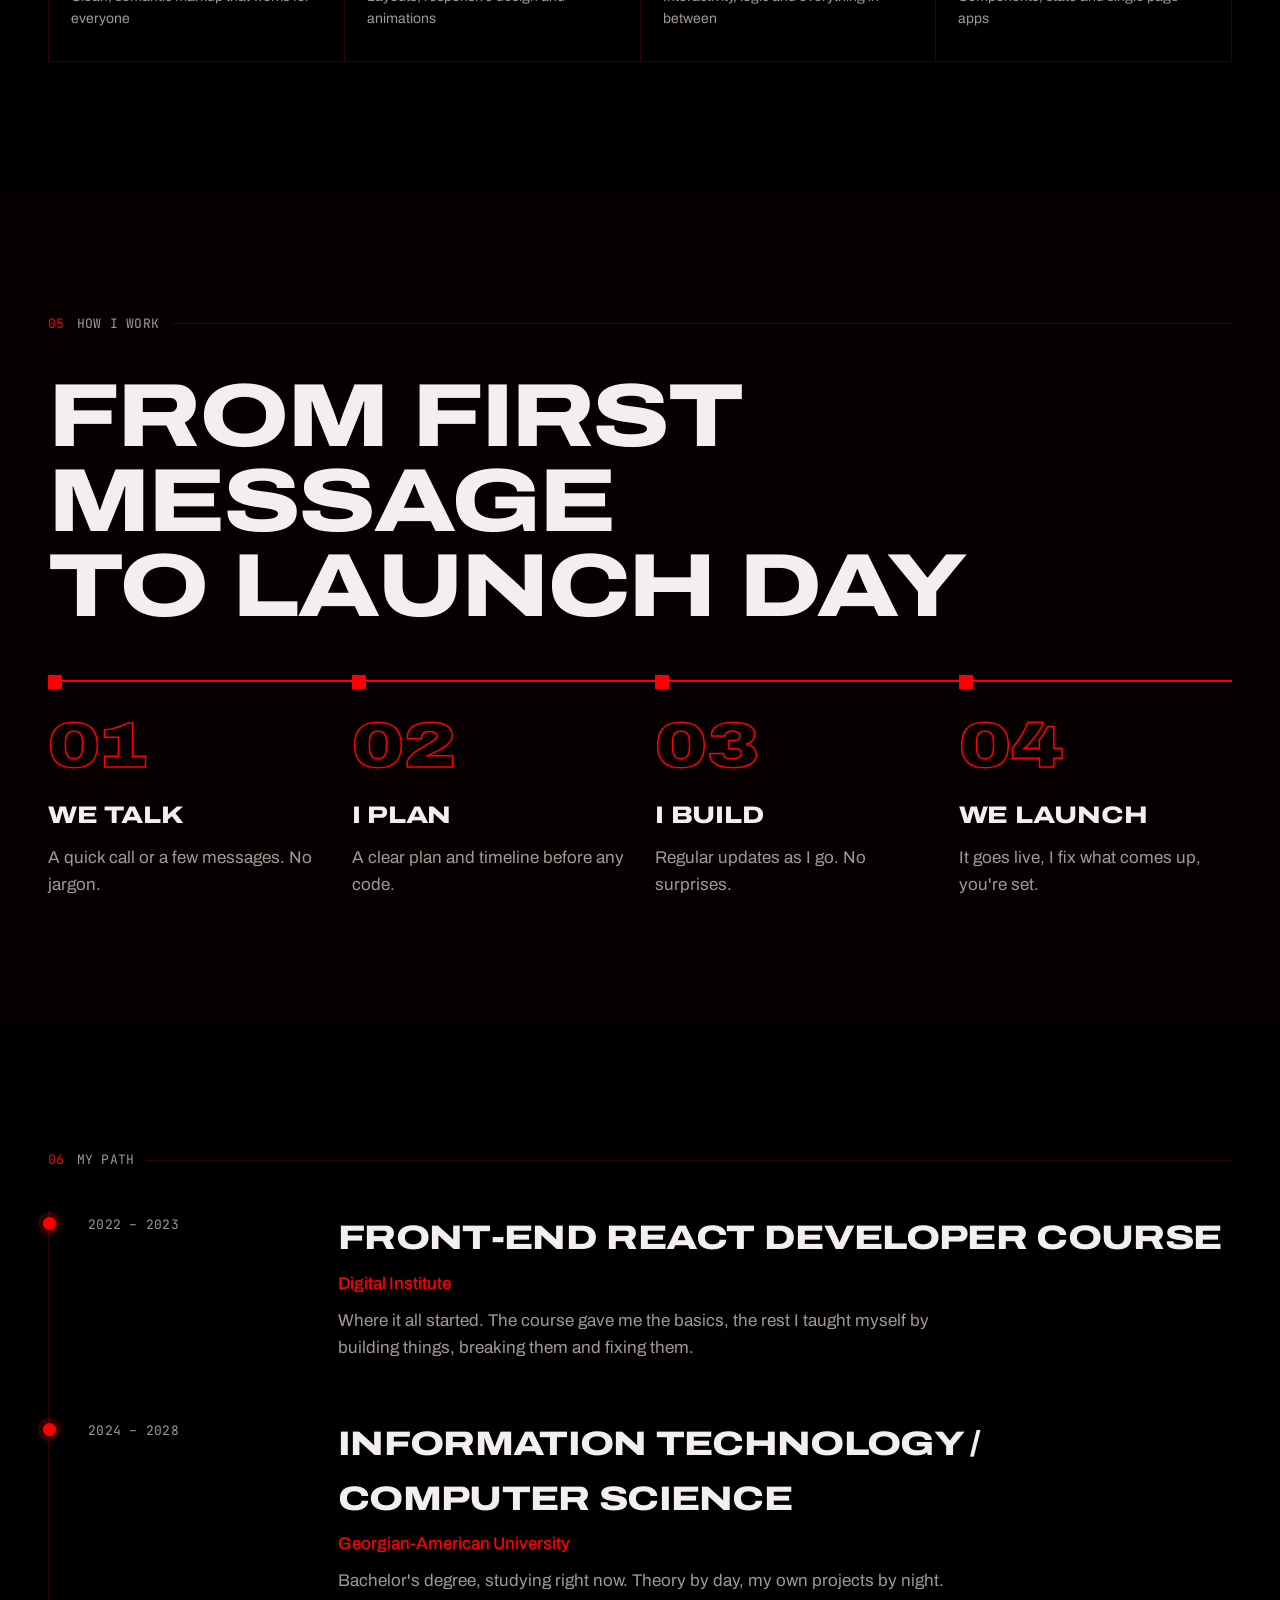
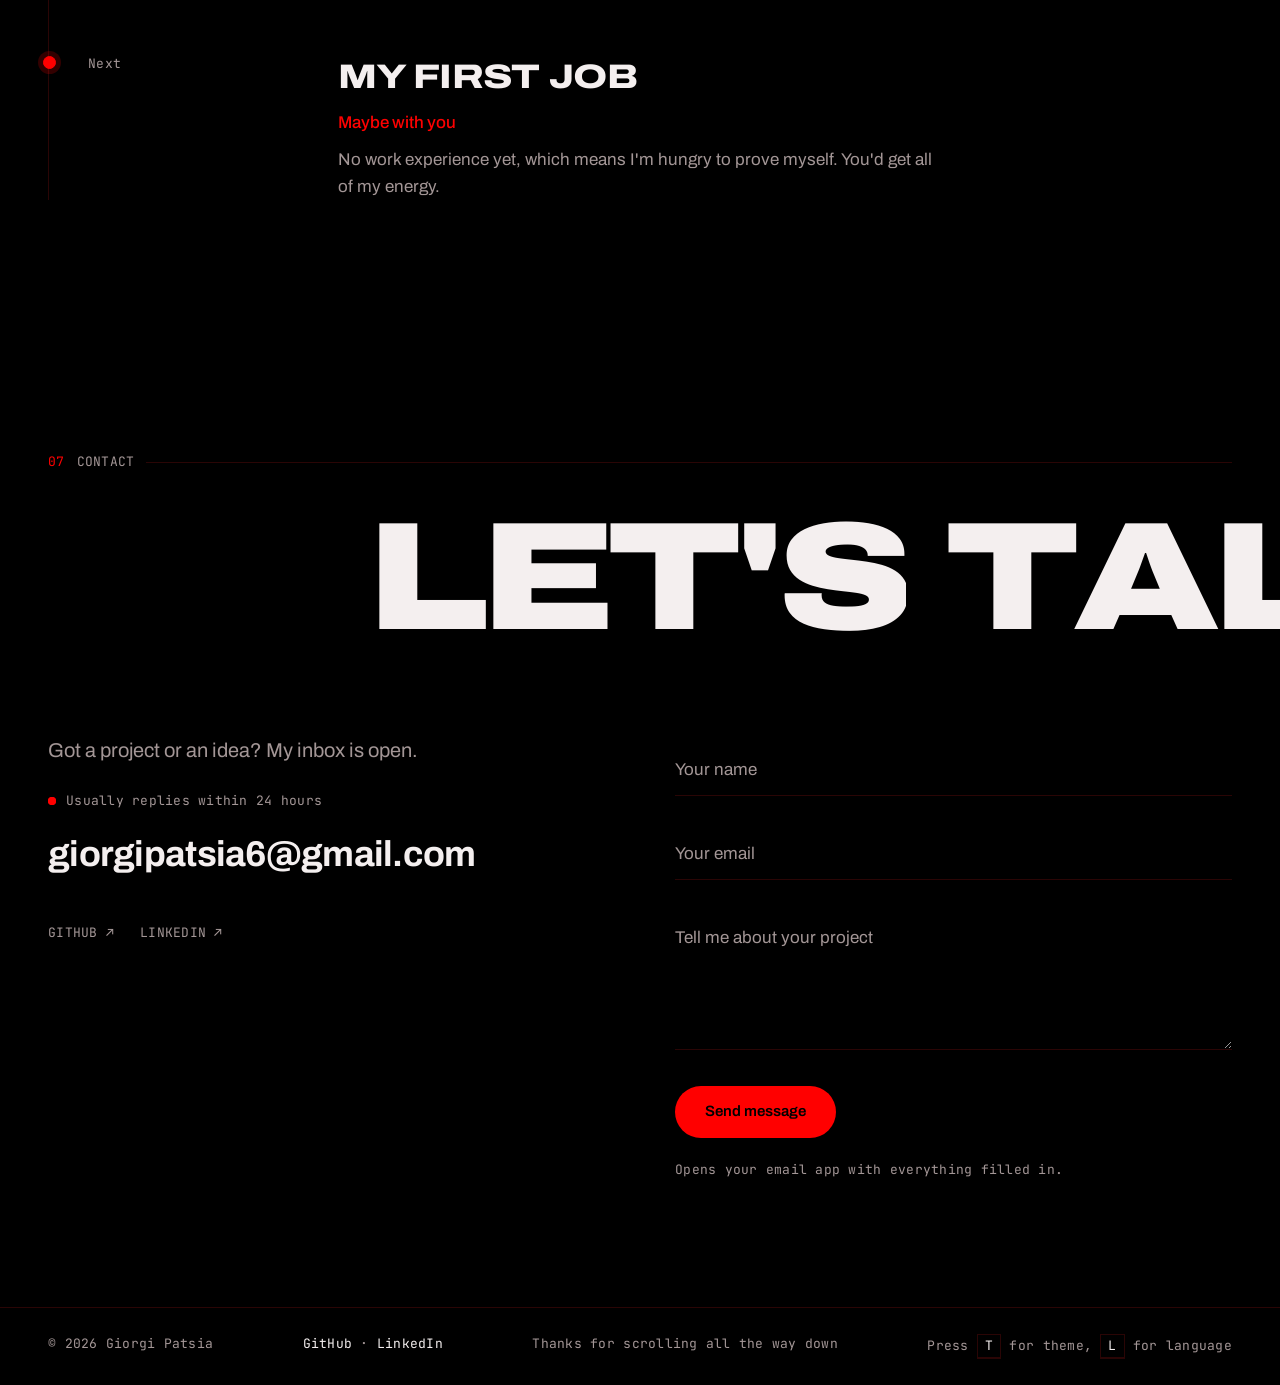
==== commit 3543b12d: "Design pass: simpler work section, one services button, no 3D background Work is now a plain two car" ====
--- a/index.html
+++ b/index.html
@@ -25,14 +25,11 @@
   <link href="https://fonts.googleapis.com/css2?family=Archivo:wdth,wght@62..125,300..900&family=JetBrains+Mono:wght@400;500&family=Noto+Sans+Georgian:wdth,wght@62.5..100,300..900&display=swap" rel="stylesheet" media="print" onload="this.media='all'">
   <noscript><link href="https://fonts.googleapis.com/css2?family=Archivo:wdth,wght@62..125,300..900&family=JetBrains+Mono:wght@400;500&family=Noto+Sans+Georgian:wdth,wght@62.5..100,300..900&display=swap" rel="stylesheet"></noscript>
   <link rel="stylesheet" href="style.css">
-  <!-- without javascript: skip the intro, show everything, stack the projects -->
+  <!-- without javascript: skip the intro and show everything -->
   <noscript>
     <style>
       .curtain, .lang-btn, .theme-btn, .cursor, .hero-where { display: none !important; }
       .hero-meta, .hero-intro, .hero-actions, .hero-links, .scroll-cue { opacity: 1 !important; translate: 0 0 !important; }
-      .work { height: auto !important; padding: 90px 0; }
-      .work-sticky { position: static; height: auto; overflow: visible; }
-      .work-track { flex-wrap: wrap; }
     </style>
   </noscript>
 
@@ -204,110 +201,64 @@
         <h3 data-i18n="services.web.title">Websites</h3>
         <p data-i18n="services.web.text">Fast sites for businesses, shops and personal brands. Sharp on every screen.</p>
         <ul class="mono"><li data-i18n="services.web.1">Landing pages</li><li data-i18n="services.web.2">Business websites</li><li data-i18n="services.web.3">Portfolios</li></ul>
-        <a href="#contact" class="service-link"><span data-i18n="services.start">Start a project</span> <span>→</span></a>
       </article>
       <article class="service">
         <span class="service-num mono">02</span>
         <h3 data-i18n="services.app.title">Web apps</h3>
         <p data-i18n="services.app.text">React apps with a simple back-end when needed. Dashboards, tools, anything bigger than a static page.</p>
         <ul class="mono"><li data-i18n="services.app.1">Dashboards</li><li data-i18n="services.app.2">Interactive tools</li><li data-i18n="services.app.3">Single page apps</li></ul>
-        <a href="#contact" class="service-link"><span data-i18n="services.start">Start a project</span> <span>→</span></a>
       </article>
       <article class="service">
         <span class="service-num mono">03</span>
         <h3 data-i18n="services.design.title">Design to code</h3>
         <p data-i18n="services.design.text">Send me a design, get back working pages that match it to the pixel.</p>
         <ul class="mono"><li data-i18n="services.design.1">Design to website</li><li data-i18n="services.design.2">Responsive layouts</li><li data-i18n="services.design.3">Animations</li></ul>
-        <a href="#contact" class="service-link"><span data-i18n="services.start">Start a project</span> <span>→</span></a>
       </article>
     </div>
-  </div>
-</section>
-
-
-<section id="work" class="work">
-  <div class="work-sticky">
-    <div class="container work-head">
-      <p class="label mono"><span>03</span><b data-i18n="work.label">Work</b></p>
-      <p class="mono work-count"><span id="work-current">01</span> / 04</p>
-    </div>
-
-    <div class="work-track" id="work-track">
+
+    <a href="#contact" class="btn btn-line magnetic services-cta"><span data-text="Start a project" data-i18n="services.start">Start a project</span></a>
+  </div>
+</section>
+
+
+<section id="work" class="section work">
+  <div class="container">
+    <p class="label mono"><span>03</span><b data-i18n="work.label">Work</b></p>
+    <h2 class="big-title" data-i18n="work.title">One project.<br>Room for yours.</h2>
+
+    <div class="work-grid">
       <article class="project">
         <div class="project-img">
           <div class="mock"><div class="mock-bar"><i></i><i></i><i></i></div><div class="mock-body site">
             <b class="hero accent"></b><b class="line w70"></b><b class="line w40"></b>
             <div class="row3"><b></b><b class="accent"></b><b></b></div>
           </div></div>
-          <span class="project-num">01</span>
         </div>
         <div class="project-info">
           <h3 data-i18n="work.1.title">This website</h3>
           <p data-i18n="work.1.text">My portfolio, built from scratch. No templates, no frameworks, every animation written by hand.</p>
           <ul class="chips"><li>HTML</li><li>CSS</li><li>JavaScript</li></ul>
+
+          <p class="live-intro mono" data-i18n="site.intro">Measured live in your browser right now</p>
+          <div class="live">
+            <div><span class="mono" data-i18n="site.size">Page size</span><strong id="m-size">-</strong></div>
+            <div><span class="mono" data-i18n="site.load">Load time</span><strong id="m-load">-</strong></div>
+            <div><span class="mono" data-i18n="site.els">Elements</span><strong id="m-els">-</strong></div>
+            <div><span class="mono" data-i18n="site.fps">Frame rate</span><strong id="m-fps">-</strong></div>
+          </div>
+
           <div class="project-links"><a href="https://github.com/Pats1a/Portfolio-GP" target="_blank" rel="noopener" data-i18n="work.code">Code ↗</a></div>
         </div>
       </article>
 
-      <article class="project">
-        <div class="project-img">
-          <div class="mock"><div class="mock-bar"><i></i><i></i><i></i></div><div class="mock-body board">
-            <div><b class="h"></b><b></b><b class="accent"></b><b></b></div>
-            <div><b class="h"></b><b class="accent"></b><b></b></div>
-            <div><b class="h"></b><b></b><b></b><b class="accent"></b><b></b></div>
-          </div></div>
-          <span class="project-num">02</span>
-        </div>
-        <div class="project-info">
-          <h3 data-i18n="work.2.title">Your web app</h3>
-          <p data-i18n="work.2.text">A dashboard, a tool, anything interactive. This spot is waiting for it.</p>
-          <ul class="chips"><li class="open" data-i18n="work.open">Open slot</li></ul>
-          <div class="project-links"><a href="#contact" data-i18n="work.claim">Let's build it →</a></div>
-        </div>
-      </article>
-
-      <article class="project">
-        <div class="project-img">
-          <div class="mock"><div class="mock-bar"><i></i><i></i><i></i></div><div class="mock-body shop">
-            <div><b class="pic accent"></b><b class="line w60"></b></div>
-            <div><b class="pic"></b><b class="line w40"></b></div>
-            <div><b class="pic"></b><b class="line w60"></b></div>
-            <div><b class="pic"></b><b class="line w40"></b></div>
-            <div><b class="pic accent"></b><b class="line w60"></b></div>
-            <div><b class="pic"></b><b class="line w40"></b></div>
-          </div></div>
-          <span class="project-num">03</span>
-        </div>
-        <div class="project-info">
-          <h3 data-i18n="work.3.title">Your online shop</h3>
-          <p data-i18n="work.3.text">Products, cart, checkout. Fast and simple to use.</p>
-          <ul class="chips"><li class="open" data-i18n="work.open">Open slot</li></ul>
-          <div class="project-links"><a href="#contact" data-i18n="work.claim">Let's build it →</a></div>
-        </div>
-      </article>
-
-      <article class="project">
-        <div class="project-img">
-          <div class="mock"><div class="mock-bar"><i></i><i></i><i></i></div><div class="mock-body tool">
-            <div class="panel"><b class="line w60"></b>
-              <div class="toggle"><b class="line"></b><b class="switch accent"></b></div>
-              <div class="toggle"><b class="line"></b><b class="switch"></b></div>
-              <div class="toggle"><b class="line"></b><b class="switch accent"></b></div>
-            </div>
-          </div></div>
-          <span class="project-num">04</span>
-        </div>
-        <div class="project-info">
-          <h3 data-i18n="work.4.title">Your idea</h3>
-          <p data-i18n="work.4.text">Something nobody has built yet? Even better. Let's figure it out together.</p>
-          <ul class="chips"><li class="open" data-i18n="work.open">Open slot</li></ul>
-          <div class="project-links"><a href="#contact" data-i18n="work.claim">Let's build it →</a></div>
-        </div>
-      </article>
-    </div>
-
-    <div class="container">
-      <div class="work-bar"><i id="work-bar"></i></div>
+      <!-- the empty spot, the whole card is a link to the contact form -->
+      <a href="#contact" class="project project-next">
+        <span class="next-plus" aria-hidden="true"></span>
+        <span class="mono next-tag" data-i18n="work.open">Open slot</span>
+        <h3 data-i18n="work.2.title">Your project</h3>
+        <p data-i18n="work.2.text">A website, a web app or an online shop. This spot is open, and it gets everything I've got.</p>
+        <span class="next-cta"><span data-i18n="work.claim">Let's build it</span> →</span>
+      </a>
     </div>
   </div>
 </section>
@@ -364,6 +315,22 @@
     <p class="label mono"><span>06</span><b data-i18n="exp.label">My path</b></p>
 
     <ol class="timeline" id="timeline">
+      <li class="job">
+        <span class="mono when">2022 – 2023</span>
+        <div>
+          <h3 data-i18n="exp.3.title">Front-end React Developer course</h3>
+          <p class="where">Digital Institute</p>
+          <p data-i18n="exp.3.text">Where it all started. The course gave me the basics, the rest I taught myself by building things, breaking them and fixing them.</p>
+        </div>
+      </li>
+      <li class="job">
+        <span class="mono when">2024 – 2028</span>
+        <div>
+          <h3 data-i18n="exp.2.title">Information Technology / Computer Science</h3>
+          <p class="where" data-i18n="exp.2.where">Georgian-American University</p>
+          <p data-i18n="exp.2.text">Bachelor's degree, studying right now. Theory by day, my own projects by night.</p>
+        </div>
+      </li>
       <li class="job">
         <span class="mono when" data-i18n="exp.next">Next</span>
         <div>
@@ -372,46 +339,14 @@
           <p data-i18n="exp.1.text">No work experience yet, which means I'm hungry to prove myself. You'd get all of my energy.</p>
         </div>
       </li>
-      <li class="job">
-        <span class="mono when">2024 – 2028</span>
-        <div>
-          <h3 data-i18n="exp.2.title">Information Technology / Computer Science</h3>
-          <p class="where" data-i18n="exp.2.where">Georgian-American University</p>
-          <p data-i18n="exp.2.text">Bachelor's degree, studying right now. Theory by day, my own projects by night.</p>
-        </div>
-      </li>
-      <li class="job">
-        <span class="mono when">2022 – 2023</span>
-        <div>
-          <h3 data-i18n="exp.3.title">Front-end React Developer course</h3>
-          <p class="where">Digital Institute</p>
-          <p data-i18n="exp.3.text">Where it all started. The course gave me the basics, the rest I taught myself by building things, breaking them and fixing them.</p>
-        </div>
-      </li>
     </ol>
   </div>
 </section>
 
 
-<section class="section">
-  <div class="container">
-    <p class="label mono"><span>07</span><b data-i18n="site.label">This website</b></p>
-    <p class="live-intro" data-i18n="site.intro">
-      Hand-written HTML, CSS and JavaScript, no frameworks. Measured live in your browser:
-    </p>
-    <div class="live">
-      <div><span class="mono" data-i18n="site.size">Page size</span><strong id="m-size">-</strong></div>
-      <div><span class="mono" data-i18n="site.load">Load time</span><strong id="m-load">-</strong></div>
-      <div><span class="mono" data-i18n="site.els">Elements</span><strong id="m-els">-</strong></div>
-      <div><span class="mono" data-i18n="site.fps">Frame rate</span><strong id="m-fps">-</strong></div>
-    </div>
-  </div>
-</section>
-
-
 <section id="contact" class="section contact">
   <div class="container">
-    <p class="label mono"><span>08</span><b data-i18n="contact.label">Contact</b></p>
+    <p class="label mono"><span>07</span><b data-i18n="contact.label">Contact</b></p>
     <h2 class="talk" id="talk" data-i18n="contact.talk">Let's talk</h2>
 
     <div class="contact-grid">
--- a/style.css
+++ b/style.css
@@ -460,32 +460,9 @@
 .about-text p { color: var(--muted); font-size: 18px; margin-bottom: 1em; }
 
 
-/* ---- work: pinned, scrolls sideways ---- */
-.work { position: relative; height: 400vh; } /* real height is set in js from the track width */
-.work-sticky {
-  position: sticky;
-  top: 0;
-  height: 100vh;
-  height: 100svh;
-  display: flex;
-  flex-direction: column;
-  justify-content: center;
-  gap: 34px;
-  overflow: hidden;
-}
-.work-head { display: flex; justify-content: space-between; align-items: center; gap: 20px; }
-.work-head .label { flex: 1; margin: 0; }
-.work-count { color: var(--muted); }
-.work-count span { color: var(--red); }
-
-.work-track {
-  display: flex;
-  gap: 32px;
-  padding: 0 max(var(--pad), (100vw - 1240px) / 2);
-  will-change: transform;
-}
+/* ---- work: the one real project, and an open spot next to it ---- */
+.work-grid { display: grid; grid-template-columns: 1.55fr 1fr; gap: 24px; }
 .project {
-  flex: 0 0 min(560px, 78vw);
   display: flex;
   flex-direction: column;
   border: 1px solid var(--line);
@@ -495,7 +472,7 @@
 .project:hover { border-color: var(--red); }
 .project-img {
   position: relative;
-  aspect-ratio: 16 / 10;
+  aspect-ratio: 16 / 7;
   overflow: hidden;
   background:
     radial-gradient(circle at 75% 25%, var(--red-2), transparent 55%),
@@ -505,38 +482,12 @@
 [data-theme="light"] .project-img {
   background: radial-gradient(circle at 75% 25%, rgba(255, 0, 0, .25), transparent 55%), #fff;
 }
-/* fine grid lines over the placeholder */
-.project-img::before {
-  content: "";
-  position: absolute;
-  inset: 0;
-  background-image: linear-gradient(var(--line) 1px, transparent 1px), linear-gradient(90deg, var(--line) 1px, transparent 1px);
-  background-size: 32px 32px;
-  opacity: .6;
-  transition: transform 1.2s var(--ease);
-}
-.project:hover .project-img::before { transform: scale(1.15) rotate(2deg); }
-.project-num {
-  position: absolute;
-  bottom: -.12em; right: 14px;
-  font-size: clamp(90px, 12vw, 170px);
-  font-weight: 900;
-  font-stretch: var(--wide);
-  line-height: 1;
-  color: transparent;
-  -webkit-text-stroke: 1.5px var(--text);
-  opacity: .8;
-  transition: transform .8s var(--ease), color .5s;
-}
-.project:hover .project-num { transform: translateY(-14px); color: var(--red); -webkit-text-stroke-color: var(--red); }
 
 .project-info { padding: 26px 28px 28px; display: flex; flex-direction: column; flex: 1; }
 .project h3 { font-size: 28px; font-weight: 800; font-stretch: var(--wide); letter-spacing: -.02em; text-transform: uppercase; margin-bottom: 10px; }
 .project-info > p { color: var(--muted); margin-bottom: 18px; }
-.chips { display: flex; flex-wrap: wrap; gap: 6px; margin-bottom: 22px; }
+.chips { display: flex; flex-wrap: wrap; gap: 6px; margin-bottom: 26px; }
 .chips li { padding: 4px 12px; border: 1px solid var(--line); border-radius: 999px; font-size: 13px; color: var(--muted); }
-/* projects that don't exist yet */
-.chips .open { border-color: var(--red); color: var(--red); }
 .project-links { display: flex; gap: 22px; margin-top: auto; font-weight: 600; }
 .project-links a { position: relative; }
 .project-links a::after {
@@ -550,12 +501,64 @@
   transition: transform .4s var(--ease);
 }
 .project-links a:hover::after { transform: scaleX(1); transform-origin: left; }
-/* links that don't go anywhere yet look switched off. put a real address in the href and they come back */
-.project-links a[href="#"] { opacity: .35; pointer-events: none; }
-
-.work-bar { height: 2px; background: var(--line); }
-.work-bar i { display: block; height: 100%; width: 0; background: var(--red); }
-
+
+/* numbers about this page, measured in the visitor's browser */
+.live-intro { margin-bottom: 10px; font-size: 12px; color: var(--muted); text-transform: uppercase; letter-spacing: .08em; }
+[lang="ka"] .live-intro { text-transform: none; letter-spacing: 0; }
+.live { display: grid; grid-template-columns: repeat(4, 1fr); margin-bottom: 26px; border: 1px solid var(--line); }
+.live div { display: grid; gap: 6px; padding: 16px; }
+.live div + div { border-left: 1px solid var(--line); }
+.live .mono { color: var(--muted); font-size: 11px; text-transform: uppercase; }
+.live strong { font-size: clamp(22px, 2.2vw, 32px); font-weight: 800; font-stretch: var(--wide); letter-spacing: -.03em; line-height: 1; font-variant-numeric: tabular-nums; }
+.live small { font-size: .45em; color: var(--red); margin-left: 3px; letter-spacing: 0; }
+
+/* the open spot: dashed until you hover, then it fills red like the buttons */
+.project-next {
+  position: relative;
+  justify-content: flex-end;
+  gap: 12px;
+  min-height: 360px;
+  padding: 112px 28px 28px; /* room for the plus at the top */
+  border-style: dashed;
+  background: transparent;
+  overflow: hidden;
+  isolation: isolate;
+  transition: border-color .4s, color .35s var(--ease);
+}
+.project-next::before {
+  content: "";
+  position: absolute;
+  inset: 0;
+  z-index: -1;
+  background: var(--red);
+  transform: translateY(101%);
+  transition: transform .5s var(--ease);
+}
+.project-next:hover { border-style: solid; color: var(--on-red); }
+.project-next:hover::before { transform: none; }
+.project-next p { color: var(--muted); transition: color .35s; }
+.project-next:hover p, .project-next:hover .next-tag { color: var(--on-red); }
+.next-tag { color: var(--red); font-size: 12px; text-transform: uppercase; letter-spacing: .1em; transition: color .35s; }
+[lang="ka"] .next-tag { text-transform: none; letter-spacing: 0; }
+.next-plus {
+  position: absolute;
+  top: 28px; right: 28px;
+  width: 58px; height: 58px;
+  border: 1px solid currentColor;
+  border-radius: 50%;
+  transition: rotate .6s var(--ease);
+}
+.next-plus::before, .next-plus::after {
+  content: "";
+  position: absolute;
+  left: 50%; top: 50%;
+  width: 20px; height: 2px;
+  background: currentColor;
+  translate: -50% -50%;
+}
+.next-plus::after { rotate: 90deg; }
+.project-next:hover .next-plus { rotate: 90deg; }
+.next-cta { margin-top: 6px; font-weight: 700; }
 
 /* ---- skills ---- */
 .skills { display: grid; grid-template-columns: repeat(4, 1fr); border-top: 1px solid var(--line); border-left: 1px solid var(--line); }
@@ -620,16 +623,6 @@
 .job h3 { font-size: clamp(24px, 3vw, 34px); font-weight: 800; font-stretch: var(--wide); letter-spacing: -.02em; text-transform: uppercase; }
 .where { color: var(--red); font-weight: 500; margin: 4px 0 10px; }
 .job p:last-child { color: var(--muted); max-width: 36em; }
-
-
-/* ---- live numbers ---- */
-.live-intro { max-width: 36em; font-size: 20px; color: var(--muted); margin-bottom: 40px; }
-.live { display: grid; grid-template-columns: repeat(4, 1fr); border: 1px solid var(--line); }
-.live div { padding: 26px 24px; display: grid; gap: 10px; }
-.live div + div { border-left: 1px solid var(--line); }
-.live .mono { color: var(--muted); text-transform: uppercase; }
-.live strong { font-size: clamp(32px, 4vw, 52px); font-weight: 800; font-stretch: var(--wide); letter-spacing: -.03em; line-height: 1; font-variant-numeric: tabular-nums; }
-.live small { font-size: .4em; color: var(--red); margin-left: 4px; letter-spacing: 0; }
 
 
 /* ---- contact ---- */
@@ -856,9 +849,7 @@
 .service > p { color: var(--muted); margin-bottom: 22px; }
 .service ul { display: grid; gap: 8px; margin-bottom: 30px; color: var(--text); }
 .service li::before { content: "→ "; color: var(--red); }
-.service-link { margin-top: auto; font-weight: 600; }
-.service-link span { display: inline-block; color: var(--red); transition: transform .4s var(--ease); }
-.service-link:hover span { transform: translateX(6px); }
+.services-cta { margin-top: 40px; }
 
 
 /* ---- highlighter swipe on key phrases (when the text scrolls in) ---- */
@@ -1108,9 +1099,9 @@
 /* ---- little fake websites inside the project cards ---- */
 .mock {
   position: absolute;
-  left: 7%; top: 11%;
+  left: 12%; top: 14%;
   z-index: 1;
-  width: 64%;
+  width: 48%;
   aspect-ratio: 16 / 11;
   background: var(--bg);
   border: 1px solid var(--line);
@@ -1120,7 +1111,6 @@
   transition: transform .8s var(--ease), border-color .4s;
 }
 .project:hover .mock { transform: perspective(900px) translateY(-6px); border-color: var(--red); }
-.project-num { z-index: 2; }
 
 .mock-bar { display: flex; align-items: center; gap: 4px; height: 10%; padding: 0 7px; border-bottom: 1px solid var(--line); }
 .mock-bar i { width: 5px; height: 5px; background: var(--line); }
@@ -1146,27 +1136,12 @@
 .project:hover .mock b.accent { background: var(--red); animation: none; }
 
 .mock .line { height: 7px; min-height: 0; }
-.mock .w70 { width: 70%; } .mock .w60 { width: 60%; } .mock .w40 { width: 40%; }
-
-.board { grid-template-columns: repeat(3, 1fr); align-items: start; gap: 8px; }
-.board div { display: grid; gap: 6px; }
-.board b { height: 18px; }
-.board b.h { height: 7px; width: 60%; }
+.mock .w70 { width: 70%; } .mock .w40 { width: 40%; }
 
 .site { grid-template-rows: 2fr auto auto 1.3fr; gap: 7px; }
 .site .hero { height: 100%; }
 .row3 { display: grid; grid-template-columns: repeat(3, 1fr); gap: 7px; }
 .row3 b { height: 100%; }
-
-.tool { place-items: center; }
-.panel { width: 70%; display: grid; gap: 9px; padding: 10px; border: 1px solid var(--line); background: var(--card); }
-.toggle { display: flex; justify-content: space-between; align-items: center; gap: 10px; }
-.toggle .line { flex: 1; }
-.switch { width: 22px; min-height: 0; height: 11px; border-radius: 6px !important; }
-
-.shop { grid-template-columns: repeat(3, 1fr); gap: 8px; }
-.shop div { display: grid; gap: 5px; align-content: start; }
-.shop .pic { aspect-ratio: 1; height: auto; }
 
 
 /* ---- big symbols in the skill tiles ---- */
@@ -1260,9 +1235,8 @@
   .services { grid-template-columns: 1fr; }
   .steps { grid-template-columns: 1fr 1fr; row-gap: 50px; padding-top: 0; }
   .steps::before, .steps::after, .step::before { display: none; }
-  .live { grid-template-columns: 1fr 1fr; }
-  .live div:nth-child(3) { border-left: 0; }
-  .live div:nth-child(n + 3) { border-top: 1px solid var(--line); }
+  .work-grid { grid-template-columns: 1fr; }
+  .project-next { min-height: 260px; }
 }
 
 /* below 1100px the links don't fit next to the buttons (georgian ones are longer), so it's the menu button */
@@ -1307,12 +1281,6 @@
   .btn-big { padding: 18px 30px; font-size: 16px; }
   .hero-name .outline { -webkit-text-stroke-width: 1.5px; }
 
-  /* sideways scrolling doesn't feel right on phones, stack the projects instead */
-  .work { height: auto !important; padding: 90px 0; }
-  .work-sticky { position: static; height: auto; overflow: visible; }
-  .work-track { flex-direction: column; transform: none !important; padding: 0 var(--pad); }
-  .project { flex: none; }
-  .work-bar, .work-count { display: none; }
 
   .stats { grid-template-columns: 1fr 1fr 1fr; }
   .stat { padding-right: 10px; }
@@ -1320,6 +1288,8 @@
   .skills { grid-template-columns: 1fr 1fr; }
   .job { grid-template-columns: 1fr; gap: 6px; padding-left: 28px; }
   .live { grid-template-columns: 1fr 1fr; }
+  .live div:nth-child(3) { border-left: 0; }
+  .live div:nth-child(n + 3) { border-top: 1px solid var(--line); }
 }
 
 /* ---- background behind the whole site ---- */
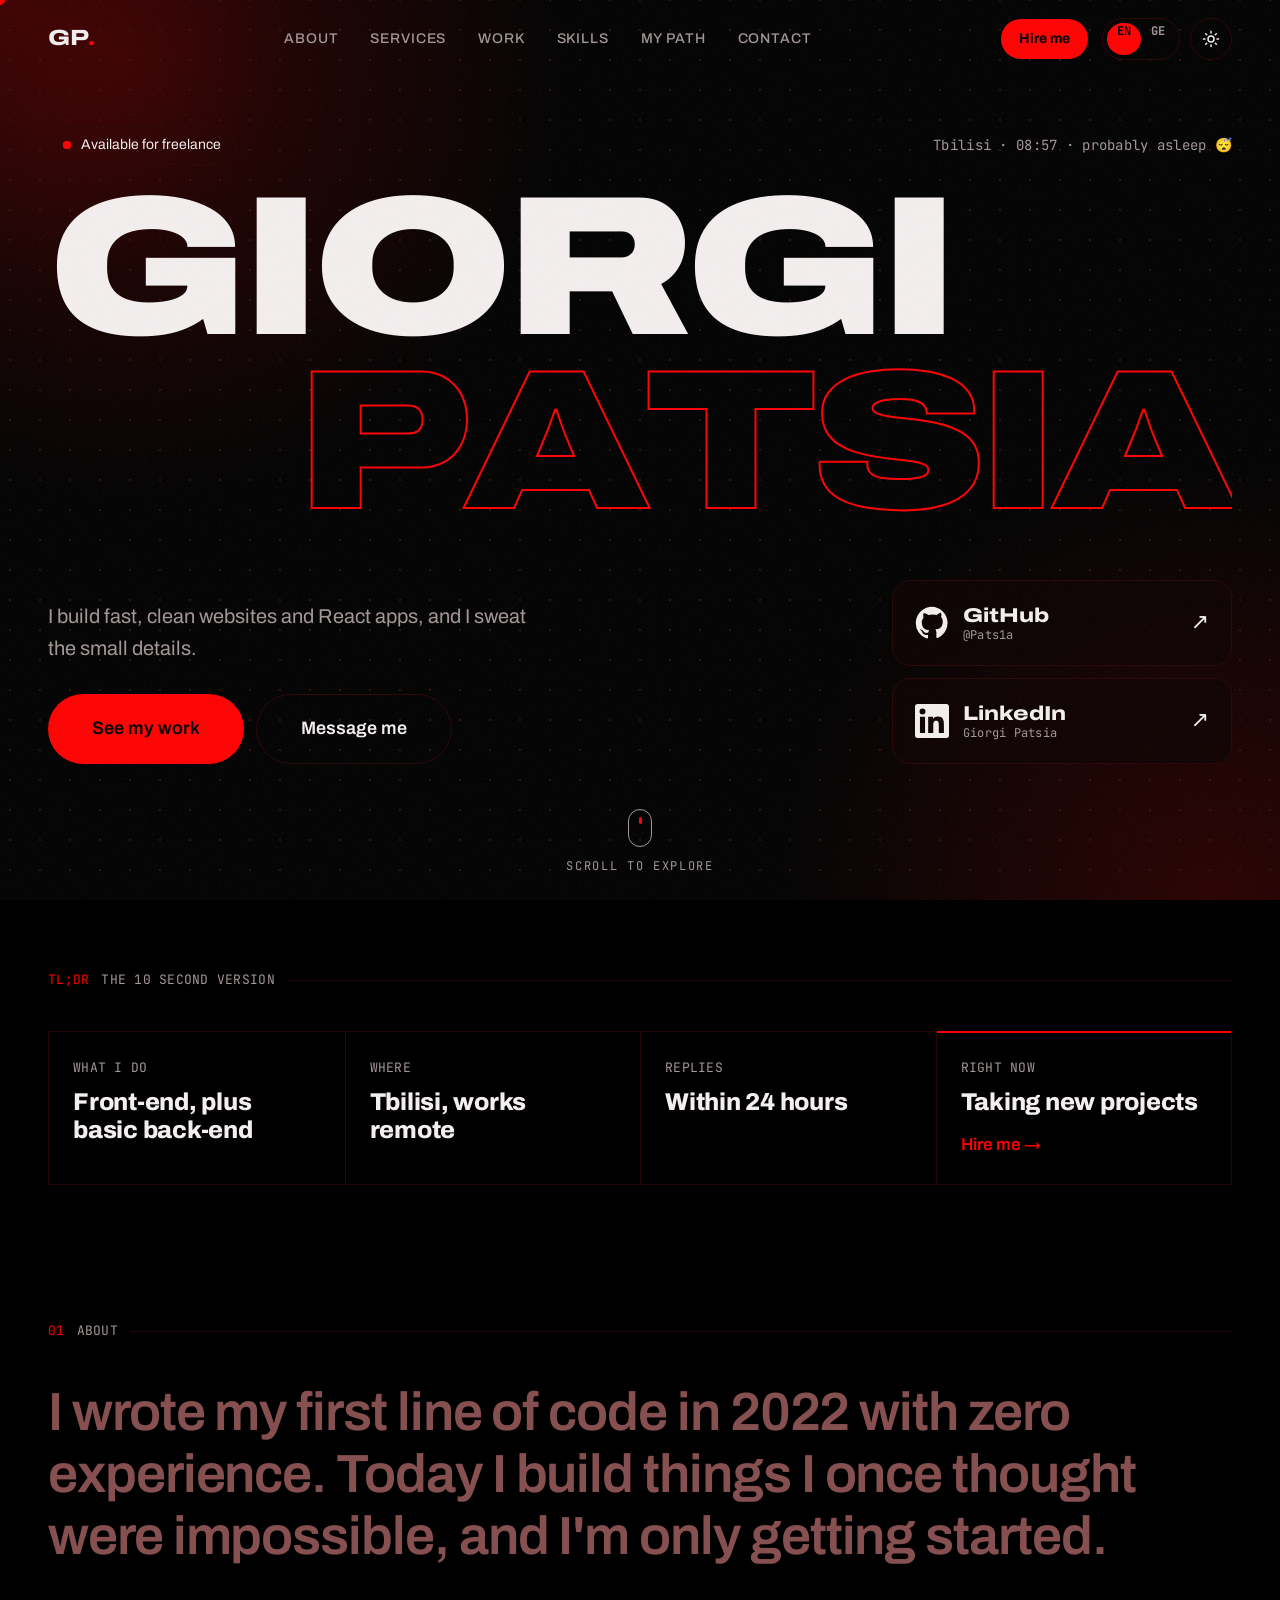
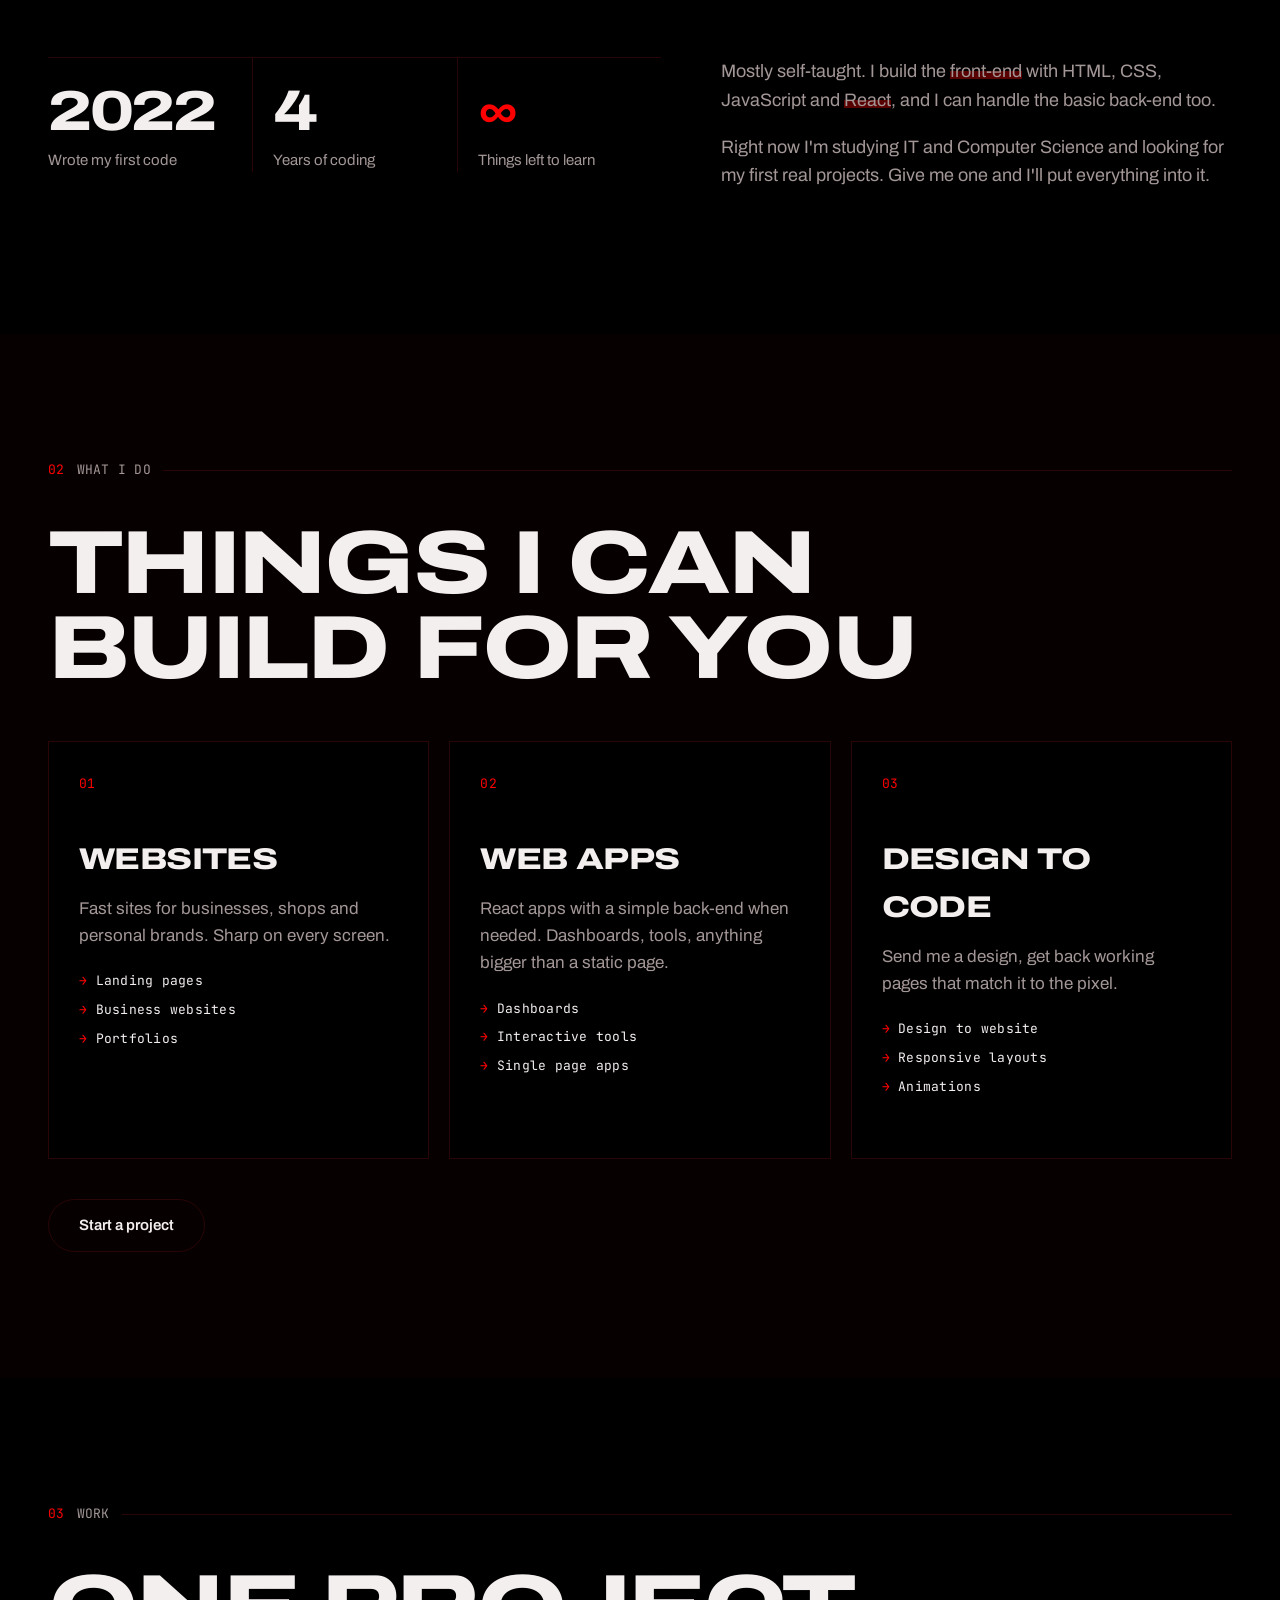
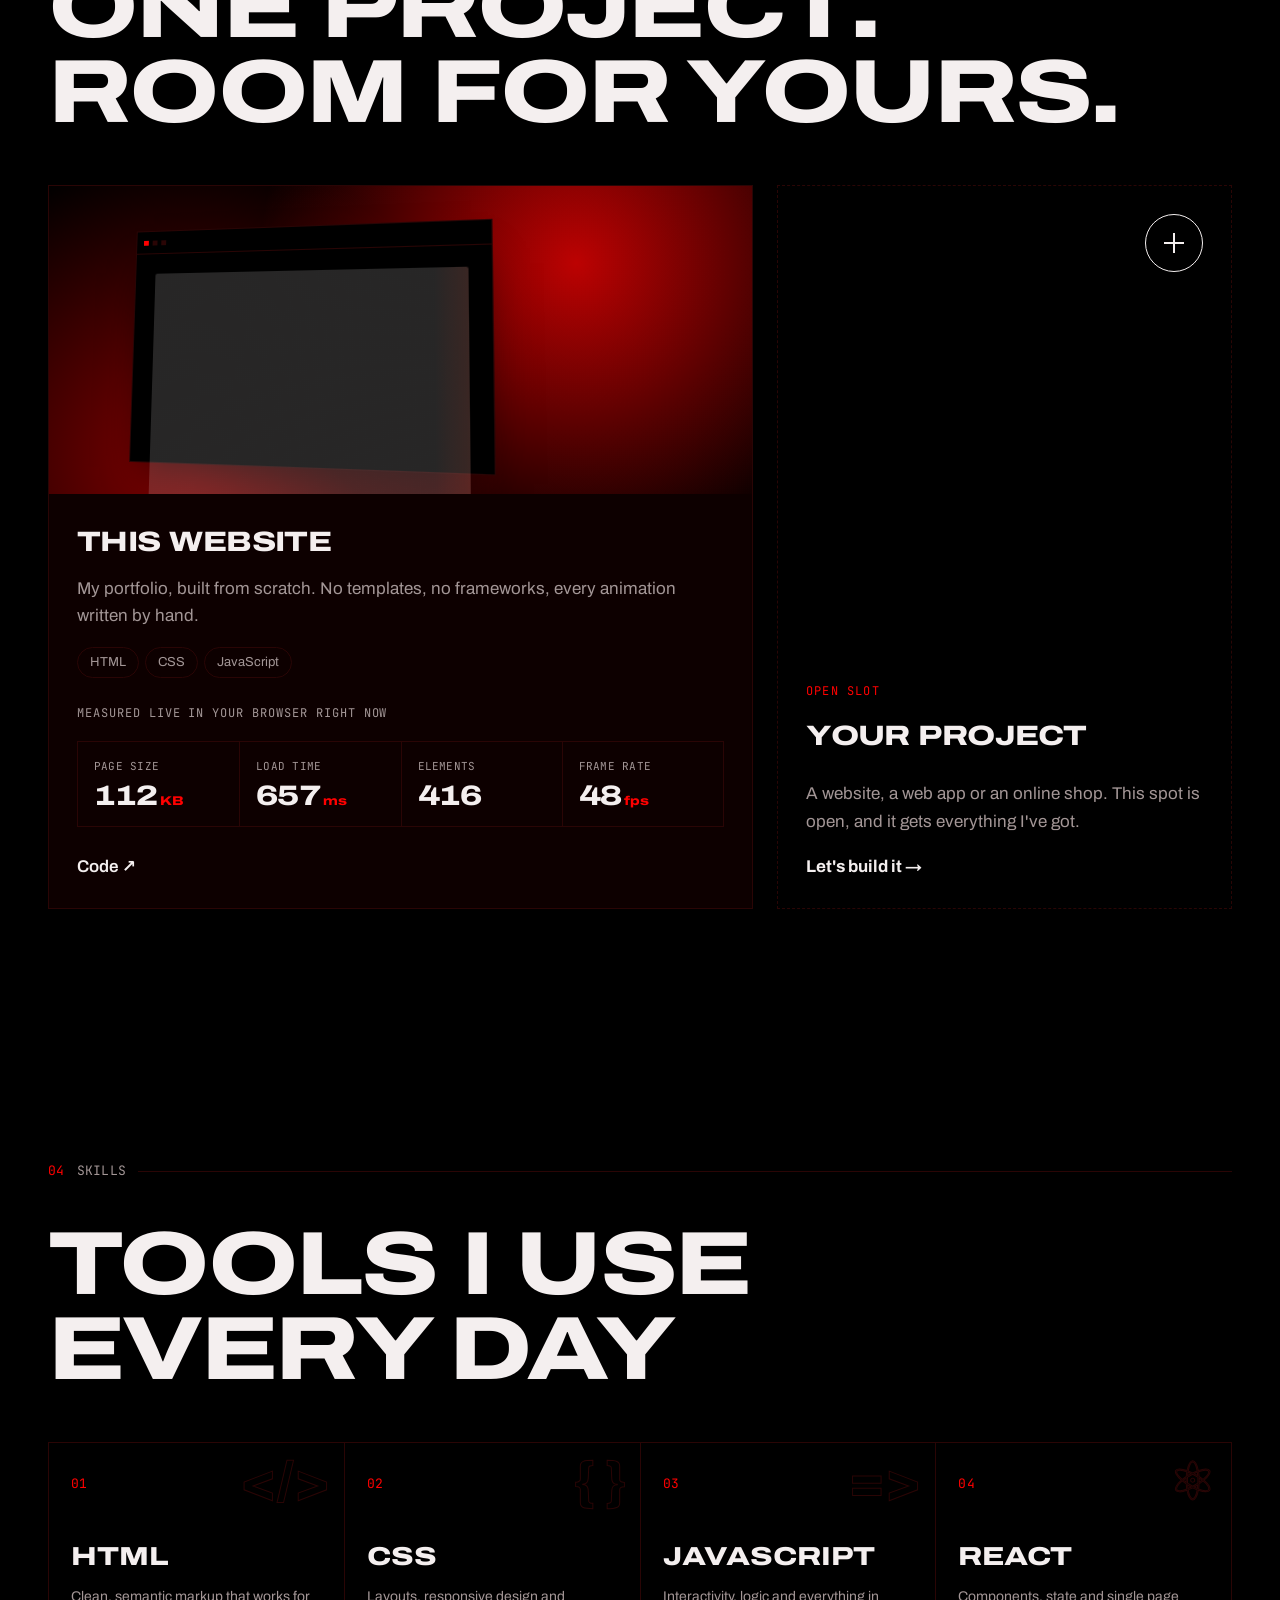
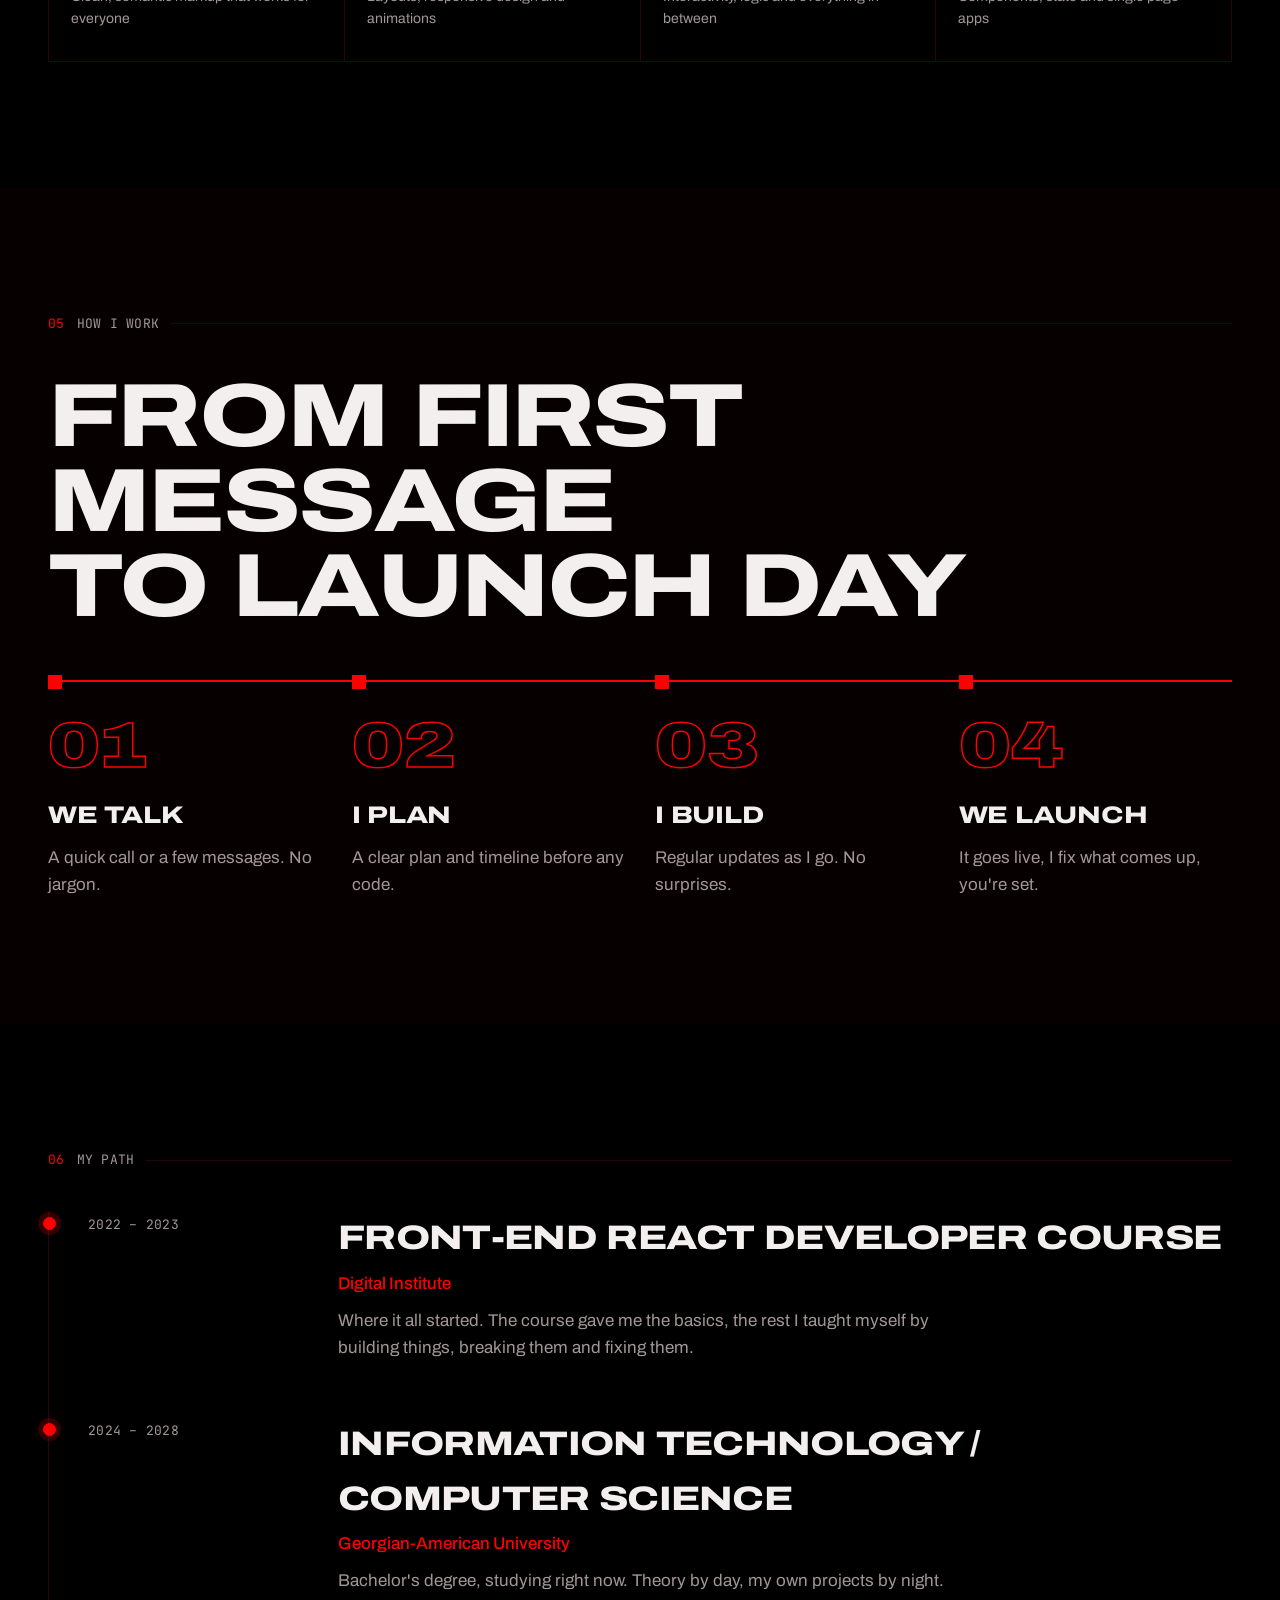
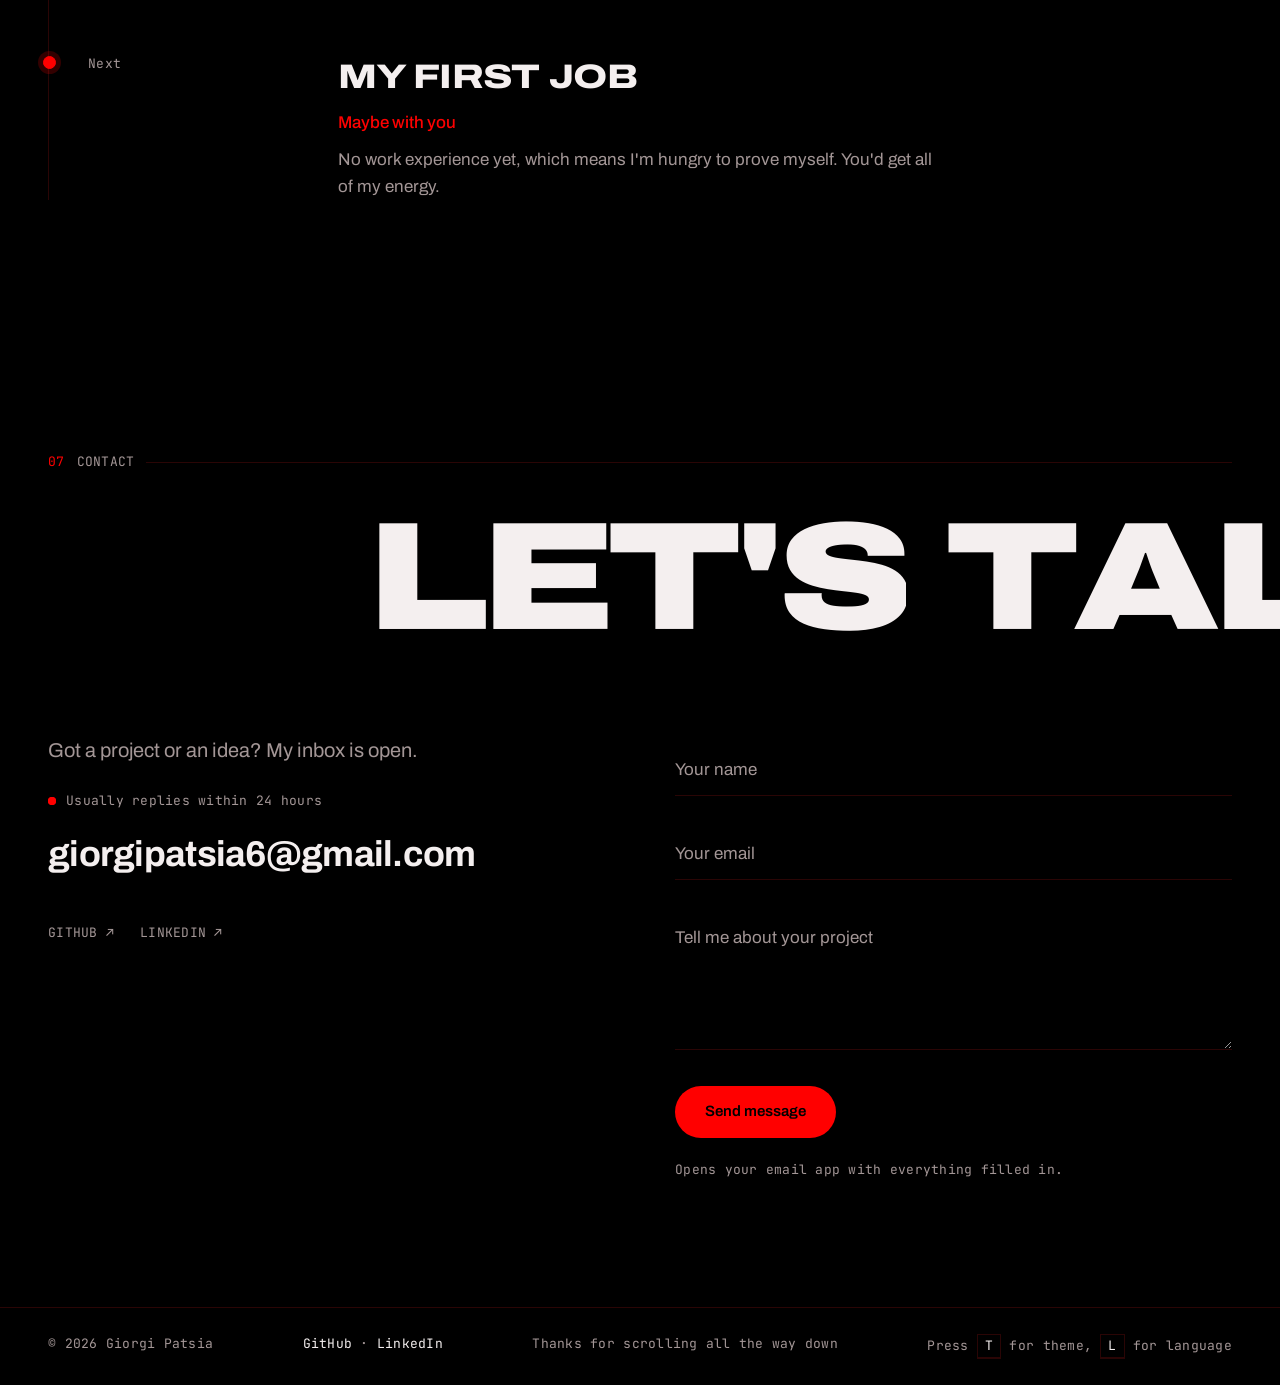
==== commit 37b93ec8: "New theme and language switches Theme comes down in strips like blinds, language switch pours red pa" ====
--- a/index.html
+++ b/index.html
@@ -48,9 +48,8 @@
   <span class="curtain-count" id="curtain-count">0</span>
 </div>
 
-<!-- language switch: red squares ripple out from the button and cover the page -->
-<div class="lang-tiles" id="lang-tiles" aria-hidden="true"></div>
-<div class="lang-word" id="lang-word" aria-hidden="true"></div>
+<!-- language switch: red paint pours over the page (drawn in js) -->
+<canvas class="lang-liquid" id="lang-liquid" aria-hidden="true"></canvas>
 
 <div class="progress" id="progress"></div>
 <div class="cursor" id="cursor"></div>
--- a/style.css
+++ b/style.css
@@ -1018,49 +1018,9 @@
   .logo { font-size: 19px; }
 }
 
-/* ---- language switch: squares ripple out from the button, cover the page, then clear ---- */
-.lang-tiles {
-  position: fixed;
-  inset: 0;
-  z-index: 360;
-  display: grid;
-  grid-template-columns: repeat(var(--cols, 12), 1fr);
-  grid-auto-rows: 1fr;
-  pointer-events: none;
-}
-.lang-tiles.in { pointer-events: all; } /* nothing clickable while it's covered */
-.lang-tiles i {
-  background: var(--red);
-  transform: scale(0) rotate(-90deg);
-  transition: transform .42s cubic-bezier(.65, 0, .35, 1);
-  transition-delay: var(--d);
-}
-/* a few darker squares so it doesn't look like one flat sheet */
-.lang-tiles i.dark { background: var(--red-2); }
-.lang-tiles i.darker { background: var(--red-3); }
-.lang-tiles.in i { transform: scale(1.06) rotate(0); } /* 1.06 hides the hairline gaps between squares */
-.lang-tiles.out i { transform: scale(0) rotate(90deg); }
-
-/* the new language's name, punched in over the squares */
-.lang-word {
-  position: fixed;
-  inset: 0;
-  z-index: 361;
-  display: grid;
-  place-items: center;
-  pointer-events: none;
-  font-size: clamp(56px, 14vw, 210px);
-  font-weight: 900;
-  font-stretch: var(--wide);
-  letter-spacing: -.03em;
-  color: var(--on-red);
-  opacity: 0;
-  transform: scale(1.3);
-  filter: blur(10px);
-  transition: opacity .3s, transform .5s var(--ease), filter .3s;
-}
-.lang-word.show { opacity: 1; transform: none; filter: none; }
-.lang-word.gone { opacity: 0; transform: scale(.8); filter: blur(6px); transition-duration: .25s; }
+/* ---- language switch: red paint, drawn in js ---- */
+.lang-liquid { position: fixed; inset: 0; z-index: 360; width: 100%; height: 100%; display: none; }
+.lang-liquid.on { display: block; } /* and while it is up, nothing underneath can be clicked */
 
 /* during the swap the split headings wait below their masks, then rise in */
 .relang .hero-name .l, .relang .talk .l, .relang .big-title .line > span {
@@ -1223,8 +1183,15 @@
 }
 
 
-/* theme switch: the new theme wipes down from the top (js runs it) */
+/* ---- theme switch (js runs the view transition and draws the blinds) ---- */
 ::view-transition-old(root), ::view-transition-new(root) { animation: none; mix-blend-mode: normal; }
+
+/* the new icon turns in from below */
+.theme-btn.turn svg { animation: icon-turn .6s var(--ease); }
+@keyframes icon-turn {
+  from { transform: rotate(-120deg) scale(.4); opacity: 0; }
+  to { transform: none; opacity: 1; }
+}
 
 
 @media (max-width: 1000px) {
@@ -1380,7 +1347,8 @@
   .hero-meta, .hero-intro, .hero-actions, .hero-links, .scroll-cue, .reveal { opacity: 1; translate: 0 0; transform: none; transition: none; }
   .pulse::after, .mouse i, body::after { animation: none; }
   .service, .to-top i, mark { transition: none; }
-  .curtain, .lang-tiles, .lang-word { display: none; }
+  .curtain, .lang-liquid { display: none; }
+  .theme-btn.turn svg, .lang-btn.pop { animation: none; }
   .mock b, .hire-btn::after { animation: none; }
   .hero-name.glitch .row { animation: none; }
   .statement, .talk, .big-title.reveal.in { transform: none; }
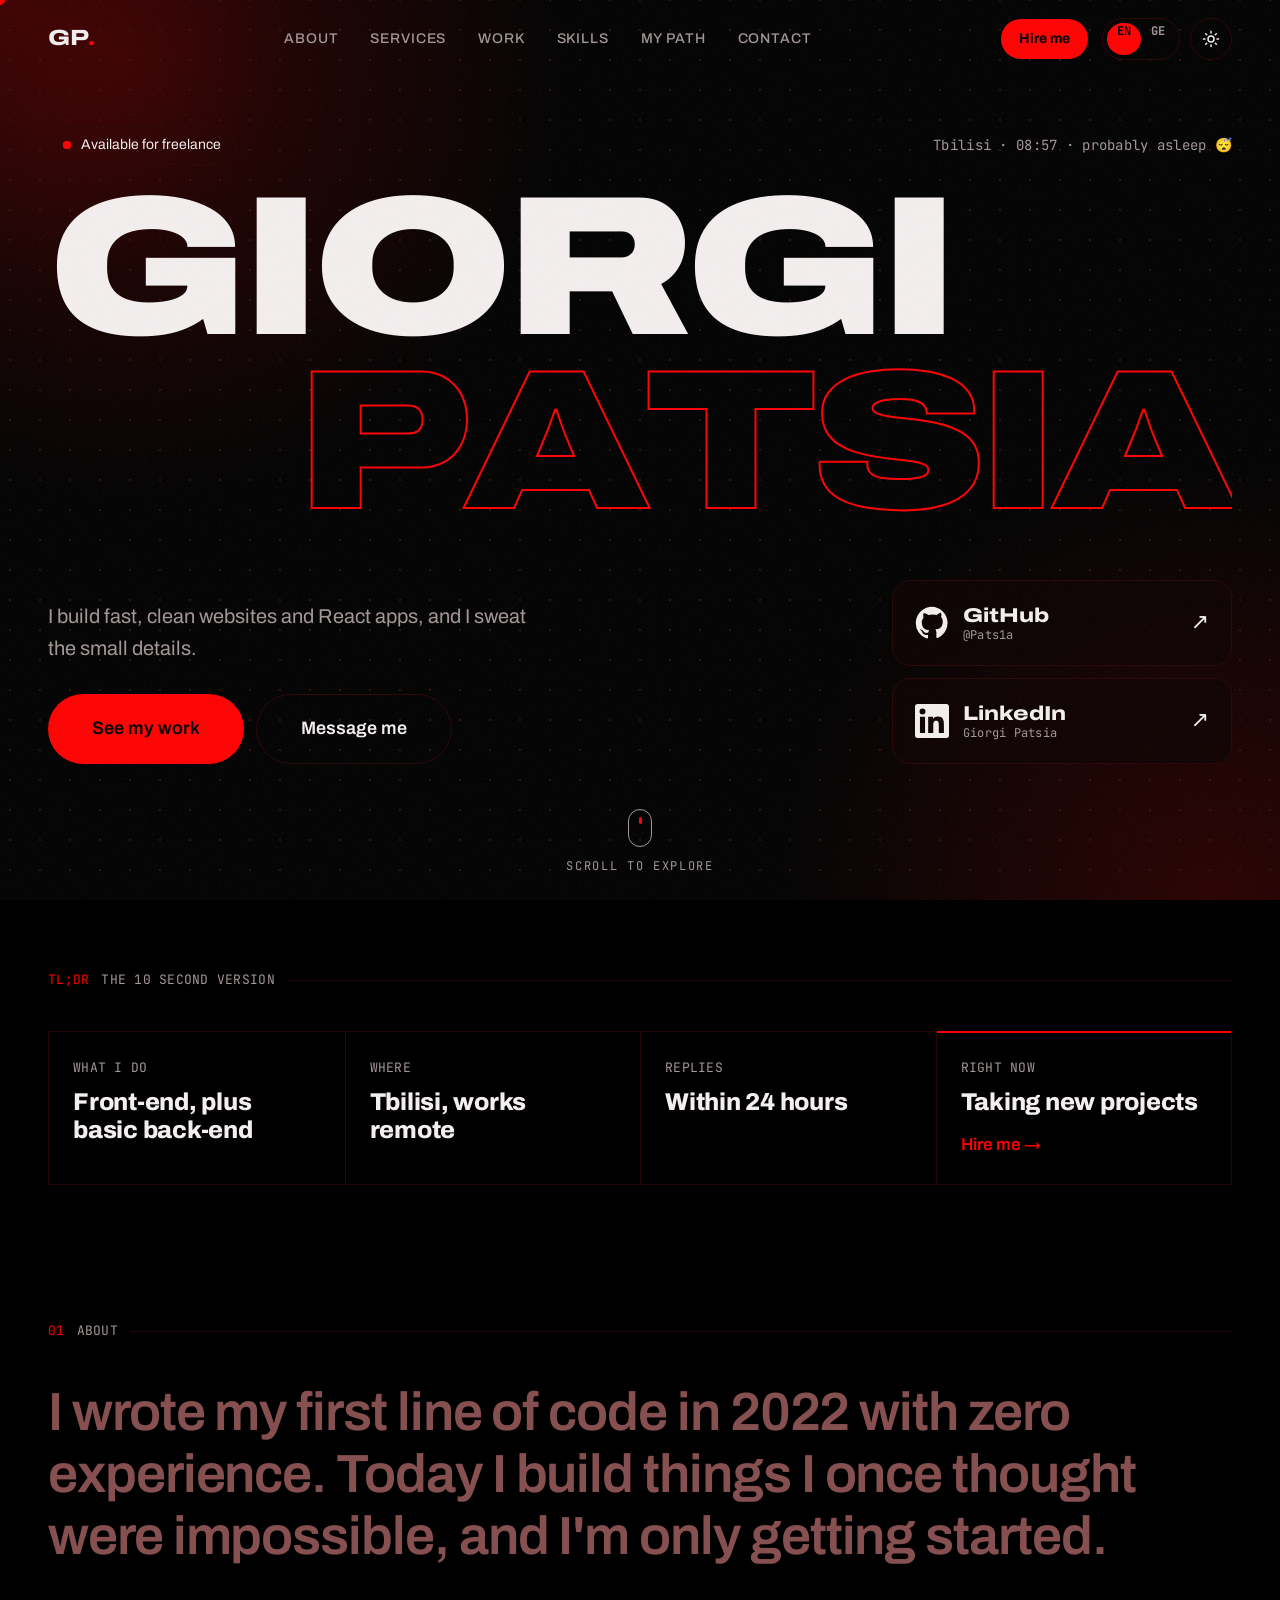
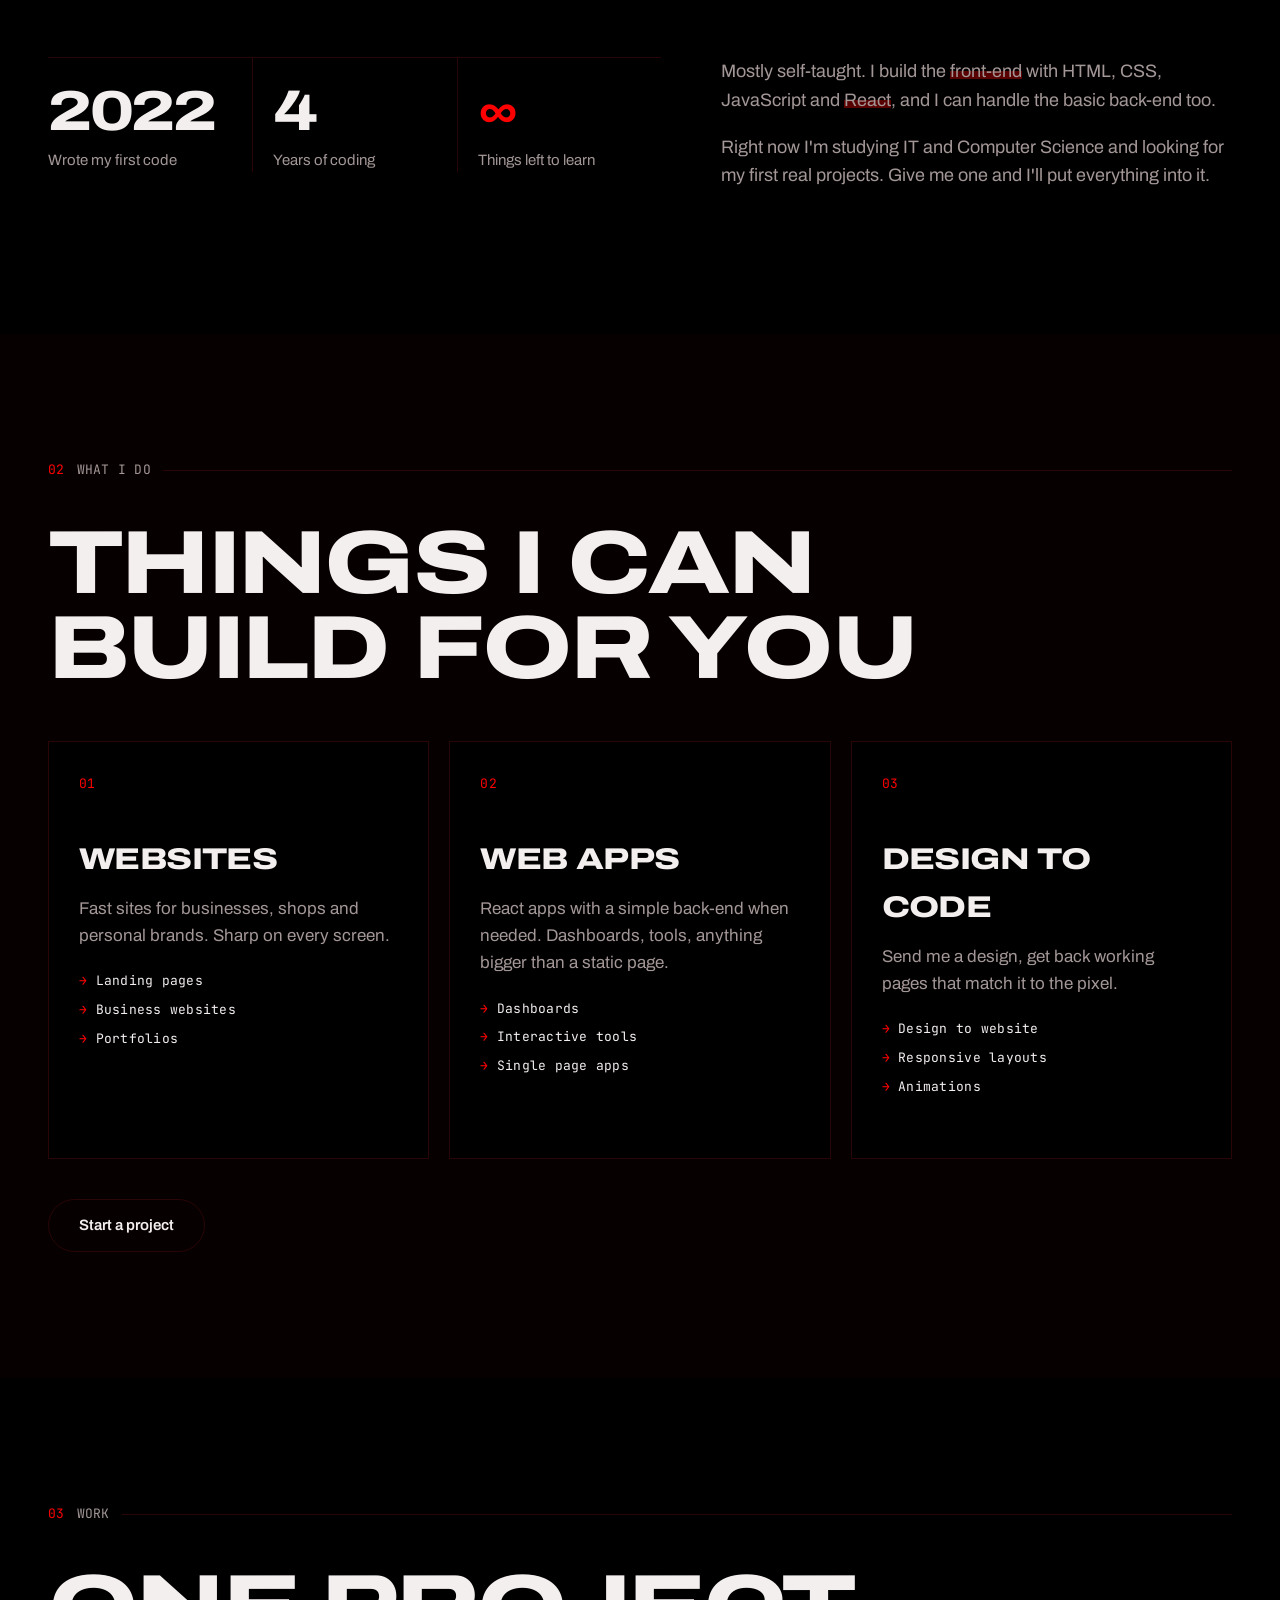
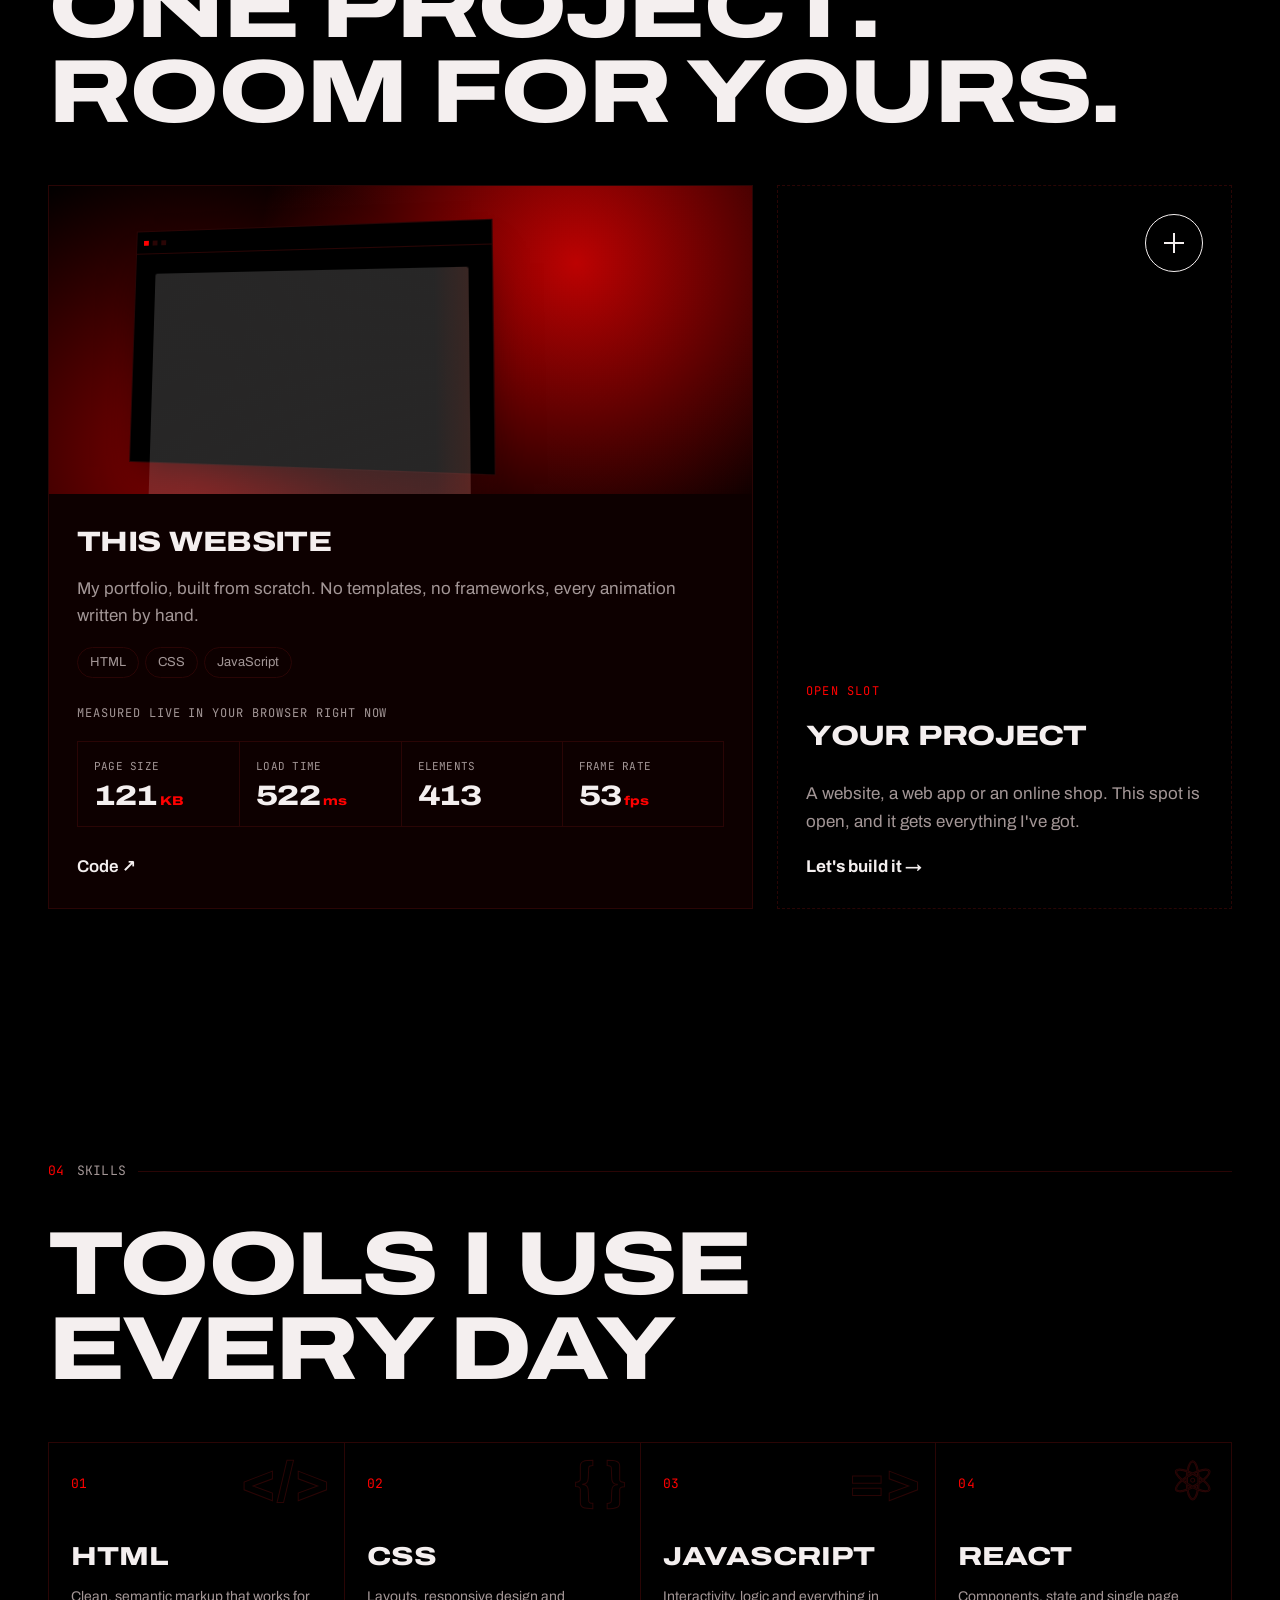
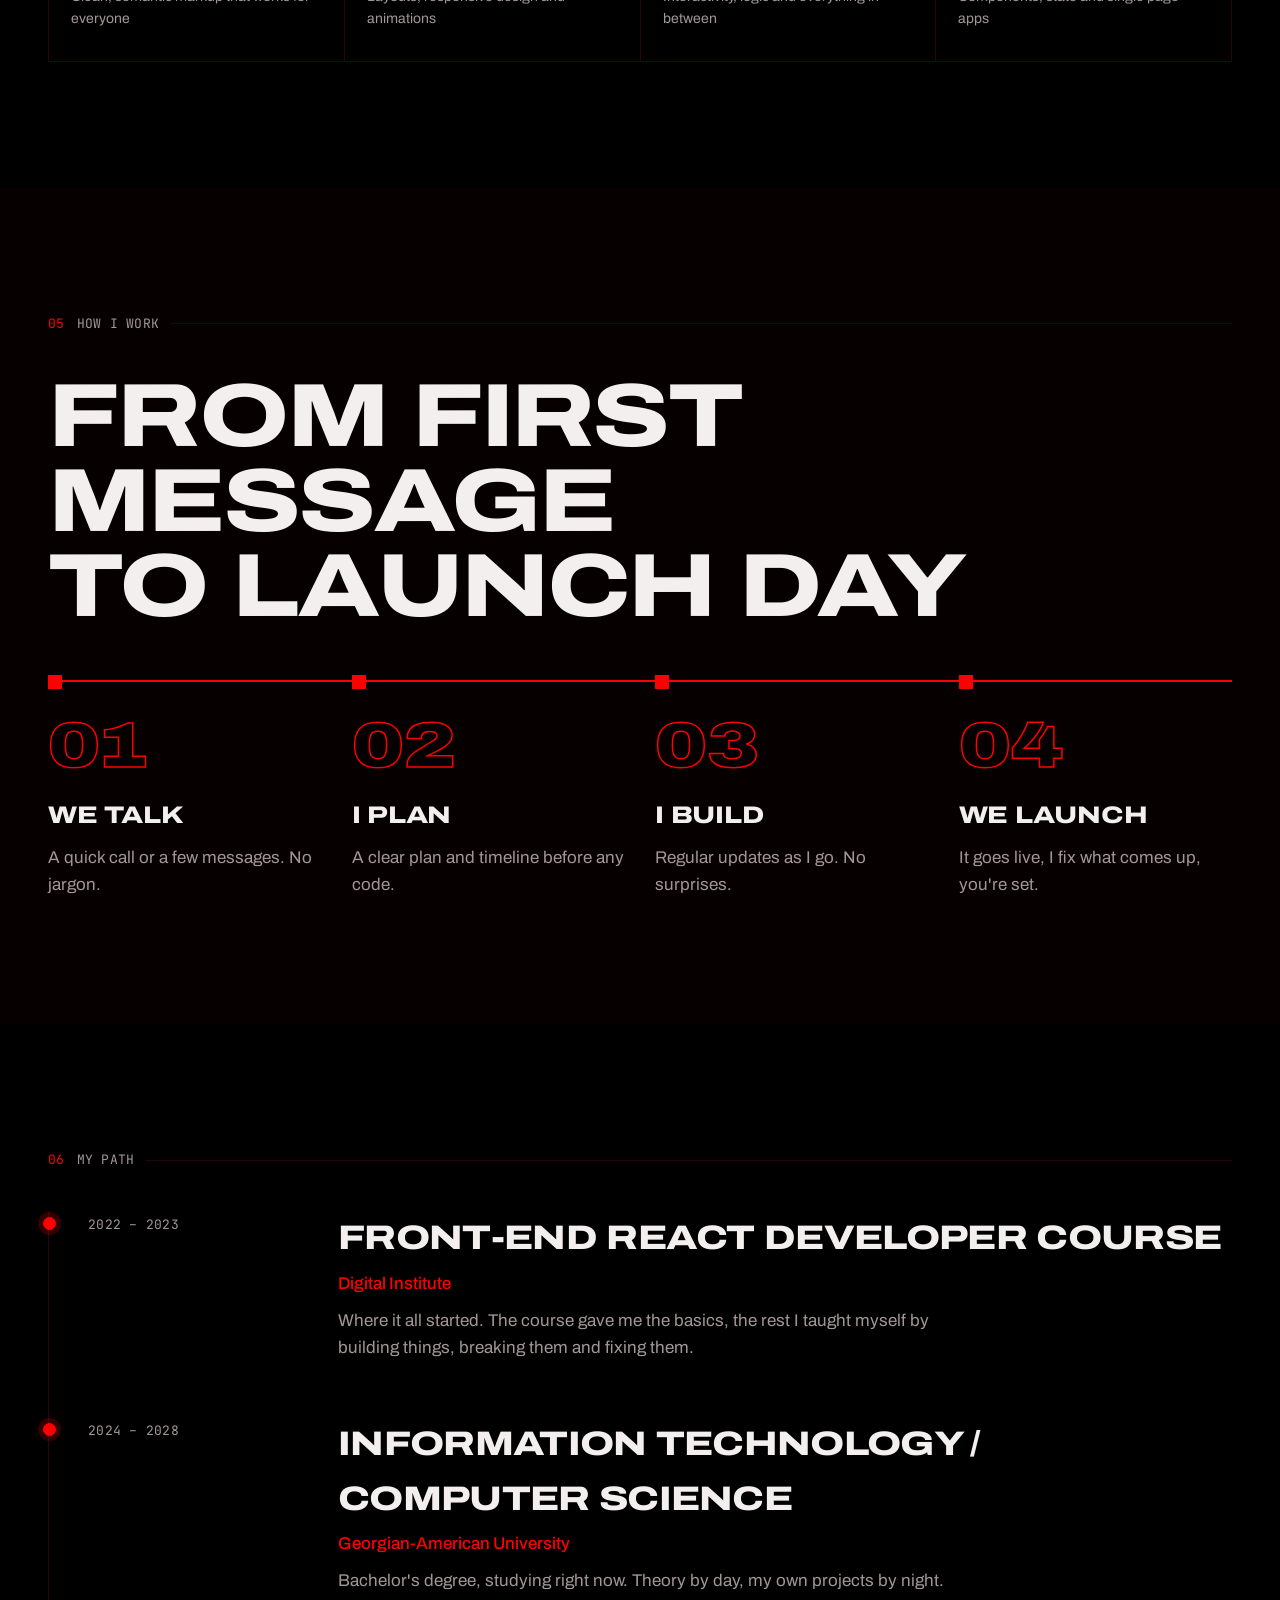
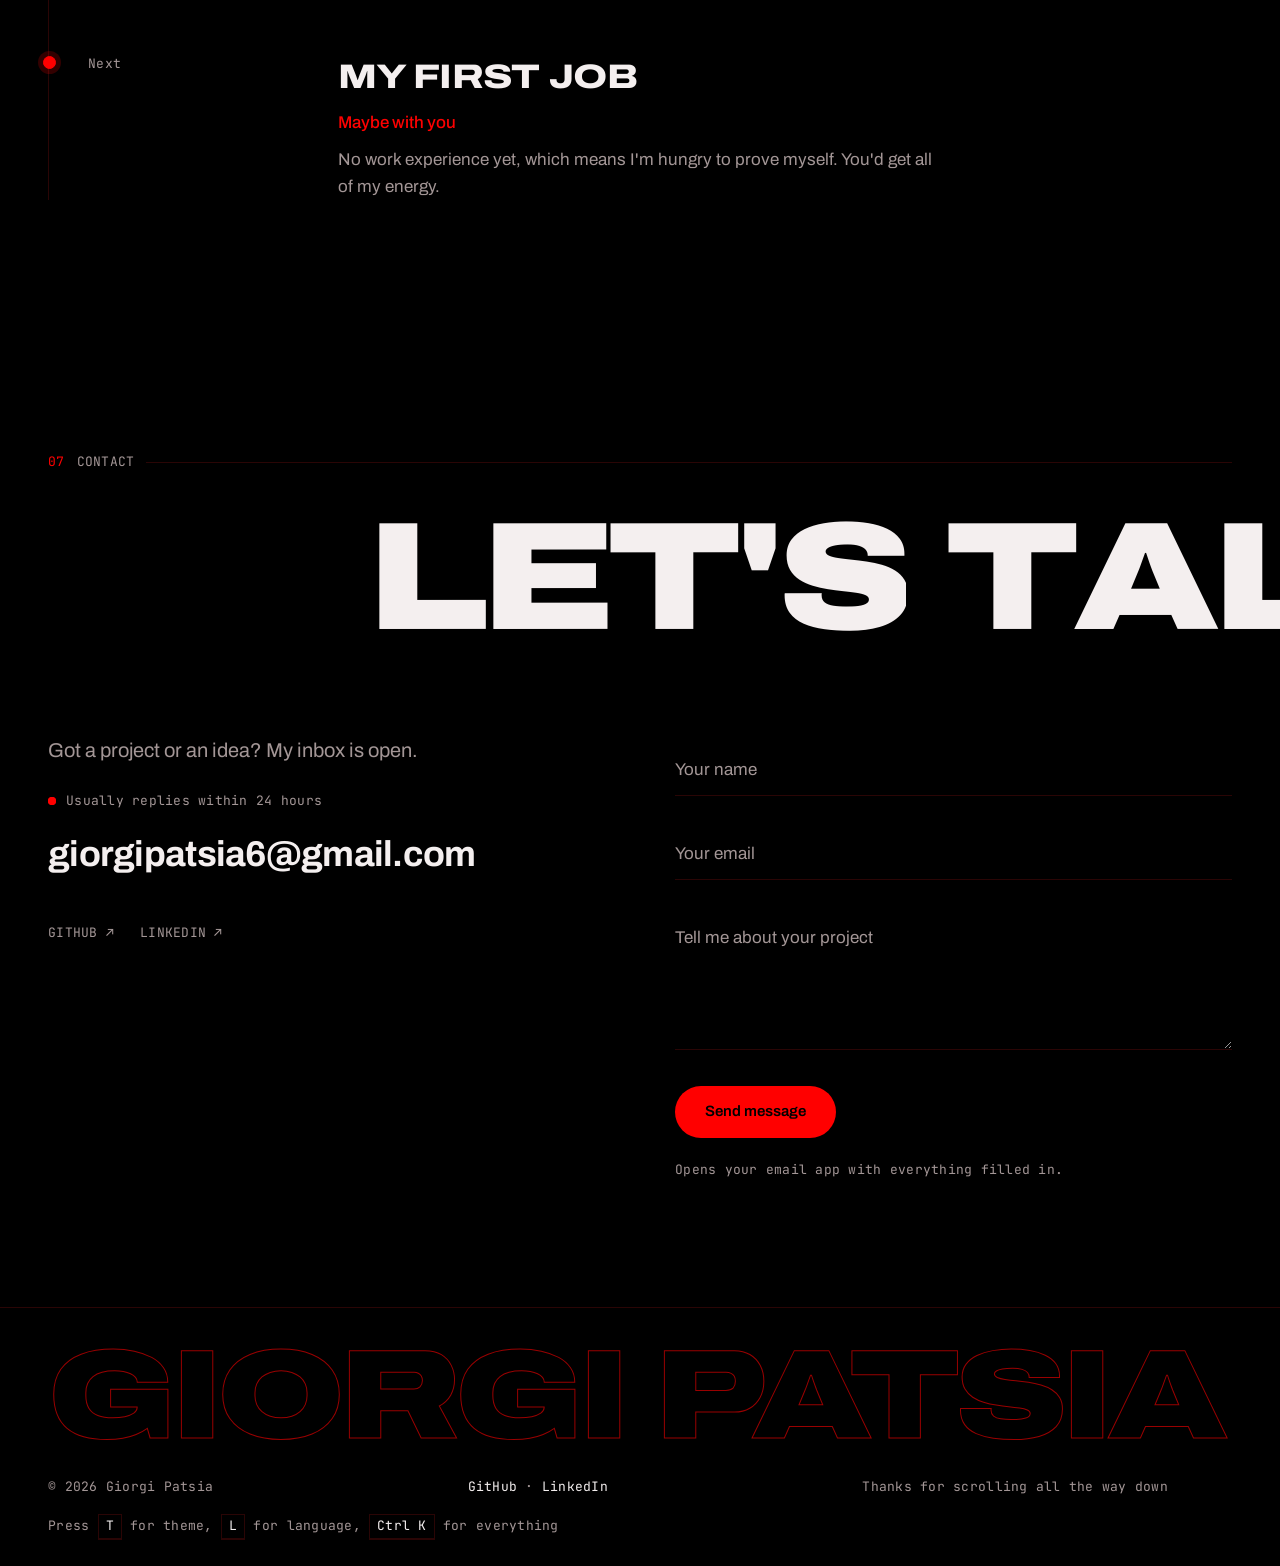
==== commit ff8d6fd7: "Command palette, name split on scroll, footer signature Ctrl K (or /) opens a search box to jump to " ====
--- a/index.html
+++ b/index.html
@@ -384,11 +384,13 @@
 </main>
 
 <footer class="footer">
+  <!-- the name, as big as the page is wide. js sizes it to fit -->
+  <p class="signature" aria-hidden="true"><span data-i18n="footer.big">Giorgi Patsia</span></p>
   <div class="container footer-inner mono">
     <span>© <span id="year">2026</span> <span data-i18n="footer.name">Giorgi Patsia</span></span>
     <span class="footer-links"><a href="https://github.com/Pats1a" target="_blank" rel="noopener">GitHub</a> · <a href="https://www.linkedin.com/in/giorgi-patsia-95bb5a397/" target="_blank" rel="noopener">LinkedIn</a></span>
     <span data-i18n="footer.thanks">Thanks for scrolling all the way down</span>
-    <span class="key-hint" data-i18n="footer.keys">Press <kbd>T</kbd> for theme, <kbd>L</kbd> for language</span>
+    <span class="key-hint" data-i18n="footer.keys">Press <kbd>T</kbd> for theme, <kbd>L</kbd> for language, <kbd>Ctrl K</kbd> for everything</span>
   </div>
 </footer>
 
@@ -398,6 +400,20 @@
 </button>
 
 <div class="toast mono" id="toast" role="status" aria-live="polite"></div>
+
+<!-- command palette: ctrl / cmd + K, or the / key. js fills the list -->
+<div class="palette" id="palette" hidden>
+  <div class="palette-box" role="dialog" aria-modal="true" aria-labelledby="palette-label">
+    <label class="sr-only" id="palette-label" for="palette-input"></label>
+    <div class="palette-top">
+      <span class="palette-prompt mono" aria-hidden="true">&gt;</span>
+      <input id="palette-input" type="text" role="combobox" aria-expanded="true" aria-controls="palette-list" autocomplete="off" spellcheck="false">
+      <kbd>Esc</kbd>
+    </div>
+    <ul class="palette-list" id="palette-list" role="listbox"></ul>
+    <p class="palette-foot mono" id="palette-foot"></p>
+  </div>
+</div>
 
 <script src="js/i18n.js"></script>
 <script src="js/dots.js"></script>
--- a/style.css
+++ b/style.css
@@ -702,7 +702,7 @@
 
 /* ---- footer ---- */
 .footer { border-top: 1px solid var(--line); padding: 26px 0; color: var(--muted); }
-.footer-inner { display: flex; justify-content: space-between; gap: 16px; flex-wrap: wrap; }
+.footer-inner { display: flex; justify-content: space-between; gap: 16px; flex-wrap: wrap; padding-right: 64px; } /* room for the back-to-top button */
 .footer a:hover { color: var(--red); }
 
 
@@ -1170,6 +1170,104 @@
 @keyframes fall {
   to { transform: translate(var(--x), 110vh) rotate(var(--r)); }
 }
+
+
+/* ---- command palette (ctrl / cmd + K) ---- */
+.palette {
+  position: fixed;
+  inset: 0;
+  z-index: 390;
+  display: grid;
+  justify-items: center;
+  align-items: start;
+  padding: 14vh var(--pad) 0;
+  background: color-mix(in srgb, var(--bg) 55%, transparent);
+  backdrop-filter: blur(6px); /* only while it's open, so it doesn't cost anything the rest of the time */
+  opacity: 0;
+  transition: opacity .25s;
+}
+.palette[hidden] { display: none; }
+.palette.open { opacity: 1; }
+.palette-box {
+  width: min(600px, 100%);
+  overflow: hidden;
+  border: 1px solid var(--line);
+  border-radius: 18px;
+  background: var(--card);
+  box-shadow:
+    0 40px 80px -30px rgba(0, 0, 0, .7),
+    0 0 70px -20px color-mix(in srgb, var(--red) 55%, transparent);
+  transform: translateY(-14px) scale(.96);
+  transition: transform .35s var(--ease);
+}
+.palette.open .palette-box { transform: none; }
+
+.palette-top { display: flex; align-items: center; gap: 12px; padding: 16px 18px; border-bottom: 1px solid var(--line); }
+.palette-prompt { color: var(--red); font-size: 18px; }
+#palette-input {
+  flex: 1;
+  min-width: 0;
+  border: 0;
+  outline: 0;
+  background: none;
+  color: var(--text);
+  font: 500 18px "Archivo", "Noto Sans Georgian", sans-serif;
+}
+#palette-input::placeholder { color: var(--muted); }
+.palette-top kbd { font-size: 11px; color: var(--muted); }
+
+.palette-list { max-height: min(50vh, 380px); overflow-y: auto; padding: 8px; }
+.palette-group { padding: 12px 12px 6px; font-size: 11px; color: var(--muted); text-transform: uppercase; letter-spacing: .12em; }
+[lang="ka"] .palette-group { text-transform: none; letter-spacing: 0; }
+.palette-list [role="option"] {
+  display: flex;
+  align-items: center;
+  justify-content: space-between;
+  gap: 12px;
+  padding: 11px 12px;
+  border-radius: 10px;
+  cursor: pointer;
+}
+.palette-list [aria-selected="true"] { background: var(--red); color: var(--on-red); }
+.palette-list [role="option"] i { font-style: normal; opacity: 0; transition: opacity .2s; }
+.palette-list [aria-selected="true"] i { opacity: 1; }
+.palette-list [aria-selected="true"] kbd { color: var(--on-red); border-color: currentColor; }
+.palette-empty { padding: 24px 12px; color: var(--muted); text-align: center; }
+.palette-foot { padding: 10px 18px; border-top: 1px solid var(--line); font-size: 11px; color: var(--muted); }
+/* the rows slide in one after another, only when it opens (not on every key press) */
+.palette.opening [role="option"] { animation: palette-row .35s var(--ease) both; animation-delay: calc(var(--n) * 18ms); }
+@keyframes palette-row { from { opacity: 0; transform: translateY(6px); } }
+.key-hint kbd { cursor: pointer; }
+
+
+/* ---- the big name at the bottom, outlined, fills with red when you hover it ---- */
+.signature { overflow: hidden; padding: 10px var(--pad) 0; margin-bottom: 22px; line-height: .82; }
+.signature span {
+  display: inline-block;
+  padding-bottom: .06em;
+  white-space: nowrap;
+  font-weight: 900;
+  font-stretch: var(--wide);
+  letter-spacing: -.04em;
+  text-transform: uppercase;
+  color: transparent;
+  -webkit-text-stroke: 1px color-mix(in srgb, var(--red) 60%, transparent);
+  background: linear-gradient(90deg, var(--red) 50%, transparent 50%) 100% 0 / 200% 100% no-repeat;
+  -webkit-background-clip: text;
+  background-clip: text;
+  transition: background-position 1s var(--ease);
+}
+.signature:hover span { background-position: 0 0; }
+[lang="ka"] .signature span { padding: .1em 0 .22em; letter-spacing: 0; text-transform: none; }
+
+
+/* keyboard tips are no use on phones and tablets */
+@media (hover: none) { .key-hint { display: none; } }
+
+
+/* ---- "let's talk" waves when the mouse comes over it (js adds .wave) ---- */
+.talk.wave .l { animation: hop .7s var(--ease) calc(var(--i) * 30ms); }
+@keyframes hop { 35% { translate: 0 -.14em; color: var(--red); } }
 
 
 /* ---- footer keyboard hint ---- */
@@ -1349,6 +1447,8 @@
   .service, .to-top i, mark { transition: none; }
   .curtain, .lang-liquid { display: none; }
   .theme-btn.turn svg, .lang-btn.pop { animation: none; }
+  .talk.wave .l, .palette.opening [role="option"] { animation: none; }
+  .signature span { transition: none; }
   .mock b, .hire-btn::after { animation: none; }
   .hero-name.glitch .row { animation: none; }
   .statement, .talk, .big-title.reveal.in { transform: none; }
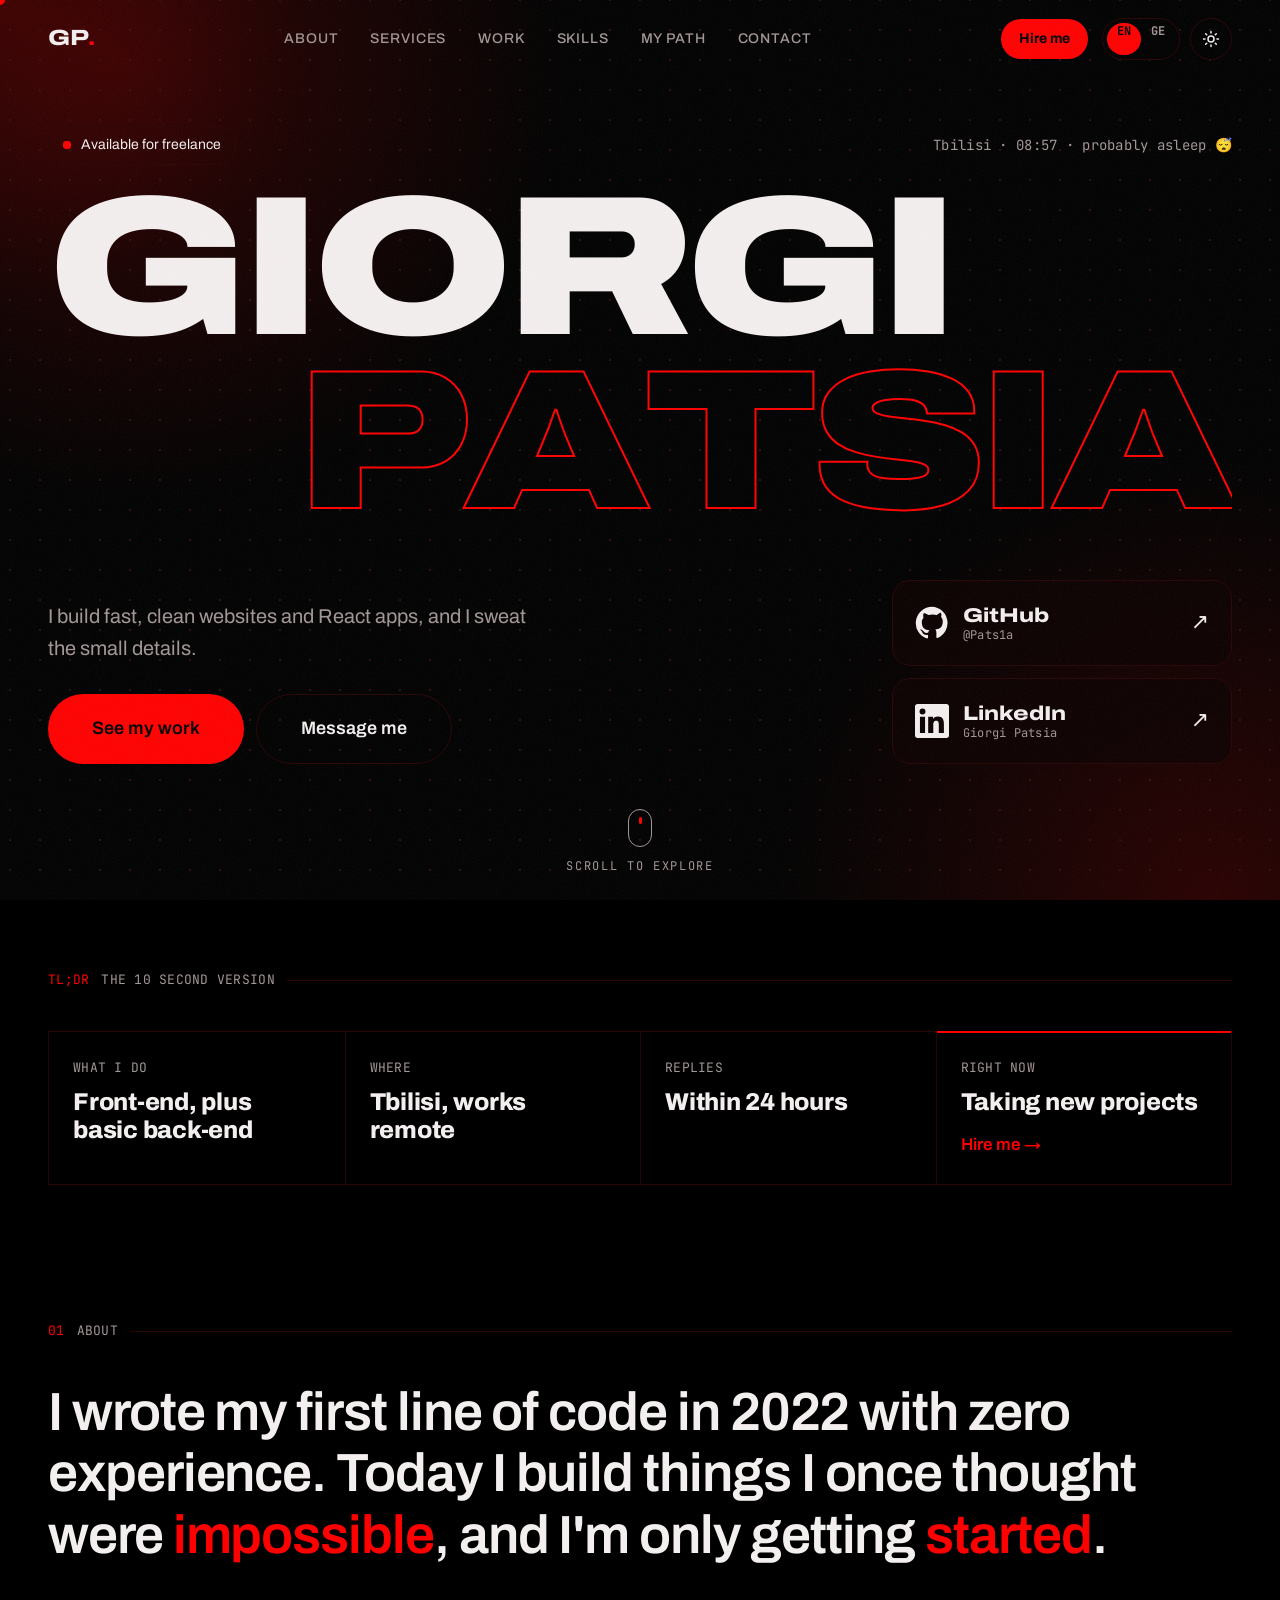
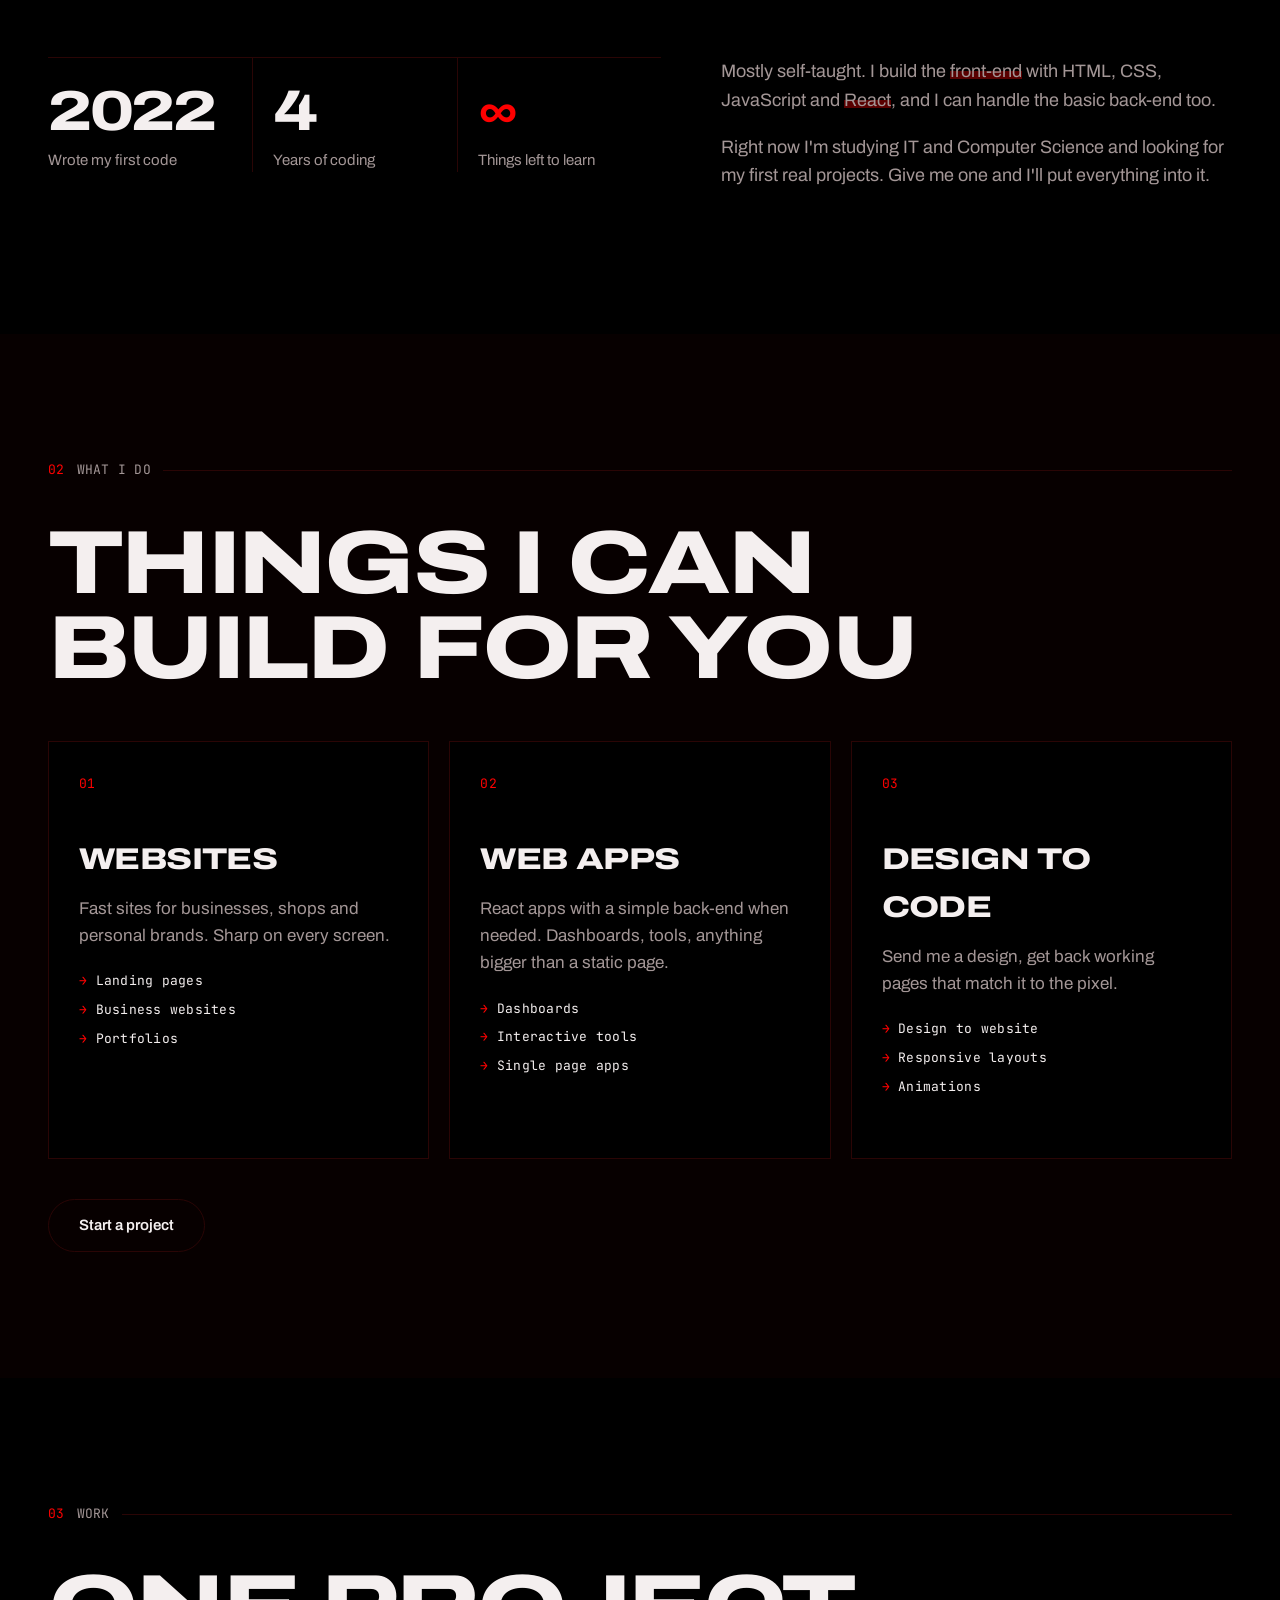
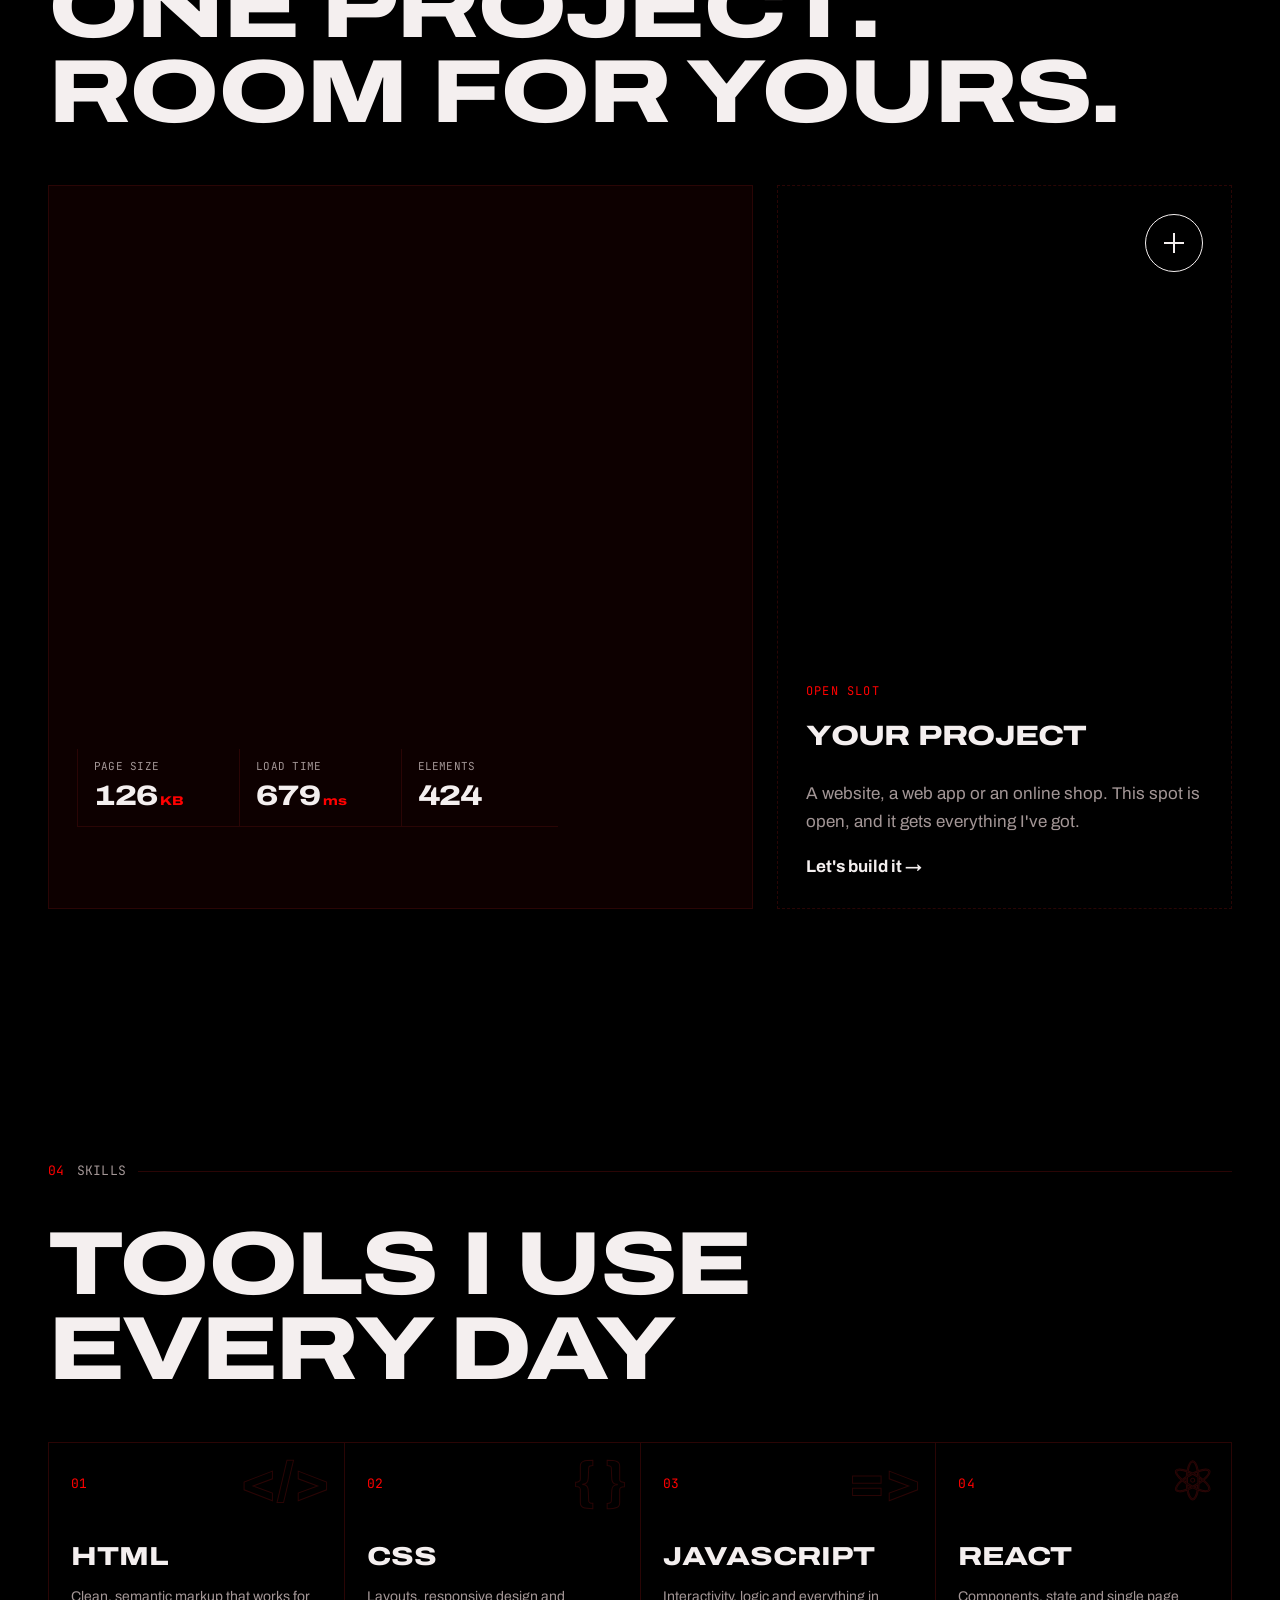
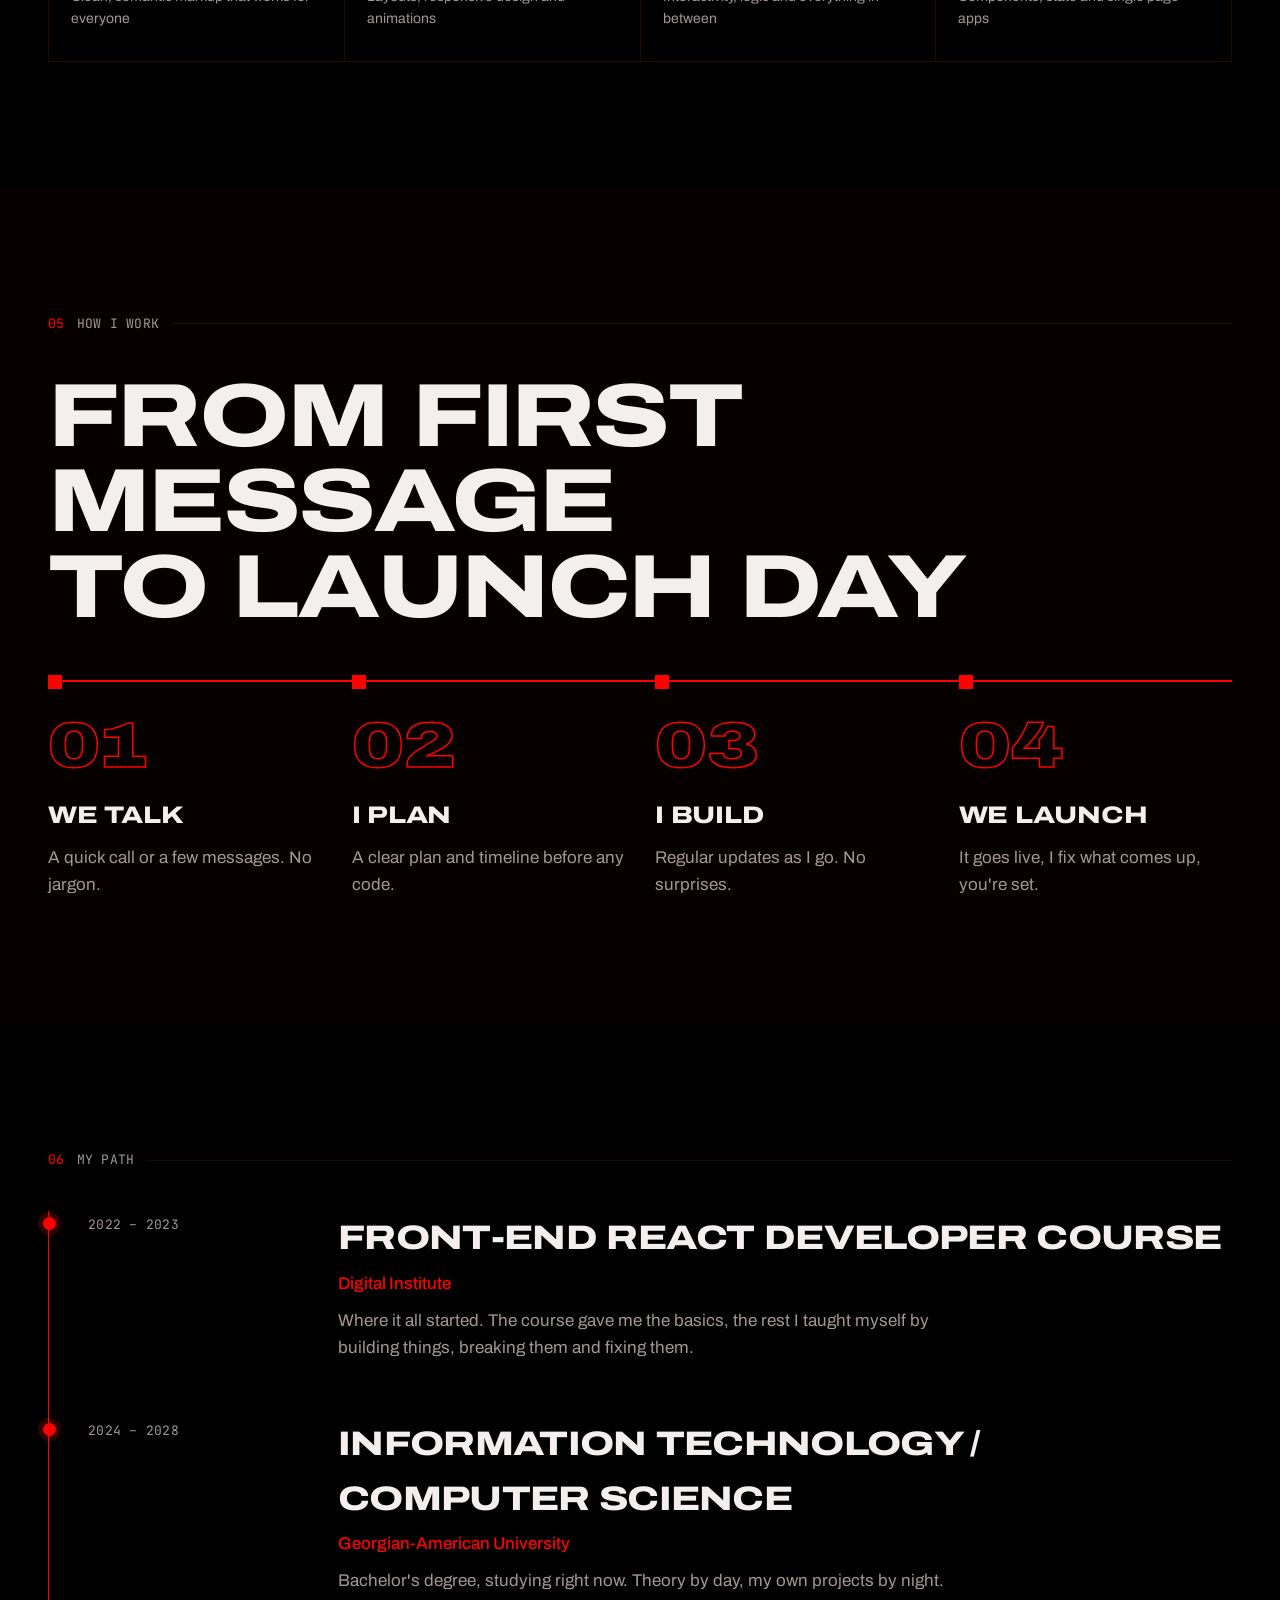
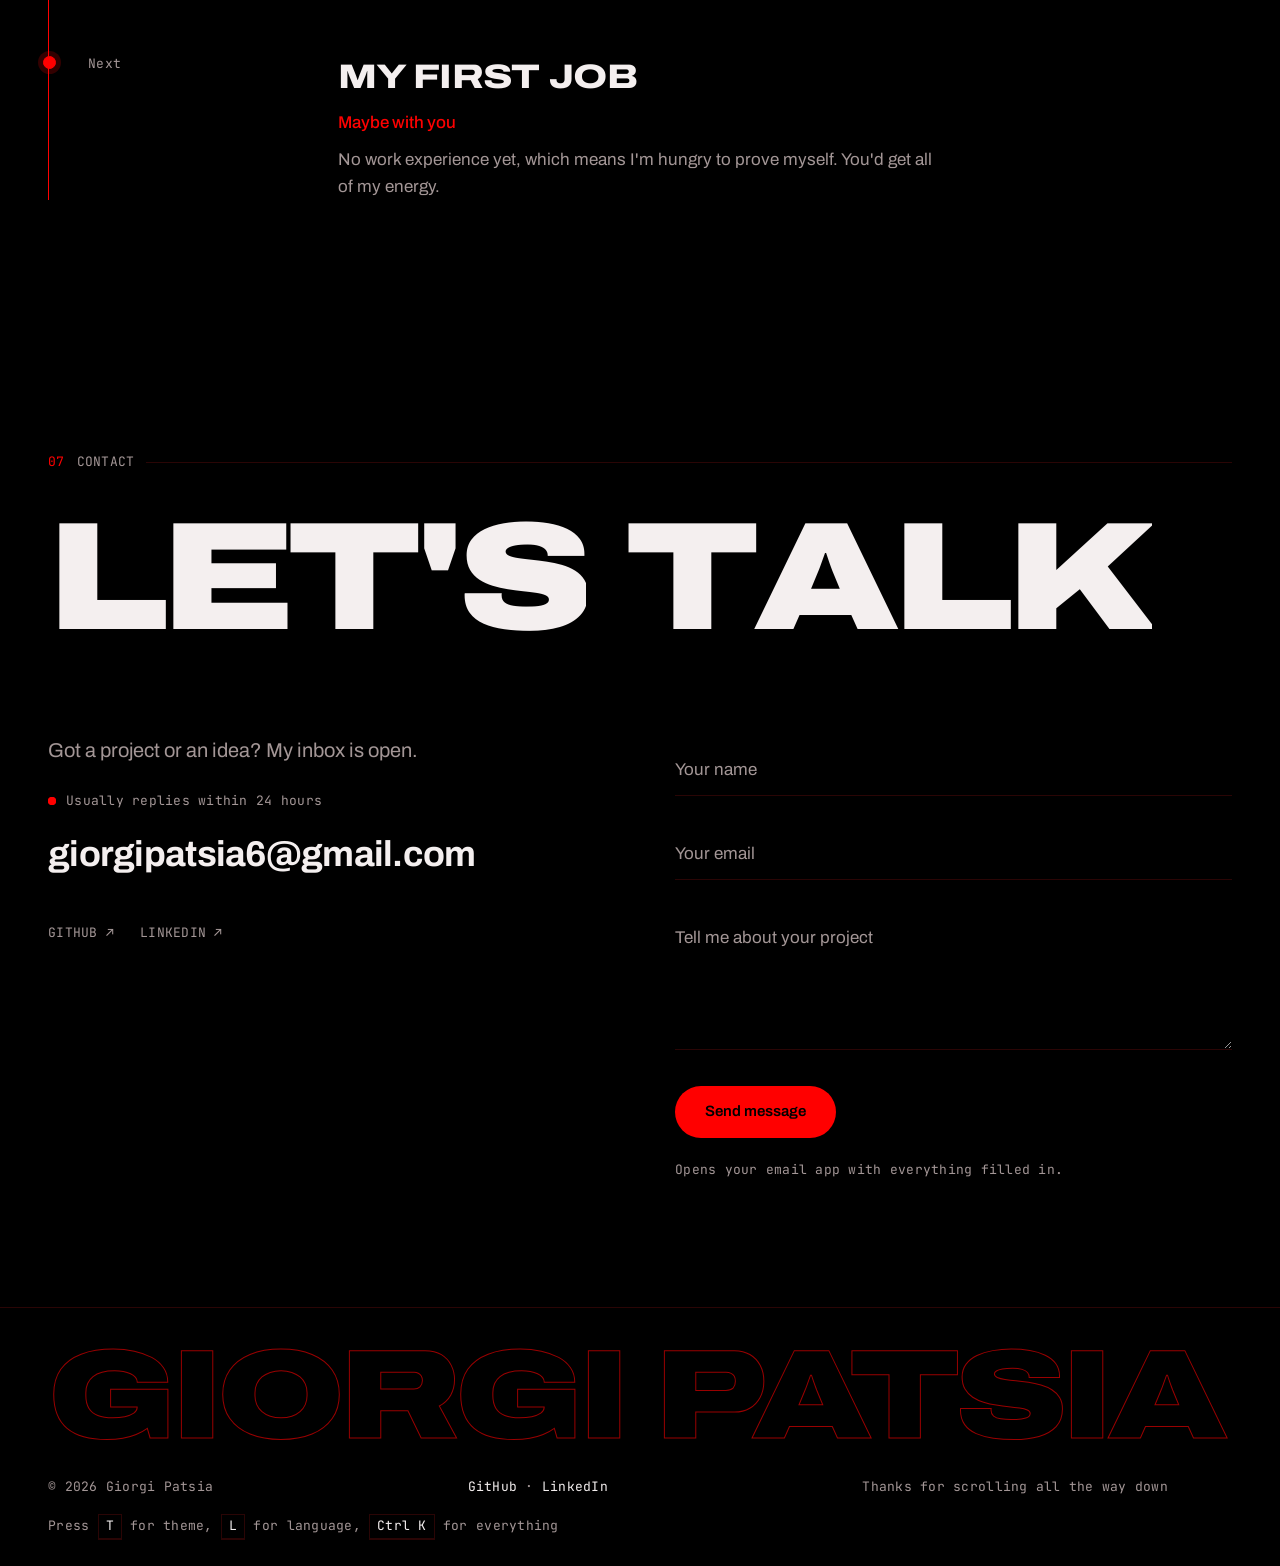
==== commit 938a7469: "Fix scroll lag Section positions are measured once instead of every scroll frame, effects set transf" ====
--- a/index.html
+++ b/index.html
@@ -45,7 +45,7 @@
 
 <div class="curtain" id="curtain" aria-hidden="true">
   <span class="curtain-name" data-i18n="curtain.name">Giorgi Patsia</span>
-  <span class="curtain-count" id="curtain-count">0</span>
+  <span class="curtain-count" id="curtain-count">000</span>
 </div>
 
 <!-- language switch: red paint pours over the page (drawn in js) -->
@@ -134,7 +134,7 @@
     </div>
   </div>
 
-  <a href="#tldr" class="scroll-cue" aria-label="Scroll down">
+  <a href="#tldr" class="scroll-cue">
     <span class="mouse" aria-hidden="true"><i></i></span>
     <span class="mono" data-i18n="hero.scroll">Scroll to explore</span>
   </a>
--- a/style.css
+++ b/style.css
@@ -293,7 +293,7 @@
   letter-spacing: -.035em;
   text-transform: uppercase;
 }
-.hero-name .row { display: block; overflow: hidden; padding-bottom: .04em; }
+.hero-name .row { display: block; overflow: hidden; padding-bottom: .04em; will-change: translate; }
 .hero-name .outline { color: transparent; -webkit-text-stroke: 2px var(--red); text-align: right; }
 /* letters get split in js and slide up one by one */
 .hero-name .l {
@@ -598,7 +598,7 @@
   width: 1px;
 }
 .timeline::before { bottom: 0; background: var(--line); }
-.timeline::after { height: calc(var(--p, 0) * 100%); background: var(--red); }
+.timeline::after { bottom: 0; background: var(--red); transform: scaleY(var(--p, 0)); transform-origin: top; }
 
 .job {
   position: relative;
@@ -746,6 +746,11 @@
   line-height: .8;
   letter-spacing: -.05em;
   font-variant-numeric: tabular-nums;
+  /* a fixed box, so the number changing (or the font arriving) never nudges anything around it */
+  width: 2.7em;
+  height: .8em;
+  text-align: right;
+  white-space: nowrap;
 }
 
 
@@ -787,8 +792,6 @@
 .project.tilting { transition: border-color .4s, transform .1s linear; }
 
 
-/* ---- "let's talk" slides in sideways as you scroll to it (js sets --shift) ---- */
-.talk { translate: var(--shift, 0) 0; }
 
 .footer-links a { color: var(--text); }
 .footer-links a:hover { color: var(--red); }
@@ -881,9 +884,10 @@
 .to-top:hover { border-color: var(--red); }
 .to-top i {
   position: absolute;
-  inset: auto 0 0 0;
-  height: 0;
+  inset: 0;
   background: color-mix(in srgb, var(--red) 25%, transparent);
+  transform: scaleY(0);
+  transform-origin: bottom;
 }
 .to-top span { position: relative; font-size: 18px; transition: transform .3s var(--ease); }
 .to-top:hover span { transform: translateY(-3px); }
@@ -1079,21 +1083,28 @@
 
 /* skeleton blocks with a shimmer running over them, like a page that's loading */
 .mock b {
+  position: relative;
   display: block;
   min-height: 7px;
+  overflow: hidden;
   border-radius: 2px;
-  --block: color-mix(in srgb, var(--text) 16%, transparent);
-  background: linear-gradient(90deg, var(--block) 30%, color-mix(in srgb, var(--red) 55%, transparent) 50%, var(--block) 70%);
-  background-size: 300% 100%;
-  animation: shimmer 2.4s linear infinite;
+  background: color-mix(in srgb, var(--text) 16%, transparent);
   transition: background .5s;
 }
-@keyframes shimmer { from { background-position: 100% 0; } to { background-position: 0 0; } }
+.mock b::after {
+  content: "";
+  position: absolute;
+  inset: 0;
+  background: linear-gradient(90deg, transparent, color-mix(in srgb, var(--red) 55%, transparent), transparent);
+  transform: translateX(-100%);
+  animation: shimmer 2.4s linear infinite paused;
+}
+@keyframes shimmer { to { transform: translateX(100%); } }
 /* the shimmer only runs while the projects are actually on screen (js adds .on-screen) */
-.mock b { animation-play-state: paused; }
-.work.on-screen .mock b { animation-play-state: running; }
+.work.on-screen .mock b::after { animation-play-state: running; }
 /* on hover the page "finishes loading" and the accent blocks turn red */
-.project:hover .mock b.accent { background: var(--red); animation: none; }
+.project:hover .mock b.accent { background: var(--red); }
+.project:hover .mock b.accent::after { display: none; }
 
 .mock .line { height: 7px; min-height: 0; }
 .mock .w70 { width: 70%; } .mock .w40 { width: 40%; }
@@ -1135,9 +1146,6 @@
 }
 
 
-/* ---- text leans a little with scroll speed (js sets --lean on <html>) ---- */
-.statement, .talk, .big-title.reveal.in { transform: skewY(calc(var(--lean, 0) * 1deg)); }
-.statement, .talk { transition: transform .2s linear; }
 
 
 /* ---- light sweeping across "hire me" every few seconds ---- */
@@ -1145,15 +1153,15 @@
 .hire-btn::after {
   content: "";
   position: absolute;
-  top: 0; left: -60%;
+  top: 0; left: 0;
   width: 40%; height: 100%;
   background: linear-gradient(100deg, transparent, rgba(255, 255, 255, .55), transparent);
-  transform: skewX(-20deg);
+  transform: translateX(-150%) skewX(-20deg);
   animation: sweep 4.5s ease-in-out infinite 2s;
 }
 @keyframes sweep {
-  0%, 75% { left: -60%; }
-  100% { left: 130%; }
+  0%, 75% { transform: translateX(-150%) skewX(-20deg); }
+  100% { transform: translateX(330%) skewX(-20deg); }
 }
 
 
@@ -1449,7 +1457,7 @@
   .theme-btn.turn svg, .lang-btn.pop { animation: none; }
   .talk.wave .l, .palette.opening [role="option"] { animation: none; }
   .signature span { transition: none; }
-  .mock b, .hire-btn::after { animation: none; }
+  .mock b::after, .hire-btn::after { animation: none; }
   .hero-name.glitch .row { animation: none; }
   .statement, .talk, .big-title.reveal.in { transform: none; }
   .big-title .line > span { transform: none; transition: none; }
